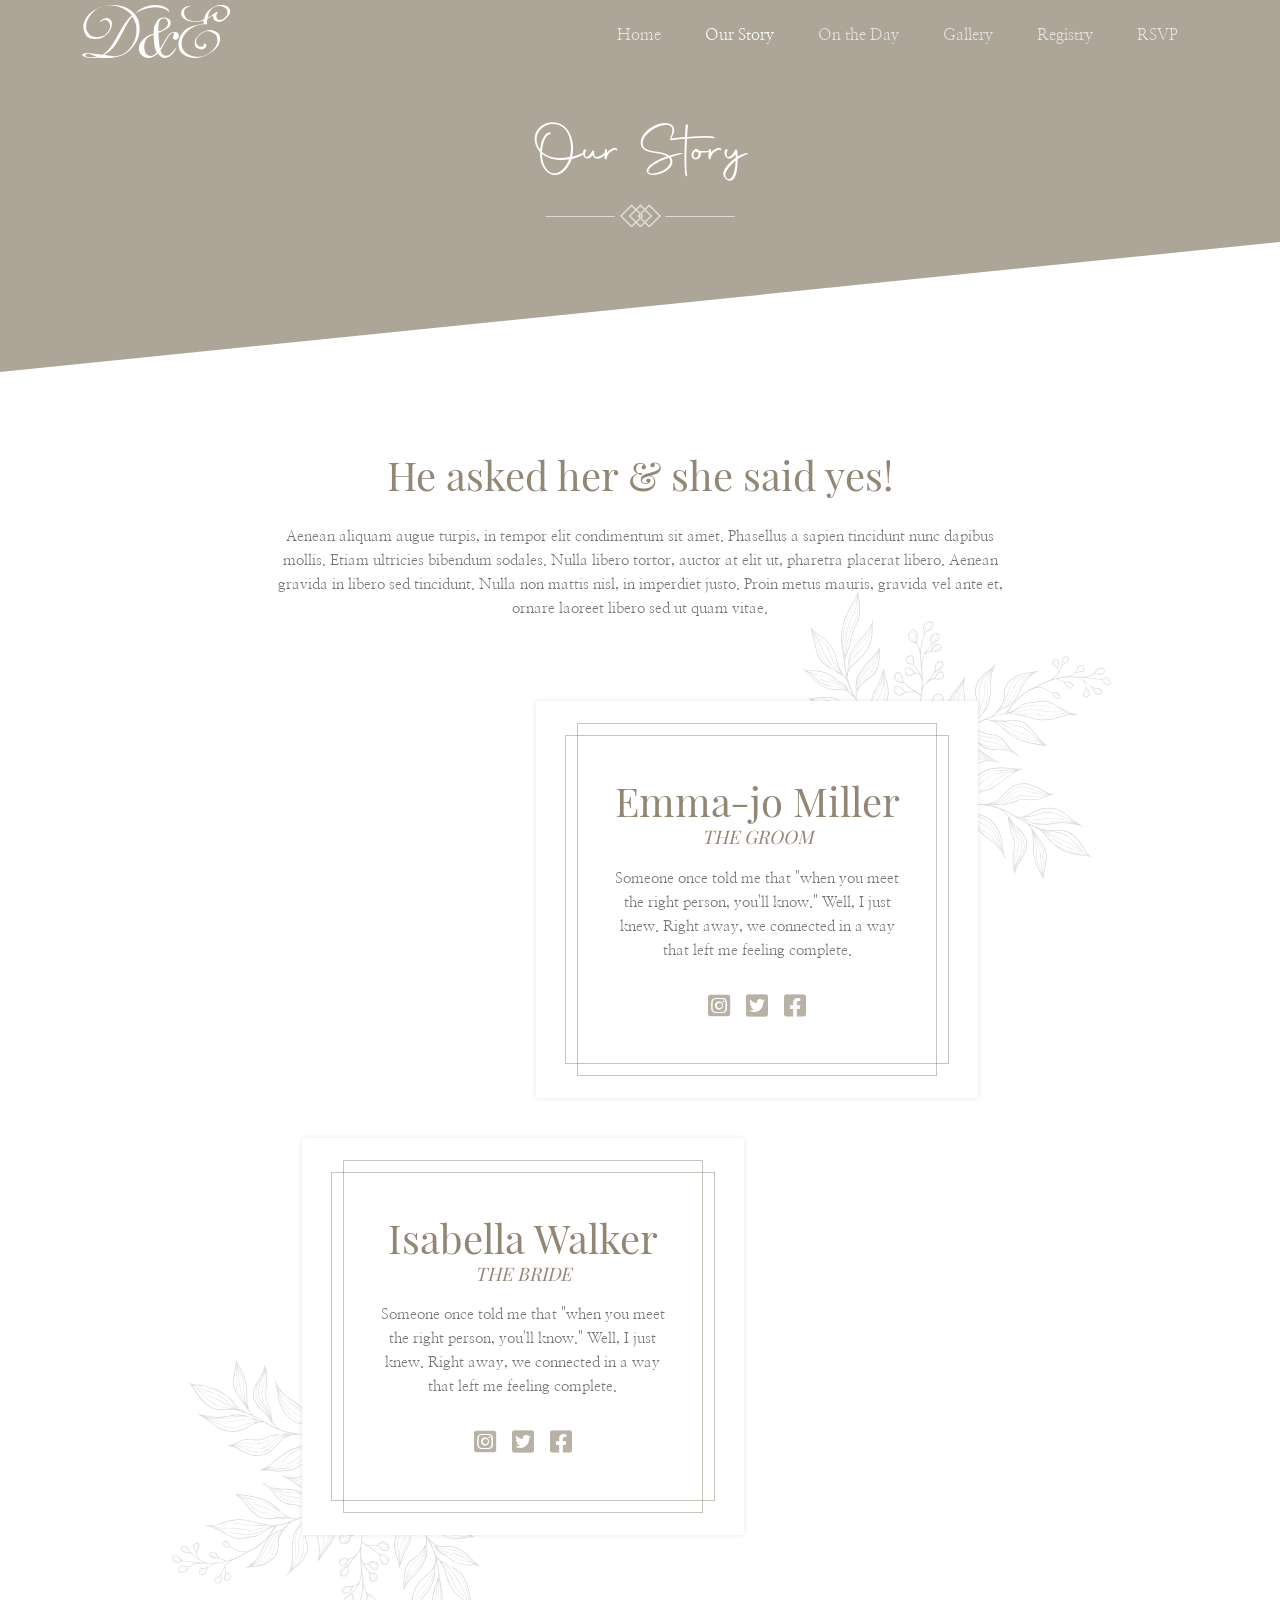
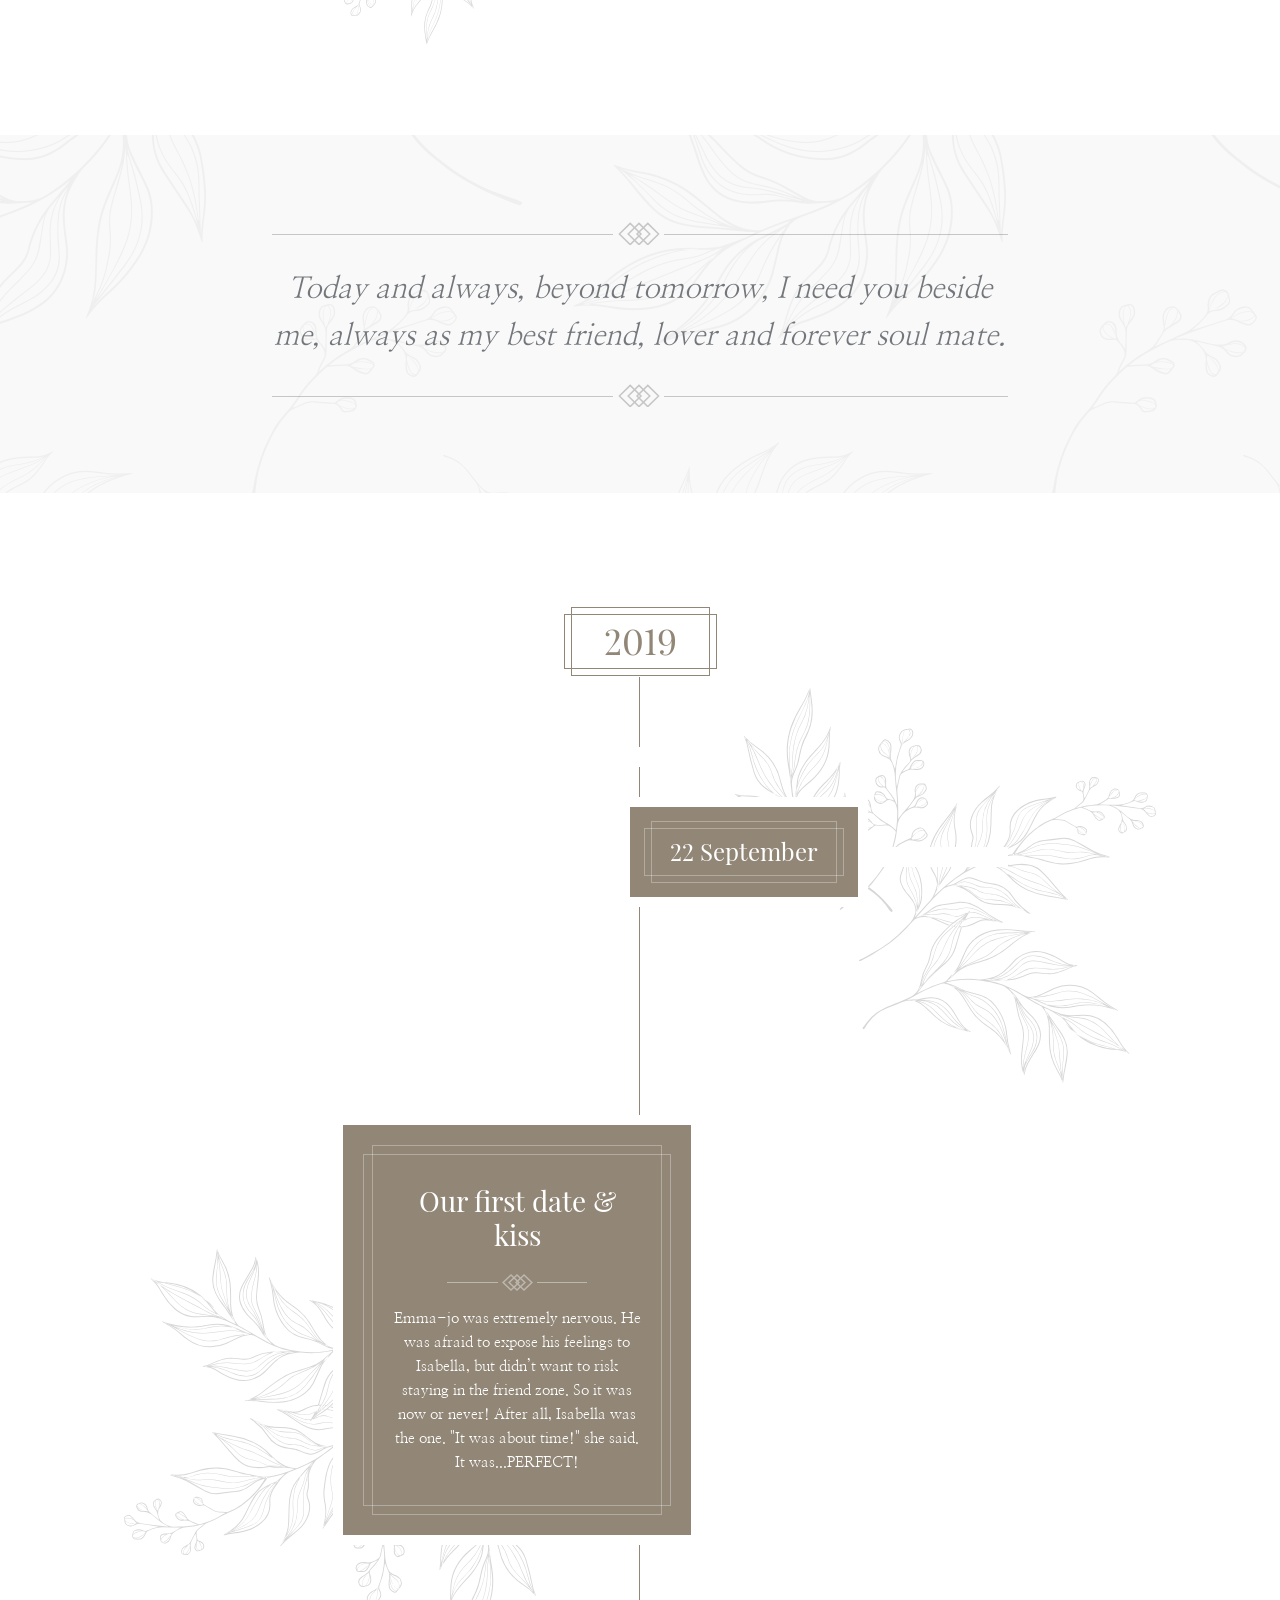
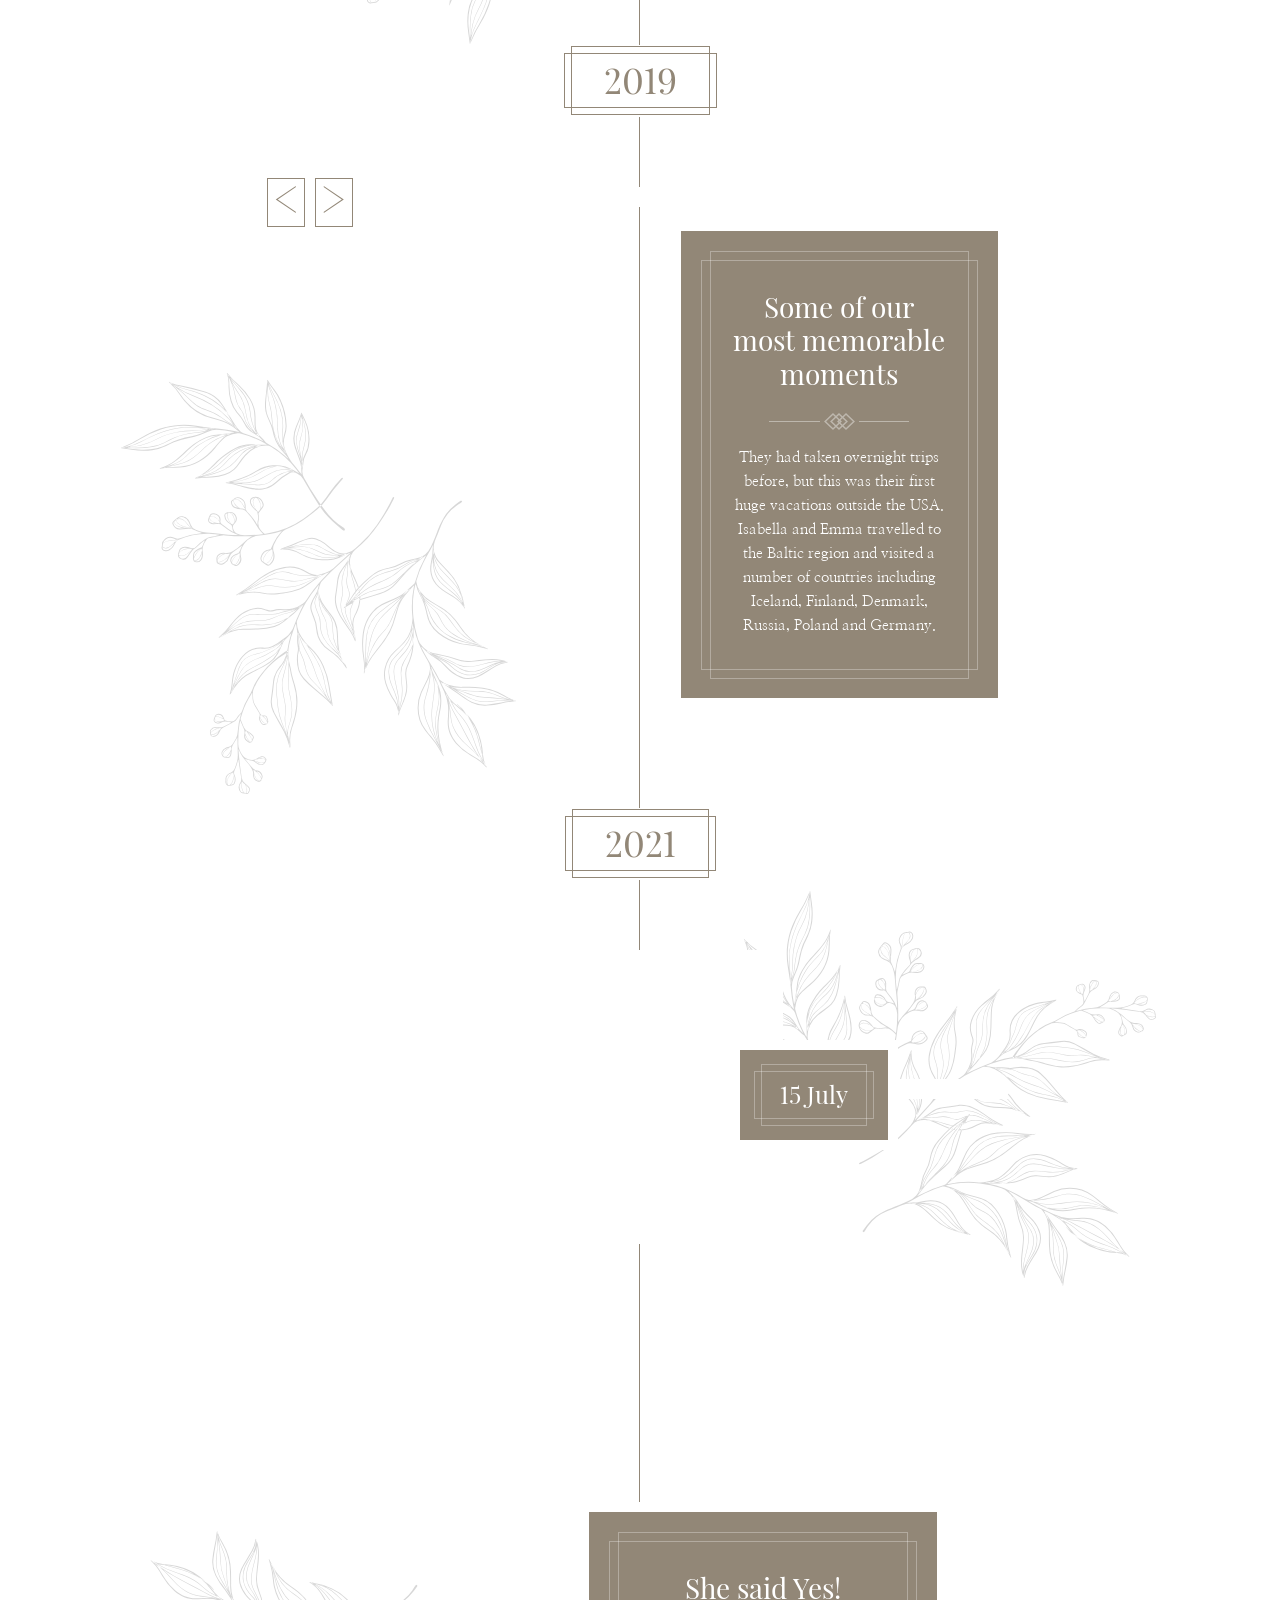
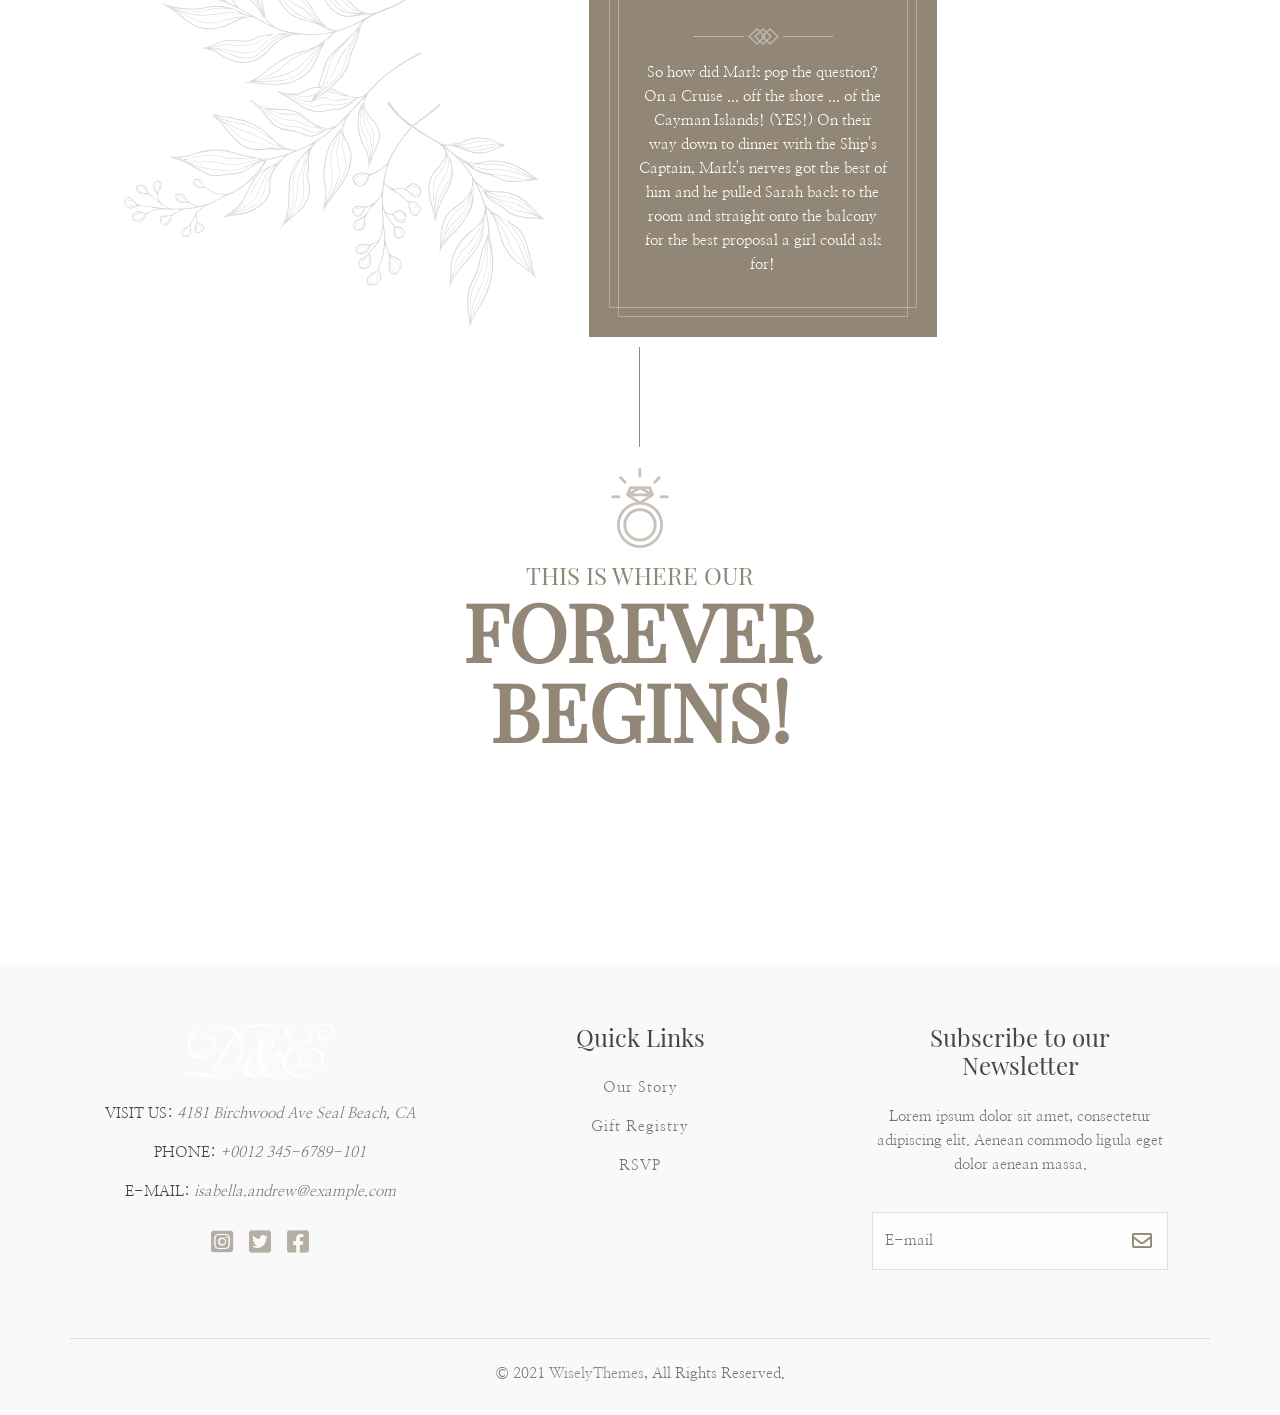
==== about-us.html @ 444b232c "First build" ====
<!DOCTYPE html>
<!--[if lt IE 7 ]><html class="ie ie6" lang="en"> <![endif]-->
<!--[if IE 7 ]><html class="ie ie7" lang="en"> <![endif]-->
<!--[if IE 8 ]><html class="ie ie8" lang="en"> <![endif]-->
<!--[if (gte IE 9)|!(IE)]><!--><html lang="en"> <!--<![endif]-->
<head>
	<meta charset="utf-8">
	<meta http-equiv="X-UA-Compatible" content="IE=edge">
	
	<!-- Page Title -->
	<title>Our Story - David & Emma-jo Wedding</title>
	
	<meta name="keywords" content="one-page, single page, multi-page, wedding template, retina ready, responsive, modern html5 template, bootstrap, css3, wedding, venue">
	<meta name="description" content="Learn about David & Emma-jo's love story and their journey to April 10, 2026">
	<meta name="author" content="David & Emma-jo">
	
	<!-- Mobile Meta Tag -->
	<meta name="viewport" content="width=device-width, initial-scale=1, maximum-scale=1" />
	
	<!-- Fav and touch icons -->
	<link rel="icon" href="images/fav_touch_icons/favicon.ico" sizes="any">
	<link rel="icon" href="images/fav_touch_icons/favicon.svg" type="image/svg+xml">
	<link rel="apple-touch-icon" href="images/fav_touch_icons/apple-touch-icon-180x180.png">
	<link rel="manifest" href="images/fav_touch_icons/manifest.json">
	
	<!-- IE6-8 support of HTML5 elements -->
	<!--[if lt IE 9]>
	  <script src="http://html5shim.googlecode.com/svn/trunk/html5.js"></script> 
	<![endif]-->
	
	<!-- Google Web Fonts -->
	<link href="https://fonts.googleapis.com/css2?family=Poppins:wght@300&display=swap" rel="stylesheet">
	<link href="https://fonts.googleapis.com/css2?family=Nanum+Myeongjo:wght@400;700;800&display=swap" rel="stylesheet">
	
	<!-- Bootstrap CSS -->
	<link href="css/bootstrap.min.css" rel="stylesheet" />
	
	<!-- FontAwesome CSS -->
	<link href="css/fontawesome-all.min.css" rel="stylesheet" />
	
	<!-- Neela Icon Set CSS -->
	<link href="css/neela-icon-set.css" rel="stylesheet" />
	
	<!-- Wedding Icons CSS -->
	<link href="css/wedding-icons.css" rel="stylesheet" />
	
	<!-- Owl Carousel CSS -->
	<link href="css/owl.carousel.min.css" rel="stylesheet" />
	
	<!-- Template CSS -->
	<link href="css/style.css" rel="stylesheet" />
	
	<!-- Modernizr JS -->
	<script src="js/modernizr-3.6.0.min.js"></script>
    
</head>
<body>

	<!-- BEGIN PRELOADER -->
	<div id="preloader">
		<div class="loading-heart">
			<svg viewBox="0 0 512 512" width="100">
				<path d="M462.3 62.6C407.5 15.9 326 24.3 275.7 76.2L256 96.5l-19.7-20.3C186.1 24.3 104.5 15.9 49.7 62.6c-62.8 53.6-66.1 149.8-9.9 207.9l193.5 199.8c12.5 12.9 32.8 12.9 45.3 0l193.5-199.8c56.3-58.1 53-154.3-9.8-207.9z" />
			</svg>
			<div class="preloader-title">
				David<br>
				<small>&</small><br>
				Emma
			</div>
		</div>
	</div>
	<!-- END PRELOADER -->
    
	
	<!-- BEGIN WRAPPER -->
	<div id="wrapper">
	
		<!-- BEGIN HEADER -->
		<header id="header">
			<div class="nav-section light">
				<div class="container">
					<div class="row">
						<div class="col-sm-12">
							<a href="index.html" class="nav-logo"><img src="images/logo.png" alt="Neela" /></a>
							
							<!-- BEGIN MAIN MENU -->
							<nav class="navbar">
								
								<ul class="nav navbar-nav">
									<li><a href="index.html">Home</a></li>
									
									<li><a class="active" href="about-us.html">Our Story</a></li>
									
									<li>
										<a href="wedding-details.html">On the Day</a>
									</li>
									
									<li>
										<a href="gallery.html">Gallery</a>
									</li>
									
									<li><a href="gift-registry.html">Registry</a></li>
									
									<li><a href="rsvp.html">RSVP</a></li>
								</ul>
								
								<button id="nav-mobile-btn"><i class="fas fa-bars"></i></button><!-- Mobile menu button -->
							</nav>
							<!-- END MAIN MENU -->
							
						</div>
					</div>
				</div>
			</div>
		</header>
		<!-- END HEADER -->
			
			
		<!-- BEGIN PAGE HEADER -->
		<div class="page-header section-divider-bottom-1">
			<div class="container">
				<div class="row">
					<div class="col center">
						<h1 class="page-title">Our Story</h1>
					</div>
				</div>
			</div>
		</div>
		<!-- END PAGE HEADER -->
		
			
		<!-- BEGIN PAGE CONTENT -->
		<div class="page-content">
				
			<!-- BEGIN MAIN CONTENT -->
			<main class="main">
				
				<!-- BEGIN ABOUT US SECTION -->
				<section class="no-padding-top">
					<div class="container">
						<div class="row">
							<div class="col-xl-8 offset-xl-2">
								<h2 class="title-fancy color">He asked her & she said yes!</h2>
								<p class="center">Aenean aliquam augue turpis, in tempor elit condimentum sit amet. Phasellus a sapien tincidunt nunc dapibus mollis. Etiam ultricies bibendum sodales. Nulla libero tortor, auctor at elit ut, pharetra placerat libero. Aenean gravida in libero sed tincidunt. Nulla non mattis nisl, in imperdiet justo. Proin metus mauris, gravida vel ante et, ornare laoreet libero sed ut quam vitae.</p>
								
								<div class="element-v2 photo-left">
									<div class="image">
										<img src="https://via.placeholder.com/600x715.png" alt="Groom Picture">
									</div>
									
									<div class="info neela-style">
										<div class="content">
											<h3>Emma-jo Miller<small>The Groom</small></h3>
											<p>Someone once told me that "when you meet the right person, you'll know." Well, I just knew. Right away, we connected  in a way that left me feeling complete.</p>
											
											<ul class="sn-icons">
												<li><a href="#"><i class="fab fa-instagram-square"></i></a></li>
												<li><a href="#"><i class="fab fa-twitter-square"></i></a></li>
												<li><a href="#"><i class="fab fa-facebook-square"></i></a></li>
											</ul>
										</div>
									</div>
								</div>
								
								<div class="element-v2 photo-right">
									<div class="info neela-style">
										<div class="content">
											<h3>Isabella Walker<small>The Bride</small></h3>
											<p>Someone once told me that "when you meet the right person, you'll know." Well, I just knew. Right away, we connected  in a way that left me feeling complete.</p>
											
											<ul class="sn-icons">
												<li><a href="#"><i class="fab fa-instagram-square"></i></a></li>
												<li><a href="#"><i class="fab fa-twitter-square"></i></a></li>
												<li><a href="#"><i class="fab fa-facebook-square"></i></a></li>
											</ul>
										</div>
									</div>
									
									<div class="image">
										<img src="https://via.placeholder.com/600x715.png" alt="Bride Picture">
									</div>
								</div>
							</div>
						</div>
					</div>
				</section>
				<!-- END ABOUT US SECTION -->
				
				
				<!-- BEGIN QUOTE SECTION -->
				<section id="about-us-quote-section" class="pattern extra-margin-section">
					<div class="container">
						<div class="row">
							<div class="col-lg-8 offset-lg-2">
								<h2 class="section-title screen-reader-text">Quote</h2>
								
								<blockquote class="neela-quote">
									Today and always, beyond tomorrow, I need you beside me, always as my best friend, lover and forever soul mate.
								</blockquote>
							</div>
						</div>
					</div>
				</section>
				<!-- END QUOTE SECTION -->
				
				
				<!-- BEGIN TIMELINE SECTION -->
				<section id="loveline">
					<div class="container">
						<div class="row">
							<div class="col-md-12 col-lg-10 offset-lg-1 col-xl-8 offset-xl-2">
								<div class="timeline">
									<div class="year" data-animation-direction="from-top" data-animation-delay="250">
										<span class="neela-style">2019</span>
									</div>
										
									<div class="template-1">
										<div class="date" data-parallax="3" data-animation-direction="fade" data-animation-delay="350">
											<span class="neela-style">22 September</span>
										</div>
										
										<div class="image-1" data-parallax="-4" data-animation-direction="from-left" data-animation-delay="250">
											<img src="https://via.placeholder.com/600x600.png" alt="">
										</div>
										
										<div class="image-2" data-parallax="6" data-animation-direction="from-right" data-animation-delay="250">
											<img src="https://via.placeholder.com/600x820.png" alt="">
										</div>
										
										<div class="description-wrapper" data-parallax="-6" data-animation-direction="from-bottom" data-animation-delay="250">
											<div class="description" data-parallax="-6" data-animation-direction="from-bottom" data-animation-delay="250">
												<div class="neela-style">
													<h4>Our first date & kiss</h4>
													<p>Emma-jo was extremely nervous. He was afraid to expose his feelings to Isabella, but didn’t want to risk staying in the friend zone. So it was now or never! After all, Isabella was the one. "It was about time!" she said. It was...PERFECT!</p>
												</div>
											</div>
										</div>
									</div>
									
									<div class="year" data-animation-direction="from-top" data-animation-delay="250">
										<span class="neela-style">2019</span>
									</div>
									
									<div class="gallery-container">
										<div class="timeline-gallery-wrapper" data-animation-direction="from-left" data-animation-delay="250">
											<div class="timeline-gallery owl-carousel">
												<div class="item">
													<a class="hover-img" href="https://via.placeholder.com/1920x1080.png?text=Timeline+Gallery+Fullsize+Image" data-lightbox="gallery-timeline" title="Our Vacations"><span class="btn btn-light btn-sm">+</span></a>
													<img src="https://via.placeholder.com/620x430.png" alt="" />
												</div>
								
												<div class="item">
													<a class="hover-img" href="https://via.placeholder.com/1920x1080.png?text=Timeline+Gallery+Fullsize+Image" data-lightbox="gallery-timeline" title="Our Vacations"><span class="btn btn-light btn-sm">+</span></a>
													<img src="https://via.placeholder.com/620x430.png" alt="" />
												</div>
												
												<div class="item">
													<a class="hover-img" href="https://via.placeholder.com/1920x1080.png?text=Timeline+Gallery+Fullsize+Image" data-lightbox="gallery-timeline" title="Our Vacations"><span class="btn btn-light btn-sm">+</span></a>
													<img src="https://via.placeholder.com/620x430.png" alt="" />
												</div>
												<div class="item">
													<a class="hover-img" href="https://via.placeholder.com/1920x1080.png?text=Timeline+Gallery+Fullsize+Image" data-lightbox="gallery-timeline" title="Our Vacations"><span class="btn btn-light btn-sm">+</span></a>
													<img src="https://via.placeholder.com/620x430.png" alt="" />
												</div>
												<div class="item">
													<a class="hover-img" href="https://via.placeholder.com/1920x1080.png?text=Timeline+Gallery+Fullsize+Image" data-lightbox="gallery-timeline" title="Our Vacations"><span class="btn btn-light btn-sm">+</span></a>
													<img src="https://via.placeholder.com/620x430.png" alt="" />
												</div>
												<div class="item">
													<a class="hover-img" href="https://via.placeholder.com/1920x1080.png?text=Timeline+Gallery+Fullsize+Image" data-lightbox="gallery-timeline" title="Our Vacations"><span class="btn btn-light btn-sm">+</span></a>
													<img src="https://via.placeholder.com/620x430.png" alt="" />
												</div>
												<div class="item">
													<a class="hover-img" href="https://via.placeholder.com/1920x1080.png?text=Timeline+Gallery+Fullsize+Image" data-lightbox="gallery-timeline" title="Our Vacations"><span class="btn btn-light btn-sm">+</span></a>
													<img src="https://via.placeholder.com/620x430.png" alt="" />
												</div>
												<div class="item">
													<a class="hover-img" href="https://via.placeholder.com/1920x1080.png?text=Timeline+Gallery+Fullsize+Image" data-lightbox="gallery-timeline" title="Our Vacations"><span class="btn btn-light btn-sm">+</span></a>
													<img src="https://via.placeholder.com/620x430.png" alt="" />
												</div>
											</div>
										</div>
										
										<div class="description-wrapper" data-animation-direction="from-bottom" data-animation-delay="250">
											<div class="description">
												<div class="neela-style">
													<h4>Some of our most memorable moments</h4>
													<p>They had taken overnight trips before, but this was their first huge vacations outside the USA. Isabella and Emma travelled to the Baltic region and visited a number of countries including Iceland, Finland, Denmark, Russia, Poland and Germany.</p>
												</div>
											</div>
										</div>
									</div>
									
									<div class="year" data-animation-direction="from-top" data-animation-delay="250">
										<span class="neela-style">2021</span>
									</div>
									
									<div class="template-2">
										<div class="date" data-parallax="3" data-animation-direction="fade" data-animation-delay="250">
											<span class="neela-style">15 July</span>
										</div>
										
										<div class="videoEmbed" data-parallax="6" data-animation-direction="from-top" data-animation-delay="250">
											<iframe src="https://player.vimeo.com/video/136240001" width="590" height="330" allow="autoplay; fullscreen; picture-in-picture" allowfullscreen></iframe>
										</div>
										
										<div class="image-1" data-parallax="-2" data-animation-direction="from-left" data-animation-delay="250">
											<img src="https://via.placeholder.com/600x800.png" alt="">
										</div>
										
										<div class="image-2" data-parallax="4" data-animation-direction="from-right" data-animation-delay="250">
											<img src="https://via.placeholder.com/600x800.png" alt="">
										</div>
										
										<div class="description-wrapper" data-parallax="-5" data-animation-direction="from-bottom" data-animation-delay="250">
											<div class="description" data-parallax="-6" data-animation-direction="from-bottom" data-animation-delay="250">
												<div class="neela-style">
													<h4>She said Yes!</h4>
													<p>So how did Mark pop the question? On a Cruise ... off the shore ... of the Cayman Islands! (YES!) On their way down to dinner with the Ship's Captain, Mark's nerves got the best of him and he pulled Sarah back to the room and straight onto the balcony for the best proposal a girl could ask for!</p>
												</div>
											</div>
										</div>
									</div>
								</div>
								
								<div class="timeline_footer">
									<i class="icon-diamond-ring" data-animation-direction="from-top" data-animation-delay="250"></i>
									<div class="punchline" data-animation-direction="from-bottom" data-animation-delay="250"><small>This is where our</small>forever<br>begins!</div>
								</div>
								
							</div>
						</div>
					</div>
				</section>
				<!-- END TIMELINE SECTION -->
					
			</main>
			<!-- END MAIN CONTENT -->
			
		</div>
		<!-- END PAGE CONTENT -->
			
			
		<!-- BEGIN FOOTER -->
		<footer id="footer">
			<div class="footer-widget-area">
				<div class="container">
					<div class="row">
						<div class="col-md-4">
							<div class="widget widget-contact-info">
								<a href="index.html"><img src="images/logo.png" alt="Neela Logo"></a>
								
								<ul class="contact-info">
									<li><span>Visit Us:</span> 4181 Birchwood Ave Seal Beach, CA</li>
									<li><span>Phone:</span> +0012 345-6789-101</li>
									<li><span>E-mail:</span> <a href="mailto:isabella.andrew@example.com">isabella.andrew@example.com</a></li>
								</ul>
								
								<ul class="sn-icons">
									<li><a href="#"><i class="fab fa-instagram-square"></i></a></li>
									<li><a href="#"><i class="fab fa-twitter-square"></i></a></li>
									<li><a href="#"><i class="fab fa-facebook-square"></i></a></li>
								</ul>
							</div>
						</div>
						
						<div class="col-md-4">
							<div class="widget widget-quick-links">
								<h2 class="widget-title">Quick Links</h2>
								
								<ul>
									<li><a href="about-us.html">Our Story</a></li>
									<li><a href="gift-registry.html">Gift Registry</a></li>
									<li><a href="rsvp.html">RSVP</a></li>
								</ul>
							</div>
						</div>
						
						<div class="col-md-4">
							<div class="widget widget-newsletter light">	
								<h2 class="widget-title">Subscribe to our Newsletter</h2>
								
								<p>Lorem ipsum dolor sit amet, consectetur adipiscing elit. Aenean commodo ligula eget dolor aenean massa.</p>

								<form class="searchform" role="search" method="get" action="#">
									<div class="form-floating">
										<button type="submit" id="submit_btn" class="search-submit"><i class="far fa-envelope"></i></button>
										<input type="text" id="nl_email" class="form-control" name="nl_email" placeholder="E-mail" value="">
										<label for="nl_email">E-mail</label>
									</div>
								</form>
							</div>
						</div>
					</div>
				</div>
			</div>
		
			<div class="copyright">
				<div class="container">
					<div class="row">
						<div class="col-sm-12">
							&copy; 2021 <a href="https://www.wiselythemes.com">WiselyThemes</a>, All Rights Reserved.
						</div>
					</div>
				</div>
			</div>
		</footer>
		<!-- END FOOTER -->
	
	</div>
	<!-- END WRAPPER -->
	
	
	<!-- Google Maps API and Map Richmarker Library -->
	<script src="https://maps.googleapis.com/maps/api/js?key=INSERTKEYHERE"></script>
	<script src="js/richmarker.js"></script>

	<!-- Libs -->
	<script src="js/jquery-3.6.0.min.js"></script>
	<script src="js/jquery-ui.min.js"></script>
	<script src="js/jquery-migrate-3.3.2.min.js"></script>
	<script src="js/bootstrap.bundle.min.js"></script>
	<script src="js/jquery.placeholder.min.js"></script>
	<script src="js/ismobile.js"></script>
	<script src="js/retina.min.js"></script>
	<script src="js/waypoints.min.js"></script>
	<script src="js/waypoints-sticky.min.js"></script>
	<script src="js/owl.carousel.min.js"></script>
	<script src="js/lightbox.min.js"></script>
	
	<!-- Template Scripts -->
	<script src="js/variables.js"></script>
	<script src="js/scripts.js"></script>
	
</body>
</html>
---- css/neela-icon-set.css ----
@charset "UTF-8";

@font-face {
  font-family: "Neela-icon-set";
  src:url("../webfonts/neela-icon-set.eot");
  src:url("../webfonts/neela-icon-set.eot?#iefix") format("embedded-opentype"),
    url("../webfonts/neela-icon-set.woff") format("woff"),
    url("../webfonts/neela-icon-set.ttf") format("truetype"),
    url("../webfonts/neela-icon-set.svg#neela-icon-set") format("svg");
  font-weight: normal;
  font-style: normal;
}

[data-icon]:before {
  font-family: "Neela-icon-set" !important;
  content: attr(data-icon);
  font-style: normal !important;
  font-weight: normal !important;
  font-variant: normal !important;
  text-transform: none !important;
  speak: none;
  line-height: 1;
  -webkit-font-smoothing: antialiased;
  -moz-osx-font-smoothing: grayscale;
}

[class^="icon-"]:before,
[class*=" icon-"]:before {
  font-family: "Neela-icon-set" !important;
  font-style: normal !important;
  font-weight: normal !important;
  font-variant: normal !important;
  text-transform: none !important;
  speak: none;
  line-height: 1;
  -webkit-font-smoothing: antialiased;
  -moz-osx-font-smoothing: grayscale;
}

.icon-big-church:before {
  content: "\61";
}
.icon-champagne-glasses:before {
  content: "\62";
}
.icon-diamond-ring:before {
  content: "\63";
}
.icon-honeymoon:before {
  content: "\64";
}
.icon-two-hearts:before {
  content: "\65";
}
.icon-wedding:before {
  content: "\66";
}
.icon-wedding-day:before {
  content: "\67";
}
.icon-photo-camera:before {
  content: "\68";
}
---- css/wedding-icons.css ----
@charset "UTF-8";

/**
 * Wedding Icons CSS
 * Custom wedding icon set for David & Emma-jo's wedding website
 * Uses CSS masks with SVG images to inherit colors like font icons
 */

/* Base wedding icon classes */
[class^="wedding-icon-"]:before,
[class*=" wedding-icon-"]:before {
  display: inline-block;
  width: 1em;
  height: 1em;
  content: "";
  vertical-align: middle;
  line-height: 1;
  background-size: contain;
  background-repeat: no-repeat;
  background-position: center;
}

/* Color inheritance for wedding icons in wedding-details context */
.wedding-details [class^="wedding-icon-"]:before,
.wedding-details [class*=" wedding-icon-"]:before {
  filter: invert(57%) sepia(7%) saturate(745%) hue-rotate(15deg) brightness(94%) contrast(86%);
}

/* Wedding Icon 1 - Wedding Couple */
.wedding-icon-couple:before {
  background-image: url("../images/NewWeddingIconsSetFiles/Wedding Icon1.svg");
}

/* Wedding Icon 2 */
.wedding-icon-2:before {
  background-image: url("../images/NewWeddingIconsSetFiles/Wedding Icon2.svg");
}

/* Wedding Icon 3 */
.wedding-icon-3:before {
  background-image: url("../images/NewWeddingIconsSetFiles/Wedding Icon3.svg");
}

/* Wedding Icon 4 */
.wedding-icon-4:before {
  background-image: url("../images/NewWeddingIconsSetFiles/Wedding Icon4.svg");
}

/* Wedding Icon 5 */
.wedding-icon-5:before {
  background-image: url("../images/NewWeddingIconsSetFiles/Wedding Icon5.svg");
}

/* Wedding Icon 6 */
.wedding-icon-6:before {
  background-image: url("../images/NewWeddingIconsSetFiles/Wedding Icon6.svg");
}

/* Wedding Icon 7 */
.wedding-icon-7:before {
  background-image: url("../images/NewWeddingIconsSetFiles/Wedding Icon7.svg");
}

/* Wedding Icon 8 */
.wedding-icon-8:before {
  background-image: url("../images/NewWeddingIconsSetFiles/Wedding Icon8.svg");
}

/* Wedding Icon 9 */
.wedding-icon-9:before {
  background-image: url("../images/NewWeddingIconsSetFiles/Wedding Icon9.svg");
}

/* Wedding Icon 10 */
.wedding-icon-10:before {
  background-image: url("../images/NewWeddingIconsSetFiles/Wedding Icon10.svg");
}

/* Wedding Icon 11 */
.wedding-icon-11:before {
  background-image: url("../images/NewWeddingIconsSetFiles/Wedding Icon11.svg");
}

/* Wedding Icon 12 */
.wedding-icon-12:before {
  background-image: url("../images/NewWeddingIconsSetFiles/Wedding Icon12.svg");
}

/* Wedding Icon 13 */
.wedding-icon-13:before {
  background-image: url("../images/NewWeddingIconsSetFiles/Wedding Icon13.svg");
}

/* Wedding Icon 14 */
.wedding-icon-14:before {
  background-image: url("../images/NewWeddingIconsSetFiles/Wedding Icon14.svg");
}

/* Wedding Icon 15 */
.wedding-icon-15:before {
  background-image: url("../images/NewWeddingIconsSetFiles/Wedding Icon15.svg");
}

/* Wedding Icon 16 */
.wedding-icon-16:before {
  background-image: url("../images/NewWeddingIconsSetFiles/Wedding Icon16.svg");
}

/* Wedding Icon 17 */
.wedding-icon-17:before {
  background-image: url("../images/NewWeddingIconsSetFiles/Wedding Icon17.svg");
}

/* Wedding Icon 18 */
.wedding-icon-18:before {
  background-image: url("../images/NewWeddingIconsSetFiles/Wedding Icon18.svg");
}

/* Wedding Icon 19 */
.wedding-icon-19:before {
  background-image: url("../images/NewWeddingIconsSetFiles/Wedding Icon19.svg");
}

/* Wedding Icon 20 */
.wedding-icon-20:before {
  background-image: url("../images/NewWeddingIconsSetFiles/Wedding Icon20.svg");
}

/* Wedding Icon 21 */
.wedding-icon-21:before {
  background-image: url("../images/NewWeddingIconsSetFiles/Wedding Icon21.svg");
}

/* Wedding Icon 22 */
.wedding-icon-22:before {
  background-image: url("../images/NewWeddingIconsSetFiles/Wedding Icon22.svg");
}

/* Wedding Icon 23 */
.wedding-icon-23:before {
  background-image: url("../images/NewWeddingIconsSetFiles/Wedding Icon23.svg");
}

/* Wedding Icon 24 */
.wedding-icon-24:before {
  background-image: url("../images/NewWeddingIconsSetFiles/Wedding Icon24.svg");
}

/* Wedding Icon 25 */
.wedding-icon-25:before {
  background-image: url("../images/NewWeddingIconsSetFiles/Wedding Icon25.svg");
}

/* Wedding Icon 26 */
.wedding-icon-26:before {
  background-image: url("../images/NewWeddingIconsSetFiles/Wedding Icon26.svg");
}

/* Wedding Icon 27 */
.wedding-icon-27:before {
  background-image: url("../images/NewWeddingIconsSetFiles/Wedding Icon27.svg");
}

/* Wedding Icon 28 */
.wedding-icon-28:before {
  background-image: url("../images/NewWeddingIconsSetFiles/Wedding Icon28.svg");
}

/* Wedding Icon 29 */
.wedding-icon-29:before {
  background-image: url("../images/NewWeddingIconsSetFiles/Wedding Icon29.svg");
}

/* Wedding Icon 30 */
.wedding-icon-30:before {
  background-image: url("../images/NewWeddingIconsSetFiles/Wedding Icon30.svg");
}

/* Wedding Icon 31 */
.wedding-icon-31:before {
  background-image: url("../images/NewWeddingIconsSetFiles/Wedding Icon31.svg");
}

/* Wedding Icon 32 */
.wedding-icon-32:before {
  background-image: url("../images/NewWeddingIconsSetFiles/Wedding Icon32.svg");
}

/* Wedding Icon 33 */
.wedding-icon-33:before {
  background-image: url("../images/NewWeddingIconsSetFiles/Wedding Icon33.svg");
}

/* Wedding Icon 34 */
.wedding-icon-34:before {
  background-image: url("../images/NewWeddingIconsSetFiles/Wedding Icon34.svg");
}

/* Wedding Icon 35 */
.wedding-icon-35:before {
  background-image: url("../images/NewWeddingIconsSetFiles/Wedding Icon35.svg");
}

/* Wedding Icon 36 */
.wedding-icon-36:before {
  background-image: url("../images/NewWeddingIconsSetFiles/Wedding Icon36.svg");
}

/* Wedding Icon 37 */
.wedding-icon-37:before {
  background-image: url("../images/NewWeddingIconsSetFiles/Wedding Icon37.svg");
}

/* Wedding Icon 38 */
.wedding-icon-38:before {
  background-image: url("../images/NewWeddingIconsSetFiles/Wedding Icon38.svg");
}

/* Wedding Icon 39 */
.wedding-icon-39:before {
  background-image: url("../images/NewWeddingIconsSetFiles/Wedding Icon39.svg");
}

/* Wedding Icon 40 */
.wedding-icon-40:before {
  background-image: url("../images/NewWeddingIconsSetFiles/Wedding Icon40.svg");
}

/* Wedding Icon 41 */
.wedding-icon-41:before {
  background-image: url("../images/NewWeddingIconsSetFiles/Wedding Icon41.svg");
}

/* Wedding Icon 42 */
.wedding-icon-42:before {
  background-image: url("../images/NewWeddingIconsSetFiles/Wedding Icon42.svg");
}

/* Wedding Icon 43 */
.wedding-icon-43:before {
  background-image: url("../images/NewWeddingIconsSetFiles/Wedding Icon43.svg");
}

/* Wedding Icon 44 */
.wedding-icon-44:before {
  background-image: url("../images/NewWeddingIconsSetFiles/Wedding Icon44.svg");
}

/* Wedding Icon 45 */
.wedding-icon-45:before {
  background-image: url("../images/NewWeddingIconsSetFiles/Wedding Icon45.svg");
}

/* Wedding Icon 46 */
.wedding-icon-46:before {
  background-image: url("../images/NewWeddingIconsSetFiles/Wedding Icon46.svg");
}

/* Wedding Icon 47 */
.wedding-icon-47:before {
  background-image: url("../images/NewWeddingIconsSetFiles/Wedding Icon47.svg");
}

/* Wedding Icon 48 */
.wedding-icon-48:before {
  background-image: url("../images/NewWeddingIconsSetFiles/Wedding Icon48.svg");
}

/* Wedding Icon 49 */
.wedding-icon-49:before {
  background-image: url("../images/NewWeddingIconsSetFiles/Wedding Icon49.svg");
}

/* Utility classes for different sizes */
.wedding-icon-sm {
  font-size: 0.875em;
}

.wedding-icon-lg {
  font-size: 1.333em;
  line-height: 0.75em;
  vertical-align: -15%;
}

.wedding-icon-2x {
  font-size: 2em;
}

.wedding-icon-3x {
  font-size: 3em;
}

.wedding-icon-4x {
  font-size: 4em;
}

.wedding-icon-5x {
  font-size: 5em;
}

/* Color override utility classes (if needed) */
.wedding-icon-primary {
  color: #928777;
}

.wedding-icon-light {
  color: #fff;
}

.wedding-icon-dark {
  color: #333;
}
---- css/style.css ----
@charset "UTF-8";
/*
* Author: Wisely Themes
* Author URI: http://www.wiselythemes.com
* Template Name: Neela
* Version: 1.0.1
*/
/* Table of Content
==================================================
	#Playfair Display Font
	#Variables
	#Mixins
	#Sections with background image
	#Typography
	#General
	#Header
	#Navigation
	#Hero
	#About Us
	#Our Story
	#Invite
	#Wedding Location
	#Bridesmaids & Groomsmen
	#Testimonials
	#Gift Registry
	#Gallery
	#Blog
	#Widgets
	#RSVP
	#Footer
	#Lightbox
	#Media Queries */
/* #Playfair Display Font
================================================== */
@font-face {
  font-family: "Playfair Display";
  src: url("../webfonts/playfairdisplay-regular.woff2") format("woff2"), url("../webfonts/playfairdisplay-regular.woff") format("woff");
  font-weight: normal;
  font-style: normal;
}
/* #Autography Font
================================================== */
@font-face {
  font-family: "Autography";
  src: url("../webfonts/Autography.otf") format("opentype");
}
/* #Variables
================================================== */
/* #Mixins
================================================== */
#footer .copyright a, .widget-quick-links > ul li a, .contact-info li a, .widget-tags .tags a, .widget-latest-posts > ul h3 a, .widget-categories > ul li a, .comments .comment-list > li .comment .reply-btn,
.comments .comment-list > li .comment-info .reply-btn, .blog-listing .item .blog-meta li a,
.blog-listing .post-content .blog-meta li a,
.blog-main .item .blog-meta li a,
.blog-main .post-content .blog-meta li a {
  background: linear-gradient(#928777, #928777) no-repeat 0 100%;
  background-size: 0 1px;
  transition: background-size 0.3s ease-out, color 0.3s ease-out;
}
#footer .copyright a:hover, .widget-quick-links > ul li a:hover, .contact-info li a:hover, .widget-tags .tags a:hover, .widget-latest-posts > ul h3 a:hover, .widget-categories > ul li a:hover, .comments .comment-list > li .comment .reply-btn:hover,
.comments .comment-list > li .comment-info .reply-btn:hover, .blog-listing .item .blog-meta li a:hover,
.blog-listing .post-content .blog-meta li a:hover,
.blog-main .item .blog-meta li a:hover,
.blog-main .post-content .blog-meta li a:hover {
  color: #928777;
  background-size: 100% 1px;
}

/* #Sections with background image
================================================== */
#our-story-title {
  background-image: url("https://via.placeholder.com/1920x1080.png");
}
@media (min-device-pixel-ratio: 1.3), (min-resolution: 1.3dppx) {
  #our-story-title {
    background-image: url("https://via.placeholder.com/1920x1080@2x.png");
  }
}

#the-wedding {
  background-image: url("../images/ceremony.jpg");
  background-position: center -100px;
  background-attachment: fixed;
}
@media (min-device-pixel-ratio: 1.3), (min-resolution: 1.3dppx) {
  #the-wedding {
    background-image: url("../images/ceremony@2x.jpg");
  }
}

#bridesmaids,
#bmiadsgmen {
  background-image: url("https://via.placeholder.com/1920x1080.png");
}
@media (min-device-pixel-ratio: 1.3), (min-resolution: 1.3dppx) {
  #bridesmaids,
  #bmiadsgmen {
    background-image: url("https://via.placeholder.com/1920x1080@2x.png");
  }
}

#groomsmen {
  background-image: url("https://via.placeholder.com/1920x1080.png");
}
@media (min-device-pixel-ratio: 1.3), (min-resolution: 1.3dppx) {
  #groomsmen {
    background-image: url("https://via.placeholder.com/1920x1080@2x.png");
  }
}

#giftregistry {
  background-image: url("../images/venue.jpg");
}
@media (min-device-pixel-ratio: 1.3), (min-resolution: 1.3dppx) {
  #giftregistry {
    background-image: url("../images/venue@2x.jpg");
  }
}

.page-header {
  background-image: url("https://via.placeholder.com/1920x1080.png");
}
@media (min-device-pixel-ratio: 1.3), (min-resolution: 1.3dppx) {
  .page-header {
    background-image: url("https://via.placeholder.com/1920x1080@2x.png");
  }
}

#menu-image {
  background-image: url("../images/venue_meal.jpg");
}
@media (min-device-pixel-ratio: 1.3), (min-resolution: 1.3dppx) {
  #menu-image {
    background-image: url("../images/venue_meal@2x.jpg");
  }
}

#our-partners {
  background-image: url("https://via.placeholder.com/1920x1080.png");
}
@media (min-device-pixel-ratio: 1.3), (min-resolution: 1.3dppx) {
  #our-partners {
    background-image: url("https://via.placeholder.com/1920x1080@2x.png");
  }
}

/* #Typography
================================================== */
a:focus {
  outline: none;
}

h1,
h2,
h3,
h4,
h5,
h6 {
  margin: 0;
  color: #928777;
  text-rendering: optimizelegibility;
}

h1 {
  font-size: 42pt;
  font-family: "Autography", sans-serif;
}

h2 {
  font-size: 36pt;
  font-family: "Playfair Display", serif;
}

h3 {
  font-size: 30pt;
  font-family: "Nanum Myeongjo", serif;
}

h4 {
  font-size: 21pt;
  font-family: "Nanum Myeongjo", serif;
}

h5 {
  font-size: 16pt;
  font-family: "Nanum Myeongjo", serif;
}

/* #General
================================================== */
html {
  overflow: auto;
}

body {
  padding: 0;
  height: 100%;
  color: #73777b;
  overflow: hidden;
  line-height: 1.6;
  background-color: #ffffff;
  font-family: "Nanum Myeongjo", serif;
  font-size: 15px;
}

::-moz-selection {
  background: #928777;
  color: #fff;
}

::selection {
  background: #928777;
  color: #fff;
}

::-moz-selection {
  background: #928777;
  color: #fff;
}

.color {
  color: #928777;
}

a {
  color: #928777;
  text-decoration: none;
}

a:hover,
a:focus {
  color: #928777;
}

iframe[src="about:blank"] {
  display: none;
}

p {
  margin: 0 0 20px;
}

img {
  max-width: 100%;
  border: 0 none;
  vertical-align: middle;
}

input,
button,
select,
textarea {
  font-family: "Playfair Display", serif;
}

#preloader {
  position: fixed;
  background: #fff;
  top: 0;
  left: 0;
  width: 100%;
  height: 100%;
  z-index: 1002;
  text-align: center;
}
#preloader .preloader-title {
  font-size: 20pt;
  color: currentColor;
  line-height: 0.9;
  position: absolute;
  top: 41px;
  left: 50%;
  transform: translateX(-50%);
  font-family: "Playfair Display", serif;
}
#preloader .preloader-title small {
  color: currentColor;
  line-height: 0.9;
  font-size: 12pt;
}

.loading-heart {
  fill: transparent;
  stroke: #928777;
  stroke-width: 11;
  position: absolute;
  top: 50%;
  left: 50%;
  transform: translate(-50%, -50%);
  text-align: center;
  display: inline-block;
}
.loading-heart svg {
  overflow: visible;
  width: 11rem;
}
.loading-heart path {
  stroke-dashoffset: 0;
  stroke-dasharray: 1550;
  transform-origin: center;
  animation: stroke-animation 3s ease-in-out infinite forwards;
}

@keyframes stroke-animation {
  0% {
    stroke-dashoffset: 0;
  }
  30% {
    stroke-dashoffset: 1550;
  }
  60% {
    stroke-dashoffset: 3100;
    fill: transparent;
    transform: scale(1);
  }
  100% {
    stroke-dashoffset: 3100;
  }
}
#wrapper {
  position: relative;
  overflow: hidden;
  top: 0;
  left: 0;
  z-index: 99;
  height: 100%;
  min-height: 100vh;
  background-color: #fff;
  transition: transform 0.5s;
  -webkit-backface-visibility: hidden;
}
#wrapper::after {
  position: absolute;
  top: 0;
  right: 0;
  width: 0;
  height: 0;
  background: transparent;
  content: "";
  z-index: 1002;
  -khtml-opacity: 0;
  -moz-opacity: 0;
  opacity: 0;
  transition: opacity 0.5s, width 0.1s 0.5s, height 0.1s 0.5s;
}
#wrapper.open {
  transform: translate3d(-300px, 0, 0);
}
#wrapper.open::after {
  width: 100%;
  height: 100%;
  -khtml-opacity: 1;
  -moz-opacity: 1;
  opacity: 1;
  transition: opacity 0.5s;
}

section {
  position: relative;
  padding: 70px 0;
  background-color: #ffffff;
  z-index: 0;
}

.section-bg-color {
  background-color: #f9f9f9;
}

.section-title {
  float: none;
  text-align: center;
  margin: 0 auto 70px;
  position: relative;
  padding-bottom: 35px;
  font-family: "Playfair Display", serif;
}
.section-title::after {
  content: "";
  position: absolute;
  bottom: 0;
  left: 50%;
  width: 189px;
  max-width: 189px;
  height: 24px;
  background-repeat: no-repeat;
  background-position-x: center;
  background-image: url("data:image/svg+xml,%3Csvg xmlns='http://www.w3.org/2000/svg' width='189' height='26' viewBox='0 0 189 26'%3E%3Cpath fill='none' fill-rule='evenodd' stroke='%23928777' stroke-width='1.5px' d='M86.19%2C2.362L96.98%2C13%2C86.19%2C23.634%2C75.4%2C13Z'/%3E%3Cpath fill='none' fill-rule='evenodd' stroke='%23928777' stroke-width='1.5px' d='M94.985%2C2.362L105.775%2C13%2C94.985%2C23.634%2C84.2%2C13Z'/%3E%3Cpath fill='none' fill-rule='evenodd' stroke='%23928777' stroke-width='1.5px' d='M103.78%2C2.362L114.57%2C13%2C103.78%2C23.634%2C92.991%2C13Z'/%3E%3Cpath fill-rule='evenodd' fill='%23928777' d='M120%2C14V13H523v1H120Z'/%3E%3Cpath fill-rule='evenodd' fill='%23928777' d='M-331%2C14V13H69v1H-331Z'/%3E%3C/svg%3E");
  transform: translateX(-50%);
}
.section-title.light {
  color: #fff;
}
.section-title.light::after {
  background-image: url("data:image/svg+xml,%3Csvg xmlns='http://www.w3.org/2000/svg' width='189' height='26' viewBox='0 0 189 26'%3E%3Cpath fill='none' fill-rule='evenodd' stroke='%23fff' stroke-width='1.5px' d='M86.19%2C2.362L96.98%2C13%2C86.19%2C23.634%2C75.4%2C13Z'/%3E%3Cpath fill='none' fill-rule='evenodd' stroke='%23fff' stroke-width='1.5px' d='M94.985%2C2.362L105.775%2C13%2C94.985%2C23.634%2C84.2%2C13Z'/%3E%3Cpath fill='none' fill-rule='evenodd' stroke='%23fff' stroke-width='1.5px' d='M103.78%2C2.362L114.57%2C13%2C103.78%2C23.634%2C92.991%2C13Z'/%3E%3Cpath fill-rule='evenodd' fill='%23fff' d='M120%2C14V13H523v1H120Z'/%3E%3Cpath fill-rule='evenodd' fill='%23fff' d='M-331%2C14V13H69v1H-331Z'/%3E%3C/svg%3E");
  -khtml-opacity: 0.5;
  -moz-opacity: 0.5;
  opacity: 0.5;
}
.section-title.desc {
  margin-bottom: 35px;
}

.section-title-lg {
  float: none;
  text-align: center;
  margin: 0 auto 70px;
  position: relative;
  font-size: 62pt;
  font-family: "Playfair Display", serif;
  line-height: 0.7;
}
.section-title-lg.light {
  color: #fff;
}
.section-title-lg small {
  font-size: 38pt;
  margin-top: 40px;
  position: relative;
  top: -20px;
  -khtml-opacity: 0.7;
  -moz-opacity: 0.7;
  opacity: 0.7;
  font-weight: 400;
  display: block;
}
.section-title-lg.desc {
  margin-bottom: 50px;
}

.section-desc {
  clear: both;
  margin-bottom: 40px;
}
.section-desc.light {
  color: #fff;
}

.cta {
  color: #928777;
  font-size: 16pt;
}

.bg-color {
  background-color: #928777;
  color: #fff;
}
.bg-color a:not(.btn) {
  color: #fff;
  background: linear-gradient(#fff, #fff) no-repeat 0 100%;
  background-size: 100% 1px;
  transition: background-size 0.3s ease-out, color 0.3s ease-out;
}
.bg-color a:not(.btn):hover {
  color: #fff;
  background-size: 0 1px;
}
.bg-color i,
.bg-color h1,
.bg-color h2,
.bg-color h3,
.bg-color h4,
.bg-color h5,
.bg-color .sn-icons a {
  color: #fff;
}

.bg-color-overlay::before {
  content: "";
  width: 100%;
  height: 100%;
  position: absolute;
  left: 0;
  top: 0;
  background-color: rgb(191.3795918367, 184.9591836735, 175.6204081633);
  z-index: -1;
  -khtml-opacity: 0.6;
  -moz-opacity: 0.6;
  opacity: 0.6;
}

.center {
  float: none;
  text-align: center;
  margin-left: auto;
  margin-right: auto;
  align-items: center;
  justify-content: center;
}

p.center {
  margin-bottom: 20px;
}

.h-lines,
.v-lines {
  position: absolute;
  top: var(--horizontal-offset, 0);
  right: var(--vertical-offset, 0);
  bottom: var(--horizontal-offset, 0);
  left: var(--vertical-offset, 0);
  transition: transform 0.8s ease;
  will-change: transform;
  z-index: -1;
}

.h-lines::before,
.v-lines::before {
  content: "";
  position: absolute;
  border: inherit;
}

.h-lines {
  --vertical-offset: calc(var(--offset) * -1);
  border-top: var(--border-size) solid currentcolor;
  border-bottom: var(--border-size) solid currentcolor;
  top: calc(var(--border-size) * -1);
  bottom: calc(var(--border-size) * -1);
}

.h-lines::before {
  top: calc(var(--vertical-offset) - var(--border-size));
  bottom: calc(var(--vertical-offset) - var(--border-size));
  left: calc(var(--offset) - var(--border-size));
  right: calc(var(--offset) - var(--border-size));
}

.v-lines {
  --horizontal-offset: calc(var(--offset) * -1);
  border-left: var(--border-size) solid currentcolor;
  border-right: var(--border-size) solid currentcolor;
  right: calc(var(--border-size) * -1);
  left: calc(var(--border-size) * -1);
}

.v-lines::before {
  top: calc(var(--offset) - var(--border-size));
  bottom: calc(var(--offset) - var(--border-size));
  left: calc(var(--horizontal-offset) - var(--border-size));
  right: calc(var(--horizontal-offset) - var(--border-size));
}

.btn {
  --offset: 7px;
  --border-size: 1px;
  display: inline-block;
  color: #928777;
  background: transparent;
  position: relative;
  margin: 15px;
  padding: 15px 35px;
  border: 1px solid currentcolor;
  font-weight: 400;
  font-size: 1rem;
  font-family: "Playfair Display", serif;
  text-transform: uppercase;
  letter-spacing: 0.1em;
  line-height: 1;
  outline: none;
  cursor: pointer;
  border-radius: 0;
  transition: all 0.5s ease;
  -webkit-appearance: none;
  -moz-appearance: none;
  appearance: none;
}
.btn:hover, .btn:focus, .btn:active {
  background: transparent;
  border-color: #928777;
  color: #928777;
  box-shadow: none;
}
.btn:hover .h-lines, .btn:focus .h-lines, .btn:active .h-lines {
  transform: scaleX(0);
}
.btn:hover .v-lines, .btn:focus .v-lines, .btn:active .v-lines {
  transform: scaleY(0);
}
.btn > i {
  margin-right: 10px;
}
.btn > i.after {
  margin-right: 0;
  margin-left: 10px;
}
.btn.reverse .h-lines {
  transform: scaleX(0);
}
.btn.reverse .v-lines {
  transform: scaleY(0);
}
.btn.reverse:hover .h-lines, .btn.reverse:focus .h-lines, .btn.reverse:active .h-lines {
  transform: scaleX(1);
}
.btn.reverse:hover .v-lines, .btn.reverse:focus .v-lines, .btn.reverse:active .v-lines {
  transform: scaleY(1);
}
.btn.only-icon > i {
  margin-right: 0;
}

.btn-primary {
  color: #928777;
}
.btn-primary:hover, .btn-primary:focus, .btn-primary:active {
  background: rgba(146, 135, 119, 0.05);
  border-color: #928777;
  color: #928777;
}
.btn-primary:active:focus {
  box-shadow: 0 0 0 0.25rem rgba(146, 135, 119, 0.2);
}
.btn-primary.disabled, .btn-primary:disabled {
  color: #928777;
  background-color: rgba(146, 135, 119, 0.05);
  border-color: #928777;
}
.btn-primary.disabled .h-lines, .btn-primary:disabled .h-lines {
  transform: scaleX(0);
}
.btn-primary.disabled .v-lines, .btn-primary:disabled .v-lines {
  transform: scaleY(0);
}

.btn-light {
  color: #fff;
}
.btn-light:hover, .btn-light:focus, .btn-light:active {
  background: rgba(255, 255, 255, 0.2);
  border-color: #fff;
  color: #fff;
}
.btn-light:active:focus {
  box-shadow: 0 0 0 0.25rem rgba(255, 255, 255, 0.2);
}
.btn-light.disabled, .btn-light:disabled {
  color: #fff;
  background: rgba(255, 255, 255, 0.2);
  border-color: #fff;
}
.btn-light.disabled .h-lines, .btn-light:disabled .h-lines {
  transform: scaleX(0);
}
.btn-light.disabled .v-lines, .btn-light:disabled .v-lines {
  transform: scaleY(0);
}

.btn-dark {
  color: #fff;
  background: rgba(115, 119, 123, 0.8);
  border: 2px solid #73777b;
}
.btn-dark .h-lines {
  border-top-color: #73777b;
  border-bottom-color: #73777b;
}
.btn-dark .v-lines {
  border-left-color: #73777b;
  border-right-color: #73777b;
}
.btn-dark:hover, .btn-dark:focus, .btn-dark:active {
  background: rgba(115, 119, 123, 0.1);
  border-color: #73777b;
  color: #73777b;
}
.btn-dark:active:focus {
  box-shadow: 0 0 0 0.25rem rgba(115, 119, 123, 0.2);
}
.btn-dark.disabled, .btn-dark:disabled {
  background: rgba(115, 119, 123, 0.1);
  border-color: #73777b;
  color: #73777b;
}
.btn-dark.disabled .h-lines, .btn-dark:disabled .h-lines {
  transform: scaleX(0);
}
.btn-dark.disabled .v-lines, .btn-dark:disabled .v-lines {
  transform: scaleY(0);
}

.btn-sm {
  padding: 0 20px;
  font-size: 0.9rem;
  font-size: 0.9rem;
  height: 30px;
  line-height: 27px;
}

[data-animation-delay] {
  -khtml-opacity: 0;
  -moz-opacity: 0;
  opacity: 0;
}

.visible[data-animation-delay] {
  -khtml-opacity: 1;
  -moz-opacity: 1;
  opacity: 1;
}

.animate-fade {
  -khtml-opacity: 0;
  -moz-opacity: 0;
  opacity: 0;
}

.animate-from-top {
  transform: translateY(-40px);
  -khtml-opacity: 0;
  -moz-opacity: 0;
  opacity: 0;
}

.animate-from-bottom {
  transform: translateY(40px);
  -khtml-opacity: 0;
  -moz-opacity: 0;
  opacity: 0;
}

.animate-from-left {
  transform: translateX(-40px);
  -khtml-opacity: 0;
  -moz-opacity: 0;
  opacity: 0;
}

.animate-from-right {
  transform: translateX(40px);
  -khtml-opacity: 0;
  -moz-opacity: 0;
  opacity: 0;
}

.animation-fade {
  -khtml-opacity: 1;
  -moz-opacity: 1;
  opacity: 1;
  transition-duration: 1.5s;
}

.animation-from-bottom,
.animation-from-top {
  transition-timing-function: cubic-bezier(0.2, 0.75, 0.25, 0.9);
  transform: translateY(0px);
  -khtml-opacity: 1;
  -moz-opacity: 1;
  opacity: 1;
  transition-duration: 1.5s;
}

.animation-from-left,
.animation-from-right {
  transition-timing-function: cubic-bezier(0.2, 0.75, 0.25, 0.9);
  transform: translateX(0px);
  -khtml-opacity: 1;
  -moz-opacity: 1;
  opacity: 1;
  transition-duration: 1.5s;
}

.parallax {
  position: relative;
  overflow: hidden;
  background-position: center center;
}

.parallax-background {
  width: 100%;
  background-attachment: fixed;
  background-repeat: repeat-y;
  background-size: cover;
}

.owl-carousel {
  display: none;
  width: 100%;
  z-index: 1;
  -webkit-tap-highlight-color: transparent;
  position: relative;
  margin-bottom: 70px;
}
.owl-carousel .owl-stage {
  position: relative;
  touch-action: manipulation;
  -moz-backface-visibility: hidden;
}
.owl-carousel .owl-stage:after {
  content: ".";
  display: block;
  clear: both;
  visibility: hidden;
  line-height: 0;
  height: 0;
}
.owl-carousel .owl-item {
  position: relative;
  min-height: 1px;
  float: left;
  -webkit-backface-visibility: hidden;
  -moz-backface-visibility: hidden;
  -ms-backface-visibility: hidden;
  -webkit-tap-highlight-color: transparent;
  -webkit-touch-callout: none;
}
.owl-carousel .owl-item img {
  display: block;
  width: 100%;
}
.owl-carousel .owl-item img.owl-lazy {
  transform-style: preserve-3d;
}
.owl-carousel .owl-item .owl-lazy {
  opacity: 0;
  transition: opacity 0.4s ease;
}
.owl-carousel .owl-item .owl-lazy:not([src]),
.owl-carousel .owl-item .owl-lazy[src^=""] {
  max-height: 0;
}
.owl-carousel .owl-item .item {
  margin: 0 2px;
  position: relative;
  border: 10px solid #fff;
  overflow: hidden;
}
.owl-carousel .owl-item .item img {
  width: 100%;
  height: auto;
}
.owl-carousel .owl-item .item:hover img {
  transform: scale(1.2);
}
.owl-carousel .owl-item .item .hover-img {
  position: absolute;
  top: 0;
  left: 0;
  height: 100%;
  width: 100%;
  display: block;
  background-color: rgba(90.4816326531, 83.1632653061, 72.5183673469, 0.7);
  border: 10px solid transparent;
  z-index: 9;
  text-align: center;
  visibility: hidden;
  text-decoration: none;
  -khtml-opacity: 0;
  -moz-opacity: 0;
  opacity: 0;
  transition: all 0.3s ease-out;
}
.owl-carousel .owl-item .item .hover-img .btn {
  position: absolute;
  z-index: 2;
  top: -32px;
  left: 50%;
  margin: 0;
  font-size: 16pt;
  transform: translate(-50%, -50%);
}
.owl-carousel .owl-item .item:hover > .hover-img {
  visibility: visible;
  -khtml-opacity: 1;
  -moz-opacity: 1;
  opacity: 1;
}
.owl-carousel .owl-item .item:hover > .hover-img .btn {
  top: 50%;
}
.owl-carousel .owl-item .item img,
.owl-carousel .owl-item .hover-img {
  transition: all 0.3s ease-out;
}
.owl-carousel .owl-stage-outer {
  position: relative;
  overflow: hidden;
  -webkit-transform: translate3d(0, 0, 0);
}
.owl-carousel .owl-wrapper {
  -webkit-backface-visibility: hidden;
  -moz-backface-visibility: hidden;
  -ms-backface-visibility: hidden;
  -webkit-transform: translate3d(0, 0, 0);
  -moz-transform: translate3d(0, 0, 0);
  -ms-transform: translate3d(0, 0, 0);
}
.owl-carousel .owl-dots.disabled,
.owl-carousel .owl-nav.disabled {
  display: none;
}
.owl-carousel .owl-dot,
.owl-carousel .owl-nav .owl-next,
.owl-carousel .owl-nav .owl-prev {
  cursor: pointer;
  -webkit-user-select: none;
  -moz-user-select: none;
  user-select: none;
}
.owl-carousel .owl-nav {
  border: 10px solid #fff;
  display: inline-block;
  position: absolute;
  left: -15px;
  bottom: -30px;
  background-color: #fff;
  z-index: 99;
}
.owl-carousel .owl-nav button.owl-next,
.owl-carousel .owl-nav button.owl-prev {
  background: 0 0;
  font: inherit;
  width: 38px;
  border: 1px solid #928777;
  background-color: #fff;
  color: #928777;
  font-size: 22pt;
  padding-bottom: 6px;
  transition: all 0.3s ease;
}
.owl-carousel .owl-nav button.owl-next:hover,
.owl-carousel .owl-nav button.owl-prev:hover {
  background-color: #928777;
  color: #fff;
}
.owl-carousel .owl-nav button.owl-prev {
  margin-right: 10px;
}
.owl-carousel .owl-dots {
  text-align: center;
  -webkit-tap-highlight-color: transparent;
  position: absolute;
  bottom: -45px;
  left: 0;
  width: 100%;
}
.owl-carousel .owl-dots .owl-dot {
  color: inherit;
  display: inline-block;
  border: 0;
  background: transparent;
  padding: 0;
  transform: scale(1);
  *display: inline;
}
.owl-carousel .owl-dots .owl-dot:focus {
  outline: none;
}
.owl-carousel .owl-dots .owl-dot span, .owl-carousel .owl-dots .owl-dot:focus span {
  width: 20px;
  height: 3px;
  margin: 5px;
  background: #73777b;
  display: block;
  -webkit-backface-visibility: visible;
  transition: all 0.2s ease;
  -khtml-opacity: 0.5;
  -moz-opacity: 0.5;
  opacity: 0.5;
}
.owl-carousel .owl-dots .owl-dot.active span, .owl-carousel .owl-dots .owl-dot:hover span {
  height: 6px;
  -khtml-opacity: 1;
  -moz-opacity: 1;
  opacity: 1;
}
.owl-carousel.light .owl-dots .owl-dot span, .owl-carousel.light .owl-dots .owl-dot:focus span {
  background: #fff;
}
.owl-carousel.owl-loading {
  opacity: 0;
  display: block;
}
.owl-carousel.owl-hidden {
  opacity: 0;
}
.owl-carousel.owl-refresh .owl-item {
  visibility: hidden;
}
.owl-carousel.owl-drag .owl-item {
  touch-action: pan-y;
  -webkit-user-select: none;
  -moz-user-select: none;
  user-select: none;
}
.owl-carousel.owl-grab {
  cursor: move;
  cursor: grab;
}
.owl-carousel.owl-rtl {
  direction: rtl;
}
.owl-carousel.owl-rtl .owl-item {
  float: right;
}
.owl-carousel .animated {
  animation-duration: 1s;
  animation-fill-mode: both;
}
.owl-carousel .owl-animated-in {
  z-index: 0;
}
.owl-carousel .owl-animated-out {
  z-index: 1;
}
.owl-carousel .fadeOut {
  animation-name: fadeOut;
}
.owl-carousel .owl-video-wrapper {
  position: relative;
  height: 100%;
  background: #000;
}
.owl-carousel .owl-video-play-icon {
  position: absolute;
  height: 80px;
  width: 80px;
  left: 50%;
  top: 50%;
  margin-left: -40px;
  margin-top: -40px;
  background: url(owl.video.play.png) no-repeat;
  cursor: pointer;
  z-index: 1;
  -webkit-backface-visibility: hidden;
  transition: transform 0.1s ease;
}
.owl-carousel .owl-video-play-icon:hover {
  transform: scale(1.3, 1.3);
}
.owl-carousel .owl-video-playing .owl-video-play-icon,
.owl-carousel .owl-video-playing .owl-video-tn {
  display: none;
}
.owl-carousel .owl-video-tn {
  opacity: 0;
  height: 100%;
  background-position: center center;
  background-repeat: no-repeat;
  background-size: contain;
  transition: opacity 0.4s ease;
}
.owl-carousel .owl-video-frame {
  position: relative;
  z-index: 1;
  height: 100%;
  width: 100%;
}

.owl-height {
  transition: height 0.5s ease-in-out;
}

.no-js .owl-carousel,
.owl-carousel.owl-loaded {
  display: block;
}

@keyframes fadeOut {
  0% {
    opacity: 1;
  }
  100% {
    opacity: 0;
  }
}
.uppercase {
  text-transform: uppercase;
}

.no-padding {
  padding: 0 !important;
}

.no-padding-top {
  padding-top: 0;
}

.no-padding-bottom {
  padding-bottom: 0;
}

.extra-padding-section {
  padding: 250px 0;
}

.extra-padding-top {
  padding-top: 70px;
}

.extra-margin-section {
  margin: 50px 0;
}

.extra-margin {
  margin: 50px 0 !important;
}

.mt-40 {
  margin-top: 40px;
}

.mt-70 {
  margin-top: 70px;
}

.mb-40 {
  margin-bottom: 40px;
}

.pattern {
  background-image: url("../images/neela-pattern.png");
  background-repeat: repeat;
}

.padding-divider-top {
  padding-top: 170px;
}

.padding-divider-bottom {
  padding-top: 170px;
}

.section-divider-top-1 {
  padding-top: 170px !important;
}
.section-divider-top-1.off-section {
  position: absolute;
  left: 0;
  top: 0;
  width: 100%;
  height: 130px;
}
.section-divider-top-1::before {
  content: "";
  position: absolute;
  left: 0;
  top: 0;
  z-index: 0;
  width: 0;
  height: 0;
  border-style: solid;
  border-width: 130px 100vw 0 0;
  border-color: #fff transparent transparent transparent;
}
.section-divider-top-1.section-divider-bg-color::before {
  border-color: #f9f9f9 transparent transparent transparent;
}

.section-divider-top-2 {
  padding-top: 170px !important;
}
.section-divider-top-2.off-section {
  position: absolute;
  left: 0;
  top: 0;
  width: 100%;
  height: 130px;
}
.section-divider-top-2::before {
  content: "";
  position: absolute;
  left: 0;
  top: 0;
  z-index: 0;
  width: 0;
  height: 0;
  border-style: solid;
  border-width: 0 0 130px 100vw;
  border-color: transparent transparent #fff transparent;
}
.section-divider-top-2.section-divider-bg-color::before {
  border-color: transparent transparent #f9f9f9 transparent;
}

.section-divider-bottom-1 {
  padding-bottom: 145px !important;
}
.section-divider-bottom-1.off-section {
  position: absolute;
  left: 0;
  bottom: 0;
  width: 100%;
  height: 130px;
}
.section-divider-bottom-1::after {
  content: "";
  position: absolute;
  left: 0;
  bottom: 0;
  z-index: 0;
  width: 0;
  height: 0;
  border-style: solid;
  border-width: 0 0 130px 100vw;
  border-color: transparent transparent #fff transparent;
}
.section-divider-bottom-1.section-divider-bg-color::after {
  border-color: transparent transparent #f9f9f9 transparent;
}

.section-divider-bottom-2 {
  padding-bottom: 170px !important;
}
.section-divider-bottom-2.off-section {
  position: absolute;
  left: 0;
  bottom: 0;
  width: 100%;
  height: 130px;
}
.section-divider-bottom-2::after {
  content: "";
  position: absolute;
  left: 0;
  bottom: 0;
  z-index: 0;
  width: 0;
  height: 0;
  border-style: solid;
  border-width: 150px 0 0 100vw;
  border-color: transparent transparent transparent #fff;
}
.section-divider-bottom-2.section-divider-bg-color::after {
  border-color: transparent transparent transparent #f9f9f9;
}

.screen-reader-text {
  border: 0;
  clip: rect(1px, 1px, 1px, 1px);
  clip-path: inset(50%);
  height: 1px;
  margin: -1px;
  overflow: hidden;
  padding: 0;
  position: absolute;
  width: 1px;
  word-wrap: normal !important;
}

/* #Header
================================================== */
#header {
  position: absolute;
  left: 0;
  top: 0;
  width: 100%;
  z-index: 1000;
}

.nav-section {
  padding: 0;
  min-height: 70px;
  background: none repeat scroll 0 0 #ffffff;
  text-align: center;
}
.nav-section .nav-logo {
  float: left;
  padding: 5px 0;
  height: 65px;
  position: relative;
}
.nav-section .nav-logo img {
  max-height: 100%;
  width: auto;
  -o-object-fit: contain;
     object-fit: contain;
}
.nav-section.light {
  background: transparent;
  border-bottom: 0;
  transition: background 0.3s;
}
.nav-section.light.sticky {
  background: #928777;
}

/* #Navigation
================================================== */
.navbar {
  float: right;
  min-height: 0;
  border: none;
  padding-top: 0;
  padding-bottom: 0;
  font-family: "Nanum Myeongjo", serif;
}

.nav .open > a, .nav .open > a:hover, .nav .open > a:focus,
.nav > li > a:hover, .nav > li > a:focus,
.navbar-nav > li > a.active {
  background-color: transparent;
  color: #928777;
}

.navbar-nav {
  display: block;
}
.navbar-nav > li {
  display: inline-block;
}
.navbar-nav > li.dropdown > a .caret {
  border-right: 3px solid rgba(0, 0, 0, 0);
  border-top: 3px solid;
  margin-left: 10px;
  display: inline-block;
  width: 0;
  height: 0;
  vertical-align: middle;
  border-left: 4px solid transparent;
}
.navbar-nav > li > a {
  padding: 0 20px;
  display: block;
  color: #73777b;
  line-height: 70px;
  font-size: 12pt;
  text-align: center;
  transition: all 0.3s;
}
.navbar-nav .dropdown-menu {
  position: absolute;
  top: 70px;
  background-color: rgba(255, 255, 255, 0.94);
  text-align: center;
  padding: 0;
  border: none;
  display: none;
  font-size: 13pt;
  box-shadow: 0 3px 6px rgba(0, 0, 0, 0.176);
  left: 50%;
  margin-left: -80px;
  border-radius: 0px;
  transform: translateZ(0);
}
.navbar-nav .open > .dropdown-menu,
.navbar-nav .dropdown-menu:hover {
  display: block;
}
.navbar-nav .dropdown-menu > li > a {
  display: block;
  color: #73777b;
  line-height: 1;
  padding: 12px;
  position: relative;
  transition: all 0.2s;
}
.navbar-nav .dropdown-menu > li > a::before {
  position: absolute;
  content: "";
  height: 1px;
  width: 86%;
  left: 7%;
  bottom: 0;
  background-color: #e2e7ec;
}
.navbar-nav .dropdown-menu > li:last-child a::before {
  height: 0;
}
.navbar-nav .dropdown-menu > li > a:hover,
.navbar-nav .dropdown-menu > li > a:focus,
.navbar-nav .dropdown-menu > li > a.active {
  background-color: #fff;
  color: #928777;
}
.navbar-nav .dropdown-submenu {
  position: relative;
}
.navbar-nav .dropdown-submenu > .dropdown-menu {
  top: 0;
  left: 100%;
  margin-top: 0px;
  margin-left: -1px;
  max-height: 0;
  overflow: hidden;
}
.navbar-nav .dropdown-submenu > .dropdown-menu > li > a::before {
  position: absolute;
  content: "";
  height: 1px;
  width: 86%;
  left: 7%;
  bottom: 0;
  background-color: #e2e7ec;
}
.navbar-nav .dropdown-submenu > .dropdown-menu > li:last-child a::before {
  height: 0;
}
.navbar-nav .dropdown-submenu:hover > .dropdown-menu {
  max-height: 500px;
  overflow: visible;
}
.navbar-nav .dropdown-submenu > a:after {
  display: block;
  content: " ";
  float: right;
  width: 0;
  height: 0;
  border-color: transparent;
  border-style: solid;
  border-width: 4px 0 4px 4px;
  border-left-color: #73777b;
  position: absolute;
  top: 50%;
  margin-top: -3px;
  right: 8px;
}
.navbar-nav .dropdown-submenu:hover > a:after {
  border-left-color: #928777;
}
.navbar-nav .dropdown-submenu:hover .dropdown-menu {
  display: block;
}
.navbar-nav .dropdown-submenu .pull-left {
  float: none;
}
.navbar-nav .dropdown-submenu.pull-left > .dropdown-menu {
  left: -100%;
  margin-left: 10px;
}

.navbar-nav > li.dropdown:hover > .dropdown-menu {
  display: block;
}

.light .nav .open > a, .light .nav .open > a:hover, .light .nav .open > a:focus,
.light .nav > li > a:hover, .light .nav > li > a:focus,
.light .navbar-nav > li > a.active {
  color: #fff;
}
.light .navbar-nav > li > a {
  color: rgba(255, 255, 255, 0.7);
}

#nav-mobile-btn {
  background-color: #928777;
  border: 0;
  color: #fff;
  font-size: 28px;
  width: 40px;
  padding: 5px 0;
  margin-top: 14px;
  line-height: 1;
  text-align: center;
  float: right;
  display: none;
  border-radius: 4px;
  transition: all 0.3s;
}
#nav-mobile-btn:active, #nav-mobile-btn:hover {
  background-color: rgb(104.6367346939, 96.1734693878, 83.8632653061);
}

.light #nav-mobile-btn {
  background-color: transparent;
  color: #fff;
}
.light #nav-mobile-btn:active, .light #nav-mobile-btn:hover {
  background-color: #928777;
}
.light.sticky #nav-mobile-btn:active, .light.sticky #nav-mobile-btn:hover {
  background-color: #fff;
  color: #928777;
}

.nav-mobile {
  position: fixed;
  top: 0;
  right: 0;
  z-index: 100;
  visibility: hidden;
  width: 300px;
  height: 100%;
  background: #F7F8FA;
  padding: 15px;
  overflow: auto;
  transform: translate3d(50%, 0, 0);
  border-left: 5px solid rgba(146, 135, 119, 0.3);
  transition: all 0.5s;
}
.nav-mobile > i {
  position: absolute;
  top: 6px;
  right: 15px;
  font-size: 28px;
  cursor: pointer;
  width: 40px;
  height: 40px;
  line-height: 40px;
  text-align: center;
  background-color: transparent;
  transition: all 0.5s;
  border-radius: 4px;
}
.nav-mobile > i:hover, .nav-mobile > i:active {
  color: rgb(78.0357142857, 80.75, 83.4642857143);
  background-color: #f1f3f6;
}
.nav-mobile h2 {
  text-align: center;
  margin: 10px 0 25px;
  font-size: 26pt;
}
.nav-mobile h2 i {
  margin-right: 10px;
}
.nav-mobile a {
  color: #73777b;
}
.nav-mobile a:hover {
  color: #928777;
  text-decoration: none;
}
.nav-mobile a:focus {
  text-decoration: none;
}
.nav-mobile ul {
  list-style: none;
}
.nav-mobile > ul {
  padding: 0;
}
.nav-mobile > ul li {
  margin-bottom: 10px;
}
.nav-mobile > ul li > a {
  margin-bottom: 10px;
  display: block;
}
.nav-mobile > ul > li {
  margin-bottom: 20px;
  padding-left: 10px;
}
.nav-mobile > ul ul {
  padding-left: 15px;
  border-left: 1px solid rgba(0, 0, 0, 0.08);
}

.nav-mobile::after {
  position: absolute;
  top: 0;
  right: 0;
  width: 100%;
  height: 100%;
  background: rgba(0, 0, 0, 0.2);
  content: "";
  display: none;
  opacity: 1;
  transition: opacity 0.5s;
}

.nav-mobile.open {
  visibility: visible;
  transition: transform 0.5s;
  transform: translate3d(0, 0, 0);
}

.nav-mobile.open::after {
  width: 0;
  height: 0;
  opacity: 0;
  transition: opacity 0.5s, width 0.1s 0.5s, height 0.1s 0.5s;
}

.stuck {
  position: fixed;
  top: 0;
  left: 0;
  z-index: 1000;
  width: 100%;
  -webkit-backface-visibility: hidden;
  transform: translateZ(0);
}

.stuck #mobile-nav {
  margin-right: 10%;
}

/* #Hero
================================================== */
#hero {
  position: relative;
  min-height: 200px;
  background-color: transparent;
  text-align: center;
  overflow: hidden;
  padding: 75px 0;
  z-index: 0;
}
#hero::before {
  content: "";
  width: 100%;
  height: 100%;
  position: absolute;
  left: 0;
  top: 0;
  background-color: rgb(191.3795918367, 184.9591836735, 175.6204081633);
  z-index: 0;
  -khtml-opacity: 0.6;
  -moz-opacity: 0.6;
  opacity: 0.6;
}
#hero > .container {
  position: relative;
}

.hero-wrapper {
  position: relative;
  padding: 90px 0;
}
.hero-wrapper::before, .hero-wrapper::after {
  content: "";
  width: 278px;
  height: 503px;
  position: absolute;
  top: 50%;
  left: 0;
  z-index: -1;
  background-position: center center;
  background-repeat: no-repeat;
  background-image: url("data:image/svg+xml,%3Csvg xmlns='http://www.w3.org/2000/svg' width='278' height='503' viewBox='0 0 278 503'%3E%3Cpath fill='%23928777' fill-rule='evenodd' d='M241%2C443.8c-8.1-0.4-15.8%2C6.3-22.4%2C6.2c-8.9-0.2-14.9-4.8-21.3-1.1c7.8-4.9%2C19.7-10.8%2C27.5-19.2%09c-14-3.4-23.6%2C10.6-34.4%2C17.1c7.2-8.9%2C15.3-21.4%2C17.9-35.8c-8.3%2C10.7-18%2C18.9-22.8%2C36.6c-14.7%2C1.5-36-6.2-46-16.2%20c21.3%2C10.2%2C36.9%2C4.6%2C52.4-10.8c4.9-4.9%2C5.3-3.3%2C7.8-4.1c-7.9-8.8-31.5-7.7-42.8-1.9c-0.5%2C0.3-1%2C0.6-1.5%2C0.9c-2.9-2.5-4.2%2C0-5.7-0.8%20c-4.9-2.6-10.7-8.9-12.4-13.1c4.5%2C2.2%2C9.4%2C3.6%2C14.4%2C4.1c2.9%2C0.4%2C4.1%2C3.4%2C6.1%2C1.7c1.7-1.5%2C1.1-4.3-0.7-4.5c-1.8-0.2-4.1%2C1.7-5.6%2C1.6%20c-3.6-0.1-8.6-0.9-11.8-3.6c-1-0.8-1.8-1.7-2.4-2.8c3.3-3.5%2C7.3-6.3%2C11.8-7.9c1.6%2C1.2%2C3%2C3.4%2C5.1%2C1.2c1.1-1.2%2C0.6-4.5-1.4-4.7%20c-2.1-0.2-2.9%2C1.9-3.9%2C2.2c-5%2C1.2-8.2%2C5.5-12.5%2C7.5c-1.4-0.6-2.8-1.9-5.1-1.4c-4.7-2.1-9.3-4.5-13.8-7.2c13.4-1.1%2C26.6-4.2%2C39.2-9.1%20c1.6%2C2.1%2C3.8%2C0.5%2C5.9%2C0.9c2.7%2C8.4%2C17.1%2C17.4%2C24.9%2C13.6c2.2%2C0%2C3.3%2C1.5%2C5.1-1.1c1.1-1.7-1.1-5.8-3.6-3.2c-1.1%2C1.2-1.8%2C3.4-3.5%2C3.6%20c-8.2%2C1.1-20.1-5-20.9-13.8c2.5%2C2.3%2C6.8%2C4.2%2C10.2%2C5.5c1.4%2C0.5%2C2%2C2.4%2C4.1%2C1.9c1.4-0.3%2C1.9-2.3%2C0.4-3.7c-2.2-2.2-2%2C1.1-4.3%2C0.6%20c-3.4-0.8-7-2.5-9.2-5.8c6.2-1.4%2C14.9%2C0.8%2C21.4-0.2c2.6-0.4%2C3.6%2C1.6%2C5-0.4c1.5-2.1-0.3-4.6-1.6-4.5c-1.7%2C0.2-2.9%2C2.3-3%2C3.6%20c-7.2%2C1.5-14-1-22-0.2c1.2-2.3%2C4.3-4.3%2C7.5-4.8c1.7-0.3%2C1.9%2C1.5%2C3.6%2C0.4c0.4-0.3%2C0.7-0.6%2C0.9-1.1c0.4-1.1-0.2-2.3-1.3-2.6%20c-1.9-0.8-2.5%2C1.7-3.8%2C2.2c-2.4%2C1-5.1%2C2.5-7.2%2C2.4c4.1-5.8%2C8.5-10.3%2C13.9-12.5c1.8-0.7%2C2.8%2C1.6%2C5.1-0.2c0.8-0.6%2C0.8-3-0.9-4%20c-2.3-1.3-2.8%2C2.1-5.1%2C3.3c-6.5%2C3.2-11.9%2C8.4-15.4%2C14.8c-2.2%2C1.2-4.7-0.2-7%2C3.4c-11.3%2C4.7-24.5%2C7.4-36.4%2C8.7c4.8-2.4%2C8-5.8%2C11.3-9.3%20c0.7%2C0.2%2C2-0.5%2C3.9-3.4c7.2-0.4%2C15.1-1.1%2C19.3-9.3c1-2%2C5-4.4%2C3.6-6.9c-1.1-1.9-3.2-1.7-3.8-0.2c-1.4%2C3.4%2C0%2C5.3-0.7%2C6.6%20c-3.8%2C7.4-10.9%2C8.6-17.8%2C8.3c1.1-2%2C4.4-4.6%2C6.9-7.3c1.5-1.7%2C4.9-1%2C4.8-5.2c0-2.6-3.6-2.8-4.6-1.4c-1.4%2C1.9-0.4%2C4.3-1.4%2C5.4%20c-1.7%2C2.2-3.5%2C4.7-5.9%2C5.7c-0.8-6.4%2C1.2-12%2C4.1-17.2c1.3-2.5%2C6.8-1.7%2C5.6-6.3c-0.7-2.8-4.6-4.2-6-1.5c-1.1%2C2-0.3%2C5.6-1.1%2C7.5%20c-2.3%2C5.2-4.3%2C13.4-5.4%2C18c-2.3-3-3.7-6.7-4-10.5c-0.2-2.3%2C3-4.4%2C1.4-7.9c-1.1-2.5-6-2.1-6.1%2C3.6c0%2C3.2%2C2.5%2C3.3%2C3%2C5.2%20c0.9%2C4.1%2C4.2%2C8.2%2C5.1%2C11.2c-0.6%2C1.1-1.9%2C2.2-1.8%2C4.9c-7.1%2C10-18.5%2C11-31.9%2C7.6c-3.6-0.9-8.8-3.8-13.6-7.6%20c-2.7-5.1-5.5-9.3-10.5-11.5c12.2%2C4.7%2C29.2%2C13.5%2C44.7%2C14.8c-10.3-20.3-33-18.4-49.5-25.2c15.4%2C0.1%2C35.1-2.1%2C51.3-13%20c-18.3%2C0.3-35.4-3.6-56.8%2C7.8c-15.7-16.5-28.9-49.8-29.2-71.7C45.7%2C312.6%2C66.1%2C326%2C95.9%2C330c9.4%2C1.2%2C8.2%2C3.3%2C11.5%2C5.6%20c0.7-18.2-23.2-45.7-39.6-53.9c-3.6-1.8-7.7-2.5-11.7-3.4c-4.3-0.9-8.8-2-12.7-4.1c-4.4-2.3-7.7-6-9-10.9%20c-1.5-5.7-2.6-11.7-1.9-17.6c0.3-2.9%2C1.1-5.8%2C2.2-8.5c5.7-14.1%2C23.5-12.1%2C33-16.8c16.4-8.2%2C40.3-35.7%2C39.6-53.9%20c-3.2%2C2.3-2.1%2C4.3-11.5%2C5.6c-29.7%2C3.9-50.1%2C17.4-61.1%2C53.2c0.3-21.9%2C13.5-55.2%2C29.2-71.7c21.5%2C11.4%2C38.5%2C7.5%2C56.8%2C7.8%20c-16.2-10.8-35.9-13.1-51.3-13c16.5-6.8%2C39.2-5%2C49.5-25.2c-15.5%2C1.3-32.5%2C10-44.7%2C14.7c5-2.2%2C7.8-6.4%2C10.5-11.5%20c4.8-3.8%2C10-6.7%2C13.6-7.6c13.4-3.4%2C24.8-2.4%2C31.9%2C7.6c-0.1%2C2.7%2C1.2%2C3.8%2C1.8%2C4.9c-0.9%2C3-4.1%2C7.1-5.1%2C11.2c-0.5%2C1.9-3%2C2-3%2C5.2%20c0.1%2C5.7%2C5%2C6%2C6.1%2C3.6c1.6-3.5-1.6-5.6-1.4-7.9c0.3-3.8%2C1.7-7.4%2C4-10.5c1.1%2C4.6%2C3.1%2C12.8%2C5.4%2C18c0.8%2C1.9%2C0%2C5.5%2C1.1%2C7.5%20c1.5%2C2.7%2C5.3%2C1.3%2C6-1.5c1.2-4.5-4.2-3.8-5.6-6.3c-2.8-5.2-4.9-10.8-4.1-17.2c2.4%2C1.1%2C4.2%2C3.6%2C5.9%2C5.7c0.9%2C1.2%2C0%2C3.6%2C1.4%2C5.4%20c1%2C1.4%2C4.6%2C1.2%2C4.6-1.4c0.1-4.1-3.3-3.5-4.8-5.2c-2.5-2.7-5.8-5.3-6.9-7.3c6.8-0.3%2C14%2C0.9%2C17.8%2C8.3c0.6%2C1.3-0.7%2C3.1%2C0.7%2C6.6%20c0.6%2C1.5%2C2.7%2C1.7%2C3.8-0.2c1.5-2.5-2.6-4.9-3.6-6.9c-4.2-8.2-12.1-8.9-19.3-9.3c-1.8-3-3.1-3.6-3.9-3.4c-3.3-3.5-6.5-6.9-11.3-9.3%20c11.8%2C1.3%2C25.1%2C3.9%2C36.4%2C8.7c2.3%2C3.6%2C4.8%2C2.2%2C7%2C3.4c3.5%2C6.4%2C8.8%2C11.6%2C15.4%2C14.8c2.3%2C1.2%2C2.8%2C4.6%2C5.1%2C3.3c1.7-1%2C1.7-3.4%2C0.9-4%20c-2.3-1.8-3.3%2C0.6-5.1-0.2c-5.4-2.2-9.8-6.7-13.9-12.5c2.2-0.2%2C4.8%2C1.4%2C7.2%2C2.4c1.3%2C0.5%2C1.9%2C3.1%2C3.8%2C2.2c1.1-0.4%2C1.7-1.5%2C1.3-2.6%20c-0.2-0.5-0.5-0.8-0.9-1.1c-1.7-1.1-1.9%2C0.7-3.6%2C0.4c-3.2-0.5-6.3-2.5-7.5-4.8c7.9%2C0.7%2C14.7-1.7%2C22-0.2c0.1%2C1.3%2C1.3%2C3.4%2C3%2C3.6%20c1.3%2C0.1%2C3.1-2.4%2C1.6-4.5c-1.4-2-2.5%2C0-5-0.4c-6.4-1.1-15.2%2C1.2-21.4-0.2c2.2-3.2%2C5.8-4.9%2C9.2-5.8c2.3-0.6%2C2.1%2C2.7%2C4.3%2C0.6%20%20c1.5-1.5%2C0.9-3.4-0.4-3.7c-2.1-0.5-2.7%2C1.4-4.1%2C1.9c-3.5%2C1.3-7.7%2C3.2-10.2%2C5.5c0.8-8.9%2C12.6-15%2C20.9-13.8c1.7%2C0.2%2C2.4%2C2.4%2C3.5%2C3.6%20c2.4%2C2.6%2C4.7-1.6%2C3.6-3.2c-1.8-2.6-2.9-1-5.1-1.1c-7.8-3.8-22.1%2C5.2-24.9%2C13.6c-2.1%2C0.4-4.3-1.2-5.9%2C0.9%20c-12.6-4.9-25.8-7.9-39.2-9.1c4.4-2.7%2C9-5.1%2C13.8-7.2c2.3%2C0.5%2C3.8-0.8%2C5.1-1.4c4.3%2C2%2C7.5%2C6.3%2C12.5%2C7.5c1%2C0.2%2C1.8%2C2.4%2C3.9%2C2.2%20c2-0.2%2C2.5-3.5%2C1.4-4.7c-2.1-2.2-3.4%2C0-5.1%2C1.2c-4.5-1.7-8.6-4.4-11.8-7.9c0.6-1.1%2C1.4-2%2C2.4-2.8c3.3-2.6%2C8.2-3.4%2C11.8-3.6%20c1.5-0.1%2C3.8%2C1.8%2C5.6%2C1.6c1.8-0.2%2C2.4-3%2C0.7-4.5c-2-1.7-3.2%2C1.2-6.1%2C1.7c-5%2C0.5-9.9%2C1.9-14.4%2C4.1c1.7-4.2%2C7.5-10.5%2C12.4-13.1%20c1.5-0.8%2C2.8%2C1.7%2C5.7-0.8c0.5%2C0.3%2C1%2C0.6%2C1.5%2C0.9c11.3%2C5.7%2C34.9%2C6.9%2C42.8-1.9c-2.5-0.8-2.9%2C0.8-7.8-4.1%20c-15.6-15.5-31.1-21.1-52.4-10.8c10.1-10%2C31.3-17.7%2C46-16.2c4.8%2C17.7%2C14.5%2C25.8%2C22.8%2C36.6c-2.6-14.4-10.7-26.9-17.9-35.8%20c10.7%2C6.4%2C20.4%2C20.4%2C34.4%2C17.1c-7.8-8.4-19.7-14.3-27.5-19.2c6.4%2C3.7%2C12.4-1%2C21.3-1.1c6.6-0.1%2C14.3%2C6.6%2C22.4%2C6.2%20c16.4-0.9%2C27.7-12.3%2C35-25.8c-18.6%2C3.4-31.7-6.1-47.2%2C2.8c-7.8%2C4.5-11.5%2C19.7-24.7%2C15.1c10.1-4.4%2C15.2-11.2%2C21.5-17.2%20c3.8-3.6%2C8.4-6.1%2C10.9-10.9c-8.4%2C0.2-15.4%2C6.3-20.4%2C10.7c3.1-6.4%2C8.9-11%2C8.1-20c-7.6%2C6.8-16.7%2C17.3-20.6%2C26.8%20c-1.5%2C3.6-1.6%2C8.9-4.9%2C10.6c-6.7%2C3.4-12.4-2.3-22.6%2C1.5c6.8-11%2C20.9-11.8%2C27-22.7c4.8-8.5%2C5.8-17.6%2C7.5-28.2%20c-16.1%2C10.2-39.9%2C20.5-39.8%2C42.6c0%2C3.5%2C2.3%2C6.1%2C0.6%2C8.2c-4.6%2C0.5-9.1%2C1.4-13.5%2C2.6c8-12.8%2C12.4-28%2C11.9-46.3%20c-5.3%2C6.4-9%2C14.8-12.1%2C22.7c-0.2-4.5%2C0.9-9.9-0.8-13.5c-6.7%2C9.6-11.4%2C21.8-11%2C34.6c0.1%2C2.7%2C1.2%2C5.2%2C1.9%2C7.8%20c-6.5%2C4.1-12.5%2C8.9-17.9%2C14.3c6.3-16.9%2C5.3-35.2%2C0.9-51.8c-14.8%2C25.9-36.5%2C32.6-43%2C60.1c-3.3%2C13.9%2C7.6%2C33.1-9.6%2C44.7%20c5.6-16.5%2C4.1-29.3%2C4.5-42.9c0.3-8%2C2.3-16.1%2C0.2-23.8c-7.9%2C10.4-9%2C24.9-9.5%2C35.2c-3.1-10-1.8-21.5-11.2-29.2%20c-1%2C15.8%2C0.3%2C37.1%2C5.5%2C51.1c2%2C5.3%2C6.9%2C10.6%2C5.4%2C16.3c-3.2%2C11.4-14.3%2C12.8-20.4%2C28.9c-3.9-18.9%2C9-36.9%2C4.6-54.8%20C53.7%2C93.7%2C46%2C83.6%2C37.6%2C71.3c-5.9%2C29.5-19.2%2C68.4%2C1.9%2C89.7c3.4%2C3.4%2C8%2C3%2C8.4%2C7.2c-4%2C6.1-7.5%2C12.4-10.7%2C19%20c-4.3-22.7-15.7-43.5-32.4-59.5c0.9%2C12.6%2C5.3%2C25.3%2C9.8%2C36.8C10.2%2C160.4%2C6%2C153.8%2C1%2C152.4c2.6%2C17.5%2C9.6%2C35%2C22.2%2C47%20c2.6%2C2.5%2C6.2%2C3.6%2C9.2%2C5.3c-3.7%2C18.3-4.7%2C37.1-2.9%2C55.8c0.2%2C1.9%2C0.3%2C3.8%2C0.5%2C5.7c0.5%2C5.9%2C0.2%2C11.9%2C0.7%2C17.8c0.4%2C4.4%2C0.9%2C8.9%2C1.8%2C13.2%20c-3.1%2C1.8-6.6%2C2.8-9.2%2C5.3c-12.6%2C12-19.6%2C29.4-22.2%2C47c5-1.4%2C9.2-8%2C13.6-12.1c-4.6%2C11.6-8.9%2C24.2-9.8%2C36.8%20c16.8-16%2C28.1-36.8%2C32.4-59.5c3.1%2C6.5%2C6.7%2C12.9%2C10.7%2C19c-0.4%2C4.2-5%2C3.8-8.4%2C7.2c-21.1%2C21.2-7.8%2C60.2-1.9%2C89.7%20c8.4-12.3%2C16.1-22.4%2C19.5-36.5c4.4-17.9-8.5-35.9-4.6-54.8c6.2%2C16%2C17.3%2C17.4%2C20.4%2C28.9c1.6%2C5.7-3.4%2C10.9-5.4%2C16.3%20c-5.2%2C14-6.5%2C35.3-5.5%2C51.1c9.3-7.7%2C8.1-19.2%2C11.2-29.2c0.6%2C10.3%2C1.6%2C24.8%2C9.5%2C35.2c2.1-7.7%2C0.1-15.8-0.2-23.8%20c-0.4-13.5%2C1.1-26.4-4.5-42.9c17.2%2C11.6%2C6.3%2C30.9%2C9.6%2C44.7c6.6%2C27.5%2C28.2%2C34.2%2C43%2C60.1c4.4-16.6%2C5.4-34.9-0.9-51.8%20c5.4%2C5.4%2C11.4%2C10.2%2C17.9%2C14.3c-0.6%2C2.6-1.8%2C5.1-1.9%2C7.8c-0.4%2C12.9%2C4.3%2C25%2C11%2C34.6c1.7-3.6%2C0.6-9%2C0.8-13.5c3.1%2C8%2C6.8%2C16.4%2C12.1%2C22.7%20c0.4-18.3-3.9-33.5-11.9-46.3c4.4%2C1.2%2C9%2C2.1%2C13.5%2C2.6c1.7%2C2.2-0.6%2C4.7-0.6%2C8.2c-0.1%2C22.1%2C23.7%2C32.4%2C39.8%2C42.6%20c-1.7-10.6-2.7-19.7-7.5-28.2c-6.1-10.8-20.2-11.6-27-22.7c10.1%2C3.8%2C15.9-2%2C22.6%2C1.5c3.3%2C1.7%2C3.4%2C7%2C4.9%2C10.6%20c3.9%2C9.5%2C13%2C20.1%2C20.6%2C26.8c0.8-9-5-13.6-8.1-20c4.9%2C4.4%2C12%2C10.5%2C20.4%2C10.7c-2.5-4.8-7.1-7.4-10.9-10.9c-6.3-6-11.5-12.8-21.5-17.2%20c13.3-4.6%2C16.9%2C10.6%2C24.7%2C15.1c15.5%2C8.9%2C28.6-0.6%2C47.2%2C2.8C268.7%2C456.1%2C257.4%2C444.7%2C241%2C443.8z%20M112.2%2C375.6%20c-11.5-5.4-28.3-5.5-35.9-16.3C88.9%2C360.6%2C104.9%2C363.5%2C112.2%2C375.6z%20M92.8%2C313.8c-14.4-12.4-35-16.2-45.8-33.4%20C63.8%2C283.1%2C84.7%2C297.1%2C92.8%2C313.8z%20M100%2C327.5c-21-5.3-46-8.2-56.8-41.4C61.6%2C300.4%2C85.5%2C308.2%2C100%2C327.5z%20M47%2C221.6%20c10.7-17.2%2C31.3-21%2C45.8-33.4C84.7%2C204.9%2C63.8%2C218.9%2C47%2C221.6z%20M100%2C174.5c-14.5%2C19.4-38.4%2C27.1-56.8%2C41.4%20C54.1%2C182.7%2C79%2C179.8%2C100%2C174.5z%20M112.2%2C126.4c-7.3%2C12.1-23.3%2C14.9-35.9%2C16.3C83.9%2C132%2C100.7%2C131.9%2C112.2%2C126.4z%20M265.6%2C37%20c-14%2C7.9-29.6%2C4.5-40.8%2C7C230.8%2C34.5%2C255.6%2C32.4%2C265.6%2C37z%20M264.8%2C41.8L264.8%2C41.8c-7.3%2C13.1-32.2%2C15.8-40.3%2C6.1%20C238.8%2C44.1%2C249.3%2C47.9%2C264.8%2C41.8z%20M230.6%2C25.5L230.6%2C25.5c-7.7%2C7.4-13.5%2C16.1-24.6%2C21.2C212.8%2C38.8%2C219.2%2C30.5%2C230.6%2C25.5z%20M222.5%2C17.2L222.5%2C17.2c-3.3%2C10.8-12.1%2C18.1-17.7%2C27.5C206%2C34.9%2C214%2C24.3%2C222.5%2C17.2z%20M220.2%2C69.8c-8.9%2C1.4-17.6-6.6-24-13.3%20C204.5%2C56%2C212.4%2C65.7%2C220.2%2C69.8z%20M205.6%2C84.9c-6-6.9-14.4-15.7-18.4-29.5C195.3%2C61.2%2C201%2C71.9%2C205.6%2C84.9z%20M178.4%2C44.3%20c1.9-13.6%2C20.5-21.5%2C28.6-33.1C204%2C26.6%2C194.4%2C37.6%2C178.4%2C44.3z%20M204.2%2C8.3c-2%2C6.6-11.2%2C11.6-17.4%2C17.5c-6.3%2C5.9-9.7%2C13.8-12.5%2C21.3%20C169.8%2C27.1%2C189.6%2C17.7%2C204.2%2C8.3z%20M167.8%2C13.9L167.8%2C13.9c1.3%2C15.5-5.1%2C31.1-13.6%2C42.3C154.1%2C41.5%2C161.5%2C26.4%2C167.8%2C13.9z%20M155.8%2C22.9L155.8%2C22.9c1.9%2C12.1-2.5%2C25.2-5.6%2C36C143.4%2C46%2C153.1%2C33.6%2C155.8%2C22.9z%20M192.8%2C85L192.8%2C85%20c-15.5%2C0.5-30.1-9.8-45.1-13.8C167.7%2C62.1%2C180.6%2C75.2%2C192.8%2C85z%20M183.2%2C87.1c-11.3%2C3-27.3-2.7-36.3-11.1h0%20C159.6%2C74.3%2C170.8%2C84.5%2C183.2%2C87.1z%20M95.5%2C100c10.3-21.2%2C24-30.3%2C33.3-55C134.2%2C66.7%2C112.6%2C99.6%2C95.5%2C100z%20M125.1%2C39.3%20c-6%2C24.6-24.4%2C40.4-32.9%2C56.4C89%2C79.2%2C111%2C47%2C125.1%2C39.3z%20M93.8%2C111L93.8%2C111c6.3-8.1%2C20.1-10.9%2C27.5-21.2c1.7-2.3%2C3.2-4.7%2C4.5-7.2%20c2-3%2C4.8-5.3%2C8.2-6.6c6.7-2.4%2C12.4%2C3.2%2C17.6%2C7.5c-0.8%2C0.7-1.2%2C1.9-2.7%2C2.8c-5.7%2C3.6-10.9%2C8.9-13.4%2C14.2c-1.3-3.4-1.5-6.6-0.5-8.8%20c1-2.1%2C3.1-2.2%2C1.9-4.9c-0.6-1.3-2.7-0.9-3.2%2C0c-0.9%2C1.5-0.1%2C3%2C0%2C5c0.1%2C3.6-0.5%2C5.8%2C0.7%2C10.3c-1.5%2C0.8-3%2C1.4-3.9%2C3.1%20c-7%2C4.2-9.6%2C6.1-15.1%2C8.1c-4.6%2C1.7-12.9%2C1.9-19.8%2C4.5c-3.3%2C1.4-6.5%2C3.2-9.4%2C5.4C88.4%2C119%2C90.9%2C114.9%2C93.8%2C111z%20M80.2%2C70.8%20c-0.5%2C16.6%2C2.2%2C32-3.8%2C50.5C75.6%2C105.2%2C73.9%2C89.5%2C80.2%2C70.8z%20M64.6%2C72.5c7.1%2C14.6%2C5.5%2C32.3%2C8.9%2C48.3C65.3%2C109.7%2C63%2C89.7%2C64.6%2C72.5z%20M112.4%2C158.9L112.4%2C158.9c-12.3%2C0.5-28.8%2C2.2-45.9-6.2C80%2C148.3%2C95.6%2C151.8%2C112.4%2C158.9z%20M38.3%2C86.1L38.3%2C86.1%20c4.3%2C8.9%2C0.2%2C24.8-0.3%2C38.1c-0.5%2C13.4%2C3.7%2C25.2%2C8.2%2C35.9C22.8%2C146.1%2C33.2%2C113%2C38.3%2C86.1z%20M47.5%2C152.4L47.5%2C152.4%20c-11.1-15.5-0.5-45.8-3.7-66.8C55.6%2C104.1%2C56.7%2C126.4%2C47.5%2C152.4z%20M8.5%2C135.8c16%2C13.5%2C24.6%2C36.5%2C27%2C57.5%20C21.3%2C179.2%2C14.2%2C155.7%2C8.5%2C135.8z%20M5.4%2C159.1c13.3%2C9.4%2C21.5%2C27.5%2C28.8%2C41.8C15.3%2C196.7%2C12.9%2C172.8%2C5.4%2C159.1z%20M5.4%2C342.9%20c7.6-13.6%2C9.9-37.6%2C28.8-41.8C26.9%2C315.3%2C18.6%2C333.4%2C5.4%2C342.9z%20M8.5%2C366.2c5.7-19.9%2C12.8-43.4%2C27-57.5%20C33.1%2C329.7%2C24.5%2C352.8%2C8.5%2C366.2z%20M38.3%2C415.9c-5.2-27-15.5-60.1%2C7.9-74c-4.5%2C10.6-8.7%2C22.5-8.2%2C35.9%20C38.6%2C391.1%2C42.6%2C407.1%2C38.3%2C415.9z%20M43.8%2C416.4c3.2-21-7.4-51.3%2C3.7-66.8l0%2C0C56.7%2C375.6%2C55.6%2C397.9%2C43.8%2C416.4z%20M66.5%2C349.3%20c17.1-8.4%2C33.5-6.8%2C45.9-6.2l0%2C0C95.6%2C350.2%2C80%2C353.7%2C66.5%2C349.3z%20M64.6%2C429.5c-1.6-17.2%2C0.8-37.2%2C8.9-48.3%20C70%2C397.1%2C71.6%2C414.9%2C64.6%2C429.5z%20M80.2%2C431.2c-6.3-18.7-4.6-34.4-3.8-50.5C82.4%2C399.3%2C79.7%2C414.7%2C80.2%2C431.2z%20M192.8%2C417L192.8%2C417%20c-12.1%2C9.8-25%2C22.9-45.1%2C13.8C162.7%2C426.8%2C177.2%2C416.5%2C192.8%2C417z%20M183.2%2C414.9c-12.3%2C2.6-23.6%2C12.9-36.3%2C11.1l0%2C0%20C155.8%2C417.5%2C171.8%2C411.8%2C183.2%2C414.9z%20M92.2%2C406.3c8.5%2C16%2C26.8%2C31.8%2C32.9%2C56.4C111%2C455%2C89%2C422.8%2C92.2%2C406.3z%20M128.8%2C456.9%20c-9.3-24.7-23-33.7-33.3-55C112.6%2C402.4%2C134.2%2C435.3%2C128.8%2C456.9z%20M134%2C425.9c-3.4-1.3-6.2-3.6-8.2-6.6c-1.3-2.5-2.9-4.9-4.5-7.2%20c-7.4-10.3-21.3-13-27.5-21.2h0c-2.9-3.9-5.4-8-7.5-12.4c2.9%2C2.2%2C6%2C4%2C9.4%2C5.4c6.8%2C2.6%2C15.2%2C2.9%2C19.8%2C4.5c5.5%2C2%2C8.1%2C4%2C15.1%2C8.1%20c0.9%2C1.7%2C2.4%2C2.3%2C3.9%2C3.1c-1.2%2C4.6-0.6%2C6.8-0.7%2C10.3c-0.1%2C2-0.8%2C3.4%2C0%2C5c0.5%2C0.9%2C2.6%2C1.3%2C3.2%2C0c1.2-2.8-0.9-2.8-1.9-4.9%20c-1-2.1-0.8-5.4%2C0.5-8.8c2.4%2C5.3%2C7.7%2C10.6%2C13.4%2C14.2c1.5%2C0.9%2C1.9%2C2.1%2C2.7%2C2.8C146.5%2C422.8%2C140.7%2C428.3%2C134%2C425.9z%20M155.8%2C479.1%20c-2.7-10.7-12.4-23.1-5.6-36C153.3%2C453.9%2C157.7%2C467%2C155.8%2C479.1z%20M167.8%2C488.1c-6.4-12.5-13.7-27.5-13.6-42.3%20C162.7%2C456.9%2C169.2%2C472.6%2C167.8%2C488.1z%20M207%2C490.7c-8-11.6-26.7-19.4-28.6-33.1C194.4%2C464.4%2C204%2C475.4%2C207%2C490.7z%20M186.8%2C476.3%20c6.3%2C5.9%2C15.4%2C10.9%2C17.4%2C17.5c-14.6-9.5-34.4-18.8-29.9-38.8C177.1%2C462.5%2C180.5%2C470.4%2C186.8%2C476.3z%20M205.6%2C417.1%20c-4.5%2C13-10.2%2C23.7-18.4%2C29.5C191.2%2C432.8%2C199.6%2C424%2C205.6%2C417.1z%20M196.1%2C445.5c6.5-6.7%2C15.2-14.7%2C24-13.3l0%2C0%20C212.4%2C436.3%2C204.5%2C446%2C196.1%2C445.5z%20M230.6%2C476.5L230.6%2C476.5c-11.4-5-17.7-13.3-24.6-21.2C217.1%2C460.5%2C222.8%2C469.1%2C230.6%2C476.5z%20M222.5%2C484.8L222.5%2C484.8c-8.5-7.1-16.5-17.7-17.7-27.5C210.4%2C466.6%2C219.2%2C473.9%2C222.5%2C484.8z%20M264.8%2C460.1L264.8%2C460.1%20c-15.5-6-26-2.2-40.3-6.1C232.6%2C444.3%2C257.4%2C447%2C264.8%2C460.1z%20M224.8%2C458c11.2%2C2.5%2C26.8-0.9%2C40.8%2C7%20C255.6%2C469.6%2C230.8%2C467.5%2C224.8%2C458z'/%3E%3C/svg%3E");
  background-size: contain;
  -khtml-opacity: 0.6;
  -moz-opacity: 0.6;
  opacity: 0.6;
  transform: translateY(-50%);
}
.hero-wrapper::after {
  left: auto;
  right: 0;
  transform: translateY(-50%) rotate(180deg);
}
.hero-wrapper.x-pad {
  padding: 150px 0;
}
.hero-wrapper h2 {
  color: #fff;
  font-size: 18pt;
  text-transform: uppercase;
  margin-bottom: 15px;
}
.hero-wrapper h1.hero-title {
  padding-bottom: 3px;
  margin-bottom: 40px;
}
.hero-wrapper h1.hero-title:after {
  content: "";
  height: 1px;
  width: 100px;
  position: absolute;
  bottom: -34px;
  left: 50%;
  margin-left: -50px;
  background-color: #fff;
}
.hero-wrapper .hero-subtitle {
  font-style: normal;
  font-size: 18pt;
}
.hero-wrapper .hero-subtitle span {
  font-family: "Playfair Display", serif;
  font-size: 50pt;
  position: relative;
  top: 10px;
  margin: 0 14px;
}
.hero-wrapper .btn {
  margin-top: 40px;
}

.hero-divider-top,
.hero-divider-bottom {
  position: relative;
  width: 100%;
  height: 34px;
  margin: 40px auto;
}
.hero-divider-top::before,
.hero-divider-bottom::before {
  content: "";
  position: absolute;
  top: 0;
  left: 0;
  width: 100%;
  height: 34px;
  background-position-x: center;
  background-repeat: no-repeat;
  background-image: url("data:image/svg+xml,%3Csvg xmlns='http://www.w3.org/2000/svg' viewBox='0 0 126.17 16.56'%3E%3Cpath fill='%23928777' d='M3.62,14.25l0,.17a.7.7,0,0,1-.24.48.85.85,0,0,1-.55.24H2.74a1,1,0,0,1-.61-.46,1.59,1.59,0,0,1-.25-.86l0-.21a3.18,3.18,0,0,1,1.26-1.86c1.8-1.47,4.29-2,6.74-2.11q1.11-.07,2.22-.07C18,9.55,23.85,11,29.75,12.38s11.8,2.86,17.79,2.86a33.3,33.3,0,0,0,4.8-.34,14,14,0,0,0,5.63-2A6.33,6.33,0,0,0,61,8.15c0-.11,0-.21,0-.32A3.85,3.85,0,0,0,60.6,6a2.42,2.42,0,0,0-1.49-1.22,2.25,2.25,0,0,0-.58-.07,2.89,2.89,0,0,0-1.63.56,5.33,5.33,0,0,0-1.2,1.19h0a8.46,8.46,0,0,0-1.65,4.94,6.14,6.14,0,0,0,1.53,4.2,7.76,7.76,0,0,0,5.26,2.25l.72,0a12.33,12.33,0,0,0,8.35-3.48,12.07,12.07,0,0,0,3.9-8.16V6a5.77,5.77,0,0,0-.72-2.81,3.34,3.34,0,0,0-.94-1.06,2.36,2.36,0,0,0-1.37-.44h-.25a2.8,2.8,0,0,0-2,1.29,6.84,6.84,0,0,0-.94,2.16A16.39,16.39,0,0,0,67,9.28a9.88,9.88,0,0,0,.38,2.79,7.59,7.59,0,0,0,1.8,3.12,5.86,5.86,0,0,0,3.14,1.74,5.54,5.54,0,0,0,1,.09,7.06,7.06,0,0,0,4.19-1.56,14.78,14.78,0,0,0,3.15-3.36A6.18,6.18,0,0,0,82,8.85V8.76a3.11,3.11,0,0,0-.59-1.81,2.29,2.29,0,0,0-1.66-1h-.17a2.45,2.45,0,0,0-1.43.5,3.47,3.47,0,0,0-1,1.11,4.32,4.32,0,0,0-.55,2.13A5.84,5.84,0,0,0,77.72,13a6.81,6.81,0,0,0,2.68,2.29,10.63,10.63,0,0,0,4.54.89,29.17,29.17,0,0,0,4.16-.37C99.25,14.31,109.32,12,119.44,12q1.12,0,2.24,0a10,10,0,0,1,2.14.25,3.3,3.3,0,0,1,1.65.91,2.2,2.2,0,0,1,.57,1.52,2.81,2.81,0,0,1-.61,1.74,1.9,1.9,0,0,1-1.48.75h-.22l-.06.5.1-.49a2.07,2.07,0,0,1-1-.49.76.76,0,0,1-.25-.54.71.71,0,0,1,.11-.37.5.5,0,0,0-.85-.53,1.71,1.71,0,0,0-.26.9,1.75,1.75,0,0,0,.55,1.25,3.05,3.05,0,0,0,1.54.76h0l.34,0a2.9,2.9,0,0,0,2.25-1.12,3.79,3.79,0,0,0,.83-2.37,3.2,3.2,0,0,0-.83-2.2,4.28,4.28,0,0,0-2.13-1.2,10.93,10.93,0,0,0-2.36-.29q-1.14,0-2.28,0c-10.28,0-20.39,2.28-30.49,3.74a28.43,28.43,0,0,1-4,.36,9.66,9.66,0,0,1-4.12-.8,5.82,5.82,0,0,1-2.28-2,4.84,4.84,0,0,1-.92-2.7A3.31,3.31,0,0,1,78,8.06a2.5,2.5,0,0,1,.69-.79A1.45,1.45,0,0,1,79.58,7h.09a1.3,1.3,0,0,1,.93.57A2.12,2.12,0,0,1,81,8.76v.06a5.27,5.27,0,0,1-1.17,2.71,13.79,13.79,0,0,1-2.93,3.13A6.07,6.07,0,0,1,73.31,16a4.54,4.54,0,0,1-.82-.07,4.86,4.86,0,0,1-2.6-1.45,6.61,6.61,0,0,1-1.56-2.71A8.9,8.9,0,0,1,68,9.28a15.4,15.4,0,0,1,.57-3.88,5.88,5.88,0,0,1,.79-1.84,1.8,1.8,0,0,1,1.29-.87h.15a1.35,1.35,0,0,1,.8.26,2.77,2.77,0,0,1,.9,1.27A5,5,0,0,1,72.82,6v.18a11.08,11.08,0,0,1-3.58,7.47,11.34,11.34,0,0,1-7.66,3.21l-.65,0a6.78,6.78,0,0,1-4.59-1.92,5.14,5.14,0,0,1-1.27-3.53A7.47,7.47,0,0,1,56.51,7a4.28,4.28,0,0,1,1-1,1.9,1.9,0,0,1,1.06-.39,1.23,1.23,0,0,1,.32,0,1.42,1.42,0,0,1,.87.73,2.85,2.85,0,0,1,.33,1.35v.24a5.33,5.33,0,0,1-2.64,4,13.12,13.12,0,0,1-5.22,1.87,32.34,32.34,0,0,1-4.65.32c-5.83,0-11.67-1.41-17.56-2.83S18.15,8.55,12.11,8.55q-1.14,0-2.28.07A12.7,12.7,0,0,0,2.52,11,4.13,4.13,0,0,0,.9,13.44a2.35,2.35,0,0,0,0,.36,2.59,2.59,0,0,0,.42,1.41,2,2,0,0,0,1.22.88,1.58,1.58,0,0,0,.35,0,1.83,1.83,0,0,0,1.24-.51,1.68,1.68,0,0,0,.56-1.21,1.36,1.36,0,0,0-.14-.61.5.5,0,1,0-.9.44Z' transform='translate(-0.88 -1.69)'/%3E%3C/svg%3E");
}
.hero-divider-top.light::before,
.hero-divider-bottom.light::before {
  background-image: url("data:image/svg+xml,%3Csvg xmlns='http://www.w3.org/2000/svg' viewBox='0 0 126.17 16.56'%3E%3Cpath fill='%23fff' d='M3.62,14.25l0,.17a.7.7,0,0,1-.24.48.85.85,0,0,1-.55.24H2.74a1,1,0,0,1-.61-.46,1.59,1.59,0,0,1-.25-.86l0-.21a3.18,3.18,0,0,1,1.26-1.86c1.8-1.47,4.29-2,6.74-2.11q1.11-.07,2.22-.07C18,9.55,23.85,11,29.75,12.38s11.8,2.86,17.79,2.86a33.3,33.3,0,0,0,4.8-.34,14,14,0,0,0,5.63-2A6.33,6.33,0,0,0,61,8.15c0-.11,0-.21,0-.32A3.85,3.85,0,0,0,60.6,6a2.42,2.42,0,0,0-1.49-1.22,2.25,2.25,0,0,0-.58-.07,2.89,2.89,0,0,0-1.63.56,5.33,5.33,0,0,0-1.2,1.19h0a8.46,8.46,0,0,0-1.65,4.94,6.14,6.14,0,0,0,1.53,4.2,7.76,7.76,0,0,0,5.26,2.25l.72,0a12.33,12.33,0,0,0,8.35-3.48,12.07,12.07,0,0,0,3.9-8.16V6a5.77,5.77,0,0,0-.72-2.81,3.34,3.34,0,0,0-.94-1.06,2.36,2.36,0,0,0-1.37-.44h-.25a2.8,2.8,0,0,0-2,1.29,6.84,6.84,0,0,0-.94,2.16A16.39,16.39,0,0,0,67,9.28a9.88,9.88,0,0,0,.38,2.79,7.59,7.59,0,0,0,1.8,3.12,5.86,5.86,0,0,0,3.14,1.74,5.54,5.54,0,0,0,1,.09,7.06,7.06,0,0,0,4.19-1.56,14.78,14.78,0,0,0,3.15-3.36A6.18,6.18,0,0,0,82,8.85V8.76a3.11,3.11,0,0,0-.59-1.81,2.29,2.29,0,0,0-1.66-1h-.17a2.45,2.45,0,0,0-1.43.5,3.47,3.47,0,0,0-1,1.11,4.32,4.32,0,0,0-.55,2.13A5.84,5.84,0,0,0,77.72,13a6.81,6.81,0,0,0,2.68,2.29,10.63,10.63,0,0,0,4.54.89,29.17,29.17,0,0,0,4.16-.37C99.25,14.31,109.32,12,119.44,12q1.12,0,2.24,0a10,10,0,0,1,2.14.25,3.3,3.3,0,0,1,1.65.91,2.2,2.2,0,0,1,.57,1.52,2.81,2.81,0,0,1-.61,1.74,1.9,1.9,0,0,1-1.48.75h-.22l-.06.5.1-.49a2.07,2.07,0,0,1-1-.49.76.76,0,0,1-.25-.54.71.71,0,0,1,.11-.37.5.5,0,0,0-.85-.53,1.71,1.71,0,0,0-.26.9,1.75,1.75,0,0,0,.55,1.25,3.05,3.05,0,0,0,1.54.76h0l.34,0a2.9,2.9,0,0,0,2.25-1.12,3.79,3.79,0,0,0,.83-2.37,3.2,3.2,0,0,0-.83-2.2,4.28,4.28,0,0,0-2.13-1.2,10.93,10.93,0,0,0-2.36-.29q-1.14,0-2.28,0c-10.28,0-20.39,2.28-30.49,3.74a28.43,28.43,0,0,1-4,.36,9.66,9.66,0,0,1-4.12-.8,5.82,5.82,0,0,1-2.28-2,4.84,4.84,0,0,1-.92-2.7A3.31,3.31,0,0,1,78,8.06a2.5,2.5,0,0,1,.69-.79A1.45,1.45,0,0,1,79.58,7h.09a1.3,1.3,0,0,1,.93.57A2.12,2.12,0,0,1,81,8.76v.06a5.27,5.27,0,0,1-1.17,2.71,13.79,13.79,0,0,1-2.93,3.13A6.07,6.07,0,0,1,73.31,16a4.54,4.54,0,0,1-.82-.07,4.86,4.86,0,0,1-2.6-1.45,6.61,6.61,0,0,1-1.56-2.71A8.9,8.9,0,0,1,68,9.28a15.4,15.4,0,0,1,.57-3.88,5.88,5.88,0,0,1,.79-1.84,1.8,1.8,0,0,1,1.29-.87h.15a1.35,1.35,0,0,1,.8.26,2.77,2.77,0,0,1,.9,1.27A5,5,0,0,1,72.82,6v.18a11.08,11.08,0,0,1-3.58,7.47,11.34,11.34,0,0,1-7.66,3.21l-.65,0a6.78,6.78,0,0,1-4.59-1.92,5.14,5.14,0,0,1-1.27-3.53A7.47,7.47,0,0,1,56.51,7a4.28,4.28,0,0,1,1-1,1.9,1.9,0,0,1,1.06-.39,1.23,1.23,0,0,1,.32,0,1.42,1.42,0,0,1,.87.73,2.85,2.85,0,0,1,.33,1.35v.24a5.33,5.33,0,0,1-2.64,4,13.12,13.12,0,0,1-5.22,1.87,32.34,32.34,0,0,1-4.65.32c-5.83,0-11.67-1.41-17.56-2.83S18.15,8.55,12.11,8.55q-1.14,0-2.28.07A12.7,12.7,0,0,0,2.52,11,4.13,4.13,0,0,0,.9,13.44a2.35,2.35,0,0,0,0,.36,2.59,2.59,0,0,0,.42,1.41,2,2,0,0,0,1.22.88,1.58,1.58,0,0,0,.35,0,1.83,1.83,0,0,0,1.24-.51,1.68,1.68,0,0,0,.56-1.21,1.36,1.36,0,0,0-.14-.61.5.5,0,1,0-.9.44Z' transform='translate(-0.88 -1.69)'/%3E%3C/svg%3E");
}

.hero-divider-bottom::before {
  transform: scaleY(-1);
}

.hero-title {
  color: #928777;
  font-family: "Autography", sans-serif;
  font-size: 90pt;
  margin-bottom: 5px;
  position: relative;
  min-height: 55px;
  line-height: 1;
}
.hero-title small {
  font-size: 36pt;
  display: inline-block;
}
.hero-title span {
  display: inline-block;
}
.hero-title.light {
  color: #fff;
}

.hero-subtitle {
  color: #928777;
  font-size: 16pt;
  font-family: "Playfair Display", serif;
  font-style: italic;
  font-weight: 300;
}
.hero-subtitle.light {
  color: #fff;
}

/* Hero Slider ---- */
.zs-enabled {
  position: relative;
}

.zs-enabled .zs-slideshow,
.zs-enabled .zs-slides,
.zs-enabled .zs-slide {
  position: absolute;
  z-index: -2;
  top: 0;
  left: 0;
  width: 100%;
  height: 100%;
  overflow: hidden;
  display: block;
  padding: 0;
}

.zs-enabled .zs-slideshow,
.zs-enabled .zs-slides {
  position: fixed;
  max-height: 100vh;
}

.zs-enabled .zs-slideshow .zs-slides .zs-slide {
  background: transparent none no-repeat 50% 50%;
  background-size: cover;
  position: absolute;
  visibility: hidden;
  opacity: 0;
  transform: scale(1.2, 1.2);
  filter: grayscale(1%); /*Fix flickering on Firefox*/
}

.zs-enabled .zs-slideshow .zs-slides .zs-slide.active {
  visibility: visible;
  opacity: 1;
}

.zs-enabled .zs-slideshow .zs-bullets {
  position: absolute;
  z-index: 4;
  bottom: 20px;
  left: 0;
  width: 100%;
  text-align: center;
}

.zs-enabled .zs-slideshow .zs-bullets .zs-bullet {
  display: inline-block;
  cursor: pointer;
  border: 2px solid #ccc;
  width: 14px;
  height: 14px;
  border-radius: 8px;
  margin: 10px;
  background-color: #4a4a4a;
}

.zs-enabled .zs-slideshow .zs-bullets .zs-bullet.active {
  background-color: #ccc;
}

.zs-enabled .zs-slideshow:after {
  content: " ";
  position: absolute;
  top: 0;
  left: 0;
  width: 100%;
  height: 100%;
  z-index: 3;
  background: transparent none repeat 0 0;
}

.countdown {
  margin: 30px auto 50px;
  min-height: 59px;
}
.countdown > div {
  display: inline-block;
  color: #fff;
  text-align: center;
  line-height: 1;
  padding: 0 22px;
  border-right: 1px solid rgba(255, 255, 255, 0.5);
  font-family: "Nanum Myeongjo", serif;
}
.countdown > div:last-child {
  border-right: none;
}
.countdown > div > span {
  font-size: 12pt;
  -khtml-opacity: 0.65;
  -moz-opacity: 0.65;
  opacity: 0.65;
}
.countdown > div > div {
  font-size: 55pt;
}
.countdown .end {
  font-size: 24pt;
}

.free-wall {
  display: block;
  position: fixed;
  left: 0;
  top: 56px;
  overflow: hidden;
  z-index: -999;
  height: 100%;
  width: 100%;
  padding: 0;
  max-width: none;
  -webkit-backface-visibility: hidden;
}
.free-wall .item {
  background-color: #FFFFFF;
  background-position: center center;
  background-repeat: no-repeat;
  background-size: cover;
  cursor: default;
  float: left;
  overflow: hidden;
  height: 33.3333%;
}
.free-wall .item img {
  height: 100%;
  width: 100%;
  visibility: hidden;
}
.free-wall .item[data-state=init] {
  display: none;
}
.free-wall .item[data-state=start] {
  display: block;
  animation: start 0.5s;
  -webkit-animation: start 0.5s;
}
.free-wall .item[data-state=move] {
  transition: top 0.5s, left 0.5s, width 0.5s, height 0.5s;
  -webkit-transition: top 0.5s, left 0.5s, width 0.5s, height 0.5s;
}

.background-video {
  position: fixed;
  top: 50%;
  left: 50%;
  min-width: 100%;
  min-height: 100%;
  width: auto;
  height: auto;
  z-index: -100;
  transform: translateX(-50%) translateY(-50%);
  background-size: cover;
  transition: 1s opacity;
}

/* #ABOUT US
================================================== */
#about-us {
  margin-top: -210px;
  background: linear-gradient(to bottom, #fff, #fff) no-repeat 0px 210px;
  position: relative;
}

.about-elems-wrapper {
  position: relative;
}

.element {
  position: relative;
  margin-bottom: 40px;
}
.element .highlight {
  display: block;
  width: 100%;
  text-align: center;
  color: #fff;
  margin-bottom: 30px;
  font-family: "Playfair Display", serif;
}
.element .highlight i {
  -khtml-opacity: 0.6;
  -moz-opacity: 0.6;
  opacity: 0.6;
}
.element .image {
  position: relative;
  width: 100%;
  overflow: hidden;
  box-shadow: inset 0px 0px 0px 15px #fff;
  transition: all 0.3s;
}
.element .image::after {
  content: "";
  position: absolute;
  top: 0;
  bottom: 0;
  left: 0;
  right: 0;
}
.element .image img {
  width: 100%;
  height: auto;
  z-index: -1;
  position: relative;
  transition: all 0.3s;
}
.element .image .hover-info {
  --offset: 10px;
  --border-size: 1px;
  position: absolute;
  width: 100%;
  height: 100%;
  top: 0;
  left: 0;
  border: 36px solid transparent;
  background-color: rgba(255, 255, 255, 0.85);
  text-align: left;
  z-index: 1;
  transition: all 0.3s;
  -khtml-opacity: 0;
  -moz-opacity: 0;
  opacity: 0;
}
.element .image .hover-info .h-lines {
  transform: scaleX(0);
  border-top-color: #928777;
  border-bottom-color: #928777;
  -khtml-opacity: 0.5;
  -moz-opacity: 0.5;
  opacity: 0.5;
}
.element .image .hover-info .v-lines {
  transform: scaleY(0);
  border-left-color: #928777;
  border-right-color: #928777;
  -khtml-opacity: 0.5;
  -moz-opacity: 0.5;
  opacity: 0.5;
}
.element .image .hover-info .content {
  width: 100%;
  height: auto;
  padding: 15px;
  overflow: auto;
  position: relative;
  z-index: 1;
  text-align: center;
  top: 50%;
  transform: translateY(-50%);
}
.element .image .hover-info .content p {
  width: 100%;
  margin-bottom: 20px;
}
.element .image .hover-info .sn-icons {
  float: none;
  position: relative;
  margin: 0;
  padding: 0;
  text-align: center;
  width: 100%;
}
.element .image .hover-info .sn-icons a {
  color: #928777;
}
.element .image .hover-info h3 {
  margin-bottom: 33px;
  position: relative;
  font-family: "Playfair Display", serif;
  font-size: 30pt;
}
.element .image .hover-info h3 small {
  display: block;
  font-size: 12pt;
  font-family: "Playfair Display", serif;
  font-weight: 300;
  text-transform: uppercase;
  margin-top: 6px;
}
.element .image:hover {
  box-shadow: none;
}
.element .image:hover .hover-info {
  -khtml-opacity: 1;
  -moz-opacity: 1;
  opacity: 1;
}
.element .image:hover .hover-info .h-lines {
  transform: scaleX(1);
}
.element .image:hover .hover-info .v-lines {
  transform: scaleY(1);
}
.element .image:hover img {
  webkit-filter: blur(4px) grayscale(80%) brightness(1.4);
  filter: blur(4px) grayscale(80%) brightness(1.4);
}

.divider-about-us {
  position: absolute;
  bottom: 0;
  left: 50%;
  margin-left: -52.5px;
  color: #928777;
  background-color: #fff;
  width: 105px;
  height: 105px;
  line-height: 105px;
  text-align: center;
  z-index: 2;
  border-radius: 100%;
}
.divider-about-us i {
  display: inline-block;
  color: #928777;
  font-size: 44pt;
  transform: rotate(360deg);
  transition: transform 0.3s ease;
  -khtml-opacity: 0.5;
  -moz-opacity: 0.5;
  opacity: 0.5;
}
.divider-about-us i::before {
  line-height: 105px;
}
.divider-about-us.flip i {
  transform: rotateY(180deg);
}

.about-us-desc {
  text-align: center;
}
.about-us-desc h3 {
  font-family: "Playfair Display", serif;
  margin-bottom: 40px;
  font-weight: 700;
}
.about-us-desc h3 small {
  display: block;
  font-weight: 400;
  font-size: 18pt;
}

.neela-quote {
  position: relative;
  padding: 46px 0;
  font-style: italic;
  font-size: 22pt;
  font-weight: 300;
  text-align: center;
  margin-top: 1rem;
}
.neela-quote::before, .neela-quote::after {
  content: "";
  position: absolute;
  top: 0;
  left: 0;
  width: 100%;
  height: 24px;
  background-position-x: center;
  background-image: url("data:image/svg+xml,%3Csvg xmlns='http://www.w3.org/2000/svg' width='854' height='26' viewBox='0 0 854 26'%3E%3Cpath fill='none' fill-rule='evenodd' stroke='%23000' stroke-width='1.5px' d='M417.19,2.362L427.98,13,417.19,23.634,406.4,13Z'/%3E%3Cpath fill='none' fill-rule='evenodd' stroke='%23000' stroke-width='1.5px' d='M425.985,2.362L436.775,13l-10.79,10.636L415.2,13Z'/%3E%3Cpath fill='none' fill-rule='evenodd' stroke='%23000' stroke-width='1.5px' d='M434.78,2.362L445.57,13,434.78,23.634,423.991,13Z'/%3E%3Cpath fill-rule='evenodd' fill='%23000' d='M451,14V13H854v1H451Z'/%3E%3Cpath fill-rule='evenodd' fill='%23000' d='M0,14V13H400v1H0Z'/%3E%3C/svg%3E");
  background-repeat: no-repeat;
  -khtml-opacity: 0.2;
  -moz-opacity: 0.2;
  opacity: 0.2;
}
.neela-quote::after {
  top: auto;
  bottom: 0;
}
.neela-quote.light {
  color: #fff;
}
.neela-quote.light::before, .neela-quote.light::after {
  background-image: url("data:image/svg+xml,%3Csvg xmlns='http://www.w3.org/2000/svg' width='854' height='26' viewBox='0 0 854 26'%3E%3Cpath fill='none' fill-rule='evenodd' stroke='%23fff' stroke-width='1.5px' d='M417.19,2.362L427.98,13,417.19,23.634,406.4,13Z'/%3E%3Cpath fill='none' fill-rule='evenodd' stroke='%23fff' stroke-width='1.5px' d='M425.985,2.362L436.775,13l-10.79,10.636L415.2,13Z'/%3E%3Cpath fill='none' fill-rule='evenodd' stroke='%23fff' stroke-width='1.5px' d='M434.78,2.362L445.57,13,434.78,23.634,423.991,13Z'/%3E%3Cpath fill-rule='evenodd' fill='%23fff' d='M451,14V13H854v1H451Z'/%3E%3Cpath fill-rule='evenodd' fill='%23fff' d='M0,14V13H400v1H0Z'/%3E%3C/svg%3E");
  -khtml-opacity: 0.5;
  -moz-opacity: 0.5;
  opacity: 0.5;
}
.neela-quote.small {
  font-size: 16pt;
}

#about-us-quote-section {
  background-color: #f9f9f9;
}

.element-v2 {
  position: relative;
  margin-top: 50px;
  margin-bottom: 100px;
  width: 100%;
  display: table;
  table-layout: fixed;
}
.element-v2 .image {
  width: 40%;
  height: 100%;
  display: table-cell;
  float: none;
  vertical-align: top;
  padding: 0;
  margin: 0;
  min-height: 0;
  background-clip: border-box;
  background-origin: padding-box;
  background-position: 50% 50%;
  background-repeat: no-repeat;
  background-size: cover;
}
.element-v2 .info {
  --offset: 12px;
  --border-size: 1px;
  position: relative;
  width: 60%;
  height: 100%;
  border: 35px solid transparent;
  border-left-width: 42px;
  border-right-width: 42px;
  text-align: center;
  z-index: 1;
  display: table-cell;
  float: none;
  vertical-align: top;
  background-color: #fff;
  box-shadow: 0px 0px 5px 0 rgba(0, 0, 0, 0.1);
  transform: translate(-30px, 30px);
}
.element-v2 .info .h-lines {
  border-top-color: #928777;
  border-bottom-color: #928777;
  -khtml-opacity: 0.5;
  -moz-opacity: 0.5;
  opacity: 0.5;
}
.element-v2 .info .v-lines {
  border-left-color: #928777;
  border-right-color: #928777;
  -khtml-opacity: 0.5;
  -moz-opacity: 0.5;
  opacity: 0.5;
}
.element-v2 .info .content {
  width: 100%;
  height: 100%;
  padding: 30px;
  position: relative;
  z-index: 1;
}
.element-v2 .info .content p {
  margin-bottom: 0;
}
.element-v2 .info .sn-icons {
  float: none;
  position: relative;
  margin: 30px 0 10px;
  padding: 0;
  text-align: center;
  width: 100%;
}
.element-v2 .info .sn-icons a {
  color: #928777;
}
.element-v2 .info h3 {
  margin-top: 12px;
  margin-bottom: 18px;
  position: relative;
  font-family: "Playfair Display", serif;
}
.element-v2 .info h3 small {
  display: block;
  font-size: 14pt;
  font-family: "Playfair Display", serif;
  font-weight: 300;
  text-transform: uppercase;
  font-style: italic;
}
.element-v2 .info p {
  width: 100%;
}
.element-v2::before {
  content: "";
  width: 337px;
  height: 230px;
  position: absolute;
  top: -48px;
  right: -112px;
  z-index: -1;
  background-position: center center;
  background-image: url(../images/flower-large.svg);
  background-repeat: no-repeat;
  background-size: contain;
  transform: scaleX(-1) rotate(-16deg);
}
.element-v2.photo-right {
  margin-bottom: 50px;
}
.element-v2.photo-right::before {
  top: auto;
  right: auto;
  left: -110px;
  bottom: -50px;
  transform: scaleX(-1) rotate(165deg);
}
.element-v2.photo-right .info {
  transform: translate(30px, -30px);
}

/* #Our Story
================================================== */
#our-story-title {
  font-size: 38pt;
  line-height: 38pt;
  text-align: center;
  color: #fff;
  font-family: "Playfair Display", serif;
}
#our-story-title .section-title {
  margin-bottom: 0;
}

.timeline {
  position: relative;
}
.timeline::before {
  content: "";
  width: 1px;
  height: 100%;
  position: absolute;
  top: 0;
  left: 50%;
  margin-left: -1px;
  background: #928777;
  clear: both;
  transition: height 0.3s linear;
}
.timeline::after {
  content: "";
  display: table;
  clear: both;
}
.timeline .year {
  clear: both;
  padding: 7px 0;
  position: relative;
  z-index: 1;
  text-align: center;
  width: 100%;
  background-color: #fff;
  margin-bottom: 70px;
}
.timeline .year:first-child {
  padding-top: 0;
}
.timeline .year .neela-style {
  --offset: 7px;
  --border-size: 1px;
  font-family: "Playfair Display", serif;
  color: #928777;
  font-size: 27pt;
  position: relative;
  padding: 4px 32px;
}
.timeline .year .neela-style .h-lines {
  border-top-color: #928777;
  border-bottom-color: #928777;
}
.timeline .year .neela-style .v-lines {
  border-left-color: #928777;
  border-right-color: #928777;
}
.timeline .date {
  background-color: #928777;
  border: 10px solid #fff;
  padding: 26px 22px;
  display: inline-block;
  position: absolute;
  top: 50px;
  z-index: 10;
  right: 19%;
}
.timeline .date .neela-style {
  --offset: 7px;
  --border-size: 1px;
  font-family: "Playfair Display", serif;
  color: #fff;
  font-size: 18pt;
  position: relative;
  padding: 8px 18px;
}
.timeline .date .neela-style .h-lines {
  border-top-color: rgba(255, 255, 255, 0.3);
  border-bottom-color: rgba(255, 255, 255, 0.3);
}
.timeline .date .neela-style .v-lines {
  border-left-color: rgba(255, 255, 255, 0.3);
  border-right-color: rgba(255, 255, 255, 0.3);
}
.timeline .description-wrapper {
  position: relative;
  z-index: 10;
}
.timeline .description {
  background-color: #928777;
  border: 10px solid #fff;
  padding: 30px;
  display: inline-block;
  position: relative;
  z-index: 10;
  text-align: center;
}
.timeline .description .neela-style {
  --offset: 9px;
  --border-size: 1px;
  color: #fff;
  position: relative;
  padding: 30px 20px;
}
.timeline .description .neela-style .h-lines {
  border-top-color: rgba(255, 255, 255, 0.3);
  border-bottom-color: rgba(255, 255, 255, 0.3);
}
.timeline .description .neela-style .v-lines {
  border-left-color: rgba(255, 255, 255, 0.3);
  border-right-color: rgba(255, 255, 255, 0.3);
}
.timeline .description h4 {
  float: none;
  text-align: center;
  margin: 0 auto 15px;
  position: relative;
  padding-bottom: 40px;
  color: #fff;
  display: inline-block;
  font-family: "Playfair Display", serif;
}
.timeline .description h4::after {
  content: "";
  position: absolute;
  bottom: 0;
  left: 0;
  width: 100%;
  height: 19px;
  background-position: center center;
  background-image: url("data:image/svg+xml,%3Csvg xmlns='http://www.w3.org/2000/svg' width='140' height='19' viewBox='0 0 140 19'%3E%3Cpath fill='none' fill-rule='evenodd' stroke='%23fff' stroke-width='1.5px' d='M64,2.022L71.87,9.5,64,16.976,56.132,9.5Z'/%3E%3Cpath fill='none' fill-rule='evenodd' stroke='%23fff' stroke-width='1.5px' d='M70,2.022L77.882,9.5,70,16.976,62.119,9.5Z'/%3E%3Cpath fill='none' fill-rule='evenodd' stroke='%23fff' stroke-width='1.5px' d='M77,2.022L84.869,9.5,77,16.976,69.13,9.5Z'/%3E%3Cpath fill='%23fff' fill-rule='evenodd' d='M90.014,10.017V9H389v1.017H90.014Z'/%3E%3Cpath fill='%23fff' fill-rule='evenodd' d='M-245,10.017V9H50.986v1.017H-245Z'/%3E%3C/svg%3E");
  background-repeat: no-repeat;
  -khtml-opacity: 0.4;
  -moz-opacity: 0.4;
  opacity: 0.4;
}
.timeline .description h4.has-icon {
  padding-left: 45px;
}
.timeline .description h4.has-icon i {
  position: absolute;
  left: -8px;
  top: -8px;
  font-size: 36pt;
  -khtml-opacity: 0.5;
  -moz-opacity: 0.5;
  opacity: 0.5;
}
.timeline .description p {
  margin: 0;
}
.timeline .template-1,
.timeline .template-2 {
  display: grid;
  grid-template-columns: repeat(24, 1fr);
  position: relative;
  margin-bottom: 100px;
}
.timeline .template-1::before, .timeline .template-1::after,
.timeline .template-2::before,
.timeline .template-2::after {
  content: "";
  width: 424px;
  height: 398px;
  position: absolute;
  top: -60px;
  right: -150px;
  z-index: -1;
  background-position: center center;
  background-image: url(../images/flower-medium.svg);
  background-repeat: no-repeat;
}
.timeline .template-1::after,
.timeline .template-2::after {
  top: auto;
  right: auto;
  bottom: -100px;
  left: -150px;
  transform: rotate(180deg);
}
.timeline .template-1 .image-1,
.timeline .template-2 .image-1 {
  grid-column: 1/span 14;
  grid-row: 1;
  z-index: 1;
  max-width: 100%;
}
.timeline .template-1 .image-1 img,
.timeline .template-2 .image-1 img {
  border: 10px solid #fff;
  width: 100%;
  height: auto;
  display: block;
}
.timeline .template-1 .image-2,
.timeline .template-2 .image-2 {
  grid-column: 12/-1;
  grid-row: 1;
  padding-top: 25%;
  z-index: 1;
  max-width: 100%;
}
.timeline .template-1 .image-2 img,
.timeline .template-2 .image-2 img {
  border: 10px solid #fff;
  width: 100%;
  height: auto;
  display: block;
}
.timeline .template-1 .description-wrapper,
.timeline .template-2 .description-wrapper {
  grid-column: 3/span 12;
  grid-row: 1;
  margin-top: 100%;
}
.timeline .template-2::after {
  bottom: 20px;
}
.timeline .template-2 .date {
  top: 90px;
  right: 15%;
}
.timeline .template-2 .videoEmbed {
  grid-column: 1/span 16;
  grid-row: 1;
  z-index: 3;
  max-width: 100%;
}
.timeline .template-2 .videoEmbed img,
.timeline .template-2 .videoEmbed iframe,
.timeline .template-2 .videoEmbed embed,
.timeline .template-2 .videoEmbed object {
  border: 10px solid #fff;
  background: #fff;
  width: 100%;
  display: block;
}
.timeline .template-2 .image-1 {
  grid-column: 13/-1;
  padding-top: 35%;
  z-index: 1;
}
.timeline .template-2 .image-2 {
  grid-column: 2/span 12;
  padding-top: 65%;
  z-index: 2;
}
.timeline .template-2 .description-wrapper {
  grid-column: 11/span 12;
  grid-row: 1;
  margin-top: 150%;
}

.gallery-container {
  display: grid;
  grid-template-columns: repeat(24, 1fr);
  position: relative;
  margin-bottom: 100px;
}
.gallery-container::after {
  content: "";
  width: 424px;
  height: 398px;
  position: absolute;
  bottom: -75px;
  left: -165px;
  z-index: -1;
  background-position: center center;
  background-image: url(../images/flower-medium.svg);
  background-repeat: no-repeat;
  transform: scaleY(-1) rotate(-90deg);
}
.gallery-container .description-wrapper {
  grid-column: 14/-1;
  grid-row: 1;
  margin-top: 10%;
  z-index: 1;
}
.gallery-container .description-wrapper .description {
  transition: transform 0.5s ease-in-out;
}
.gallery-container .timeline-gallery-wrapper {
  grid-column: 1/span 18;
  grid-row: 1;
  position: relative;
  display: inline-block;
  max-width: 100%;
}
.gallery-container:hover .description {
  transform: translateX(35%);
}

.timeline_footer {
  clear: both;
  position: relative;
  z-index: 2;
  text-align: center;
  width: 100%;
  display: inline-block;
  line-height: 1;
}
.timeline_footer i {
  display: inline-block;
  font-size: 60pt;
  color: #928777;
  margin-top: 21px;
  -khtml-opacity: 0.5;
  -moz-opacity: 0.5;
  opacity: 0.5;
}
.timeline_footer .punchline {
  font-size: 60pt;
  font-weight: 700;
  font-family: "Playfair Display", serif;
  color: #928777;
  padding-bottom: 60px;
  text-transform: uppercase;
}
.timeline_footer .punchline small {
  display: block;
  font-size: 18pt;
  margin-bottom: 6px;
  font-weight: 400;
}

/* #Invite
================================================== */
.invite {
  color: #fff;
  position: relative;
  padding: 0;
  display: flex;
  margin-top: 25px;
  margin-bottom: 60px;
  text-align: center;
  --offset: 14px;
  --border-size: 2px;
}
.invite.neela-style .h-lines {
  border-top-color: #fff;
  border-bottom-color: #fff;
  z-index: 0;
}
.invite.neela-style .v-lines {
  border-left-color: #fff;
  border-right-color: #fff;
  z-index: 0;
}
.invite .invite_title {
  font-family: "Playfair Display", serif;
  font-size: 90pt;
  width: 48%;
  display: flex;
  flex-direction: column;
  justify-content: center;
  align-items: center;
  padding: 30px 20px;
  overflow: hidden;
}
.invite .invite_title .text {
  display: flex;
  flex-direction: column;
  line-height: 62px;
  text-align: center;
  position: relative;
  padding: 130px 80px;
}
.invite .invite_title .text::before, .invite .invite_title .text::after {
  content: "";
  width: 173px;
  height: 154px;
  position: absolute;
  top: 30px;
  right: 30px;
  z-index: 0;
  background-position: center center;
  background-repeat: no-repeat;
  background-image: url("data:image/svg+xml,%3Csvg xmlns='http://www.w3.org/2000/svg' width='173' height='154' viewBox='0 0 173 154'%3E%3Cpath fill='%23928777' fill-rule='evenodd' d='M150.654,150.631c0.3-7.107,3.6-12.254.517-18.973-3.548-7.745-14.639-6.658-20.528-9.25-10.21-4.5-25.1-19.636-24.659-29.66,2.011,1.253,1.29,2.383,7.129,3.061,18.512,2.154,31.2,9.55,38,29.289-0.178-12.055-8.414-30.386-18.166-39.452-13.348,6.263-23.983,4.124-35.357,4.277,10.07-5.947,22.351-7.191,31.926-7.13-10.27-3.733-24.368-2.73-30.793-13.875,9.626,0.714,20.238,5.526,27.821,8.116l0-.006c-3.108-1.229-4.836-3.539-6.512-6.318a27.034,27.034,0,0,0-8.449-4.167c-8.354-1.857-15.43-1.311-19.861,4.171A4.015,4.015,0,0,1,90.6,73.408c0.55,1.645,2.577,3.918,3.166,6.147,0.28,1.06,1.879,1.1,1.857,2.86-0.042,3.132-3.129,3.329-3.807,1.978-0.971-1.942,1.012-3.09.9-4.36a10.358,10.358,0,0,0-2.507-5.769,62.958,62.958,0,0,1-3.363,9.9c-0.511,1.026-.019,3.005-0.693,4.105-0.917,1.5-3.3.691-3.755-.823-0.751-2.5,2.629-2.1,3.458-3.452,1.758-2.851,3.02-5.94,2.53-9.466a10.389,10.389,0,0,0-3.684,3.157c-0.564.64,0.008,1.972-.842,3-0.648.78-2.84,0.678-2.867-.743-0.046-2.282,2.07-1.939,3-2.849,1.542-1.512,3.6-2.9,4.3-4.021-4.247-.185-8.687.484-11.058,4.542-0.4.687,0.452,1.733-.428,3.628a1.364,1.364,0,0,1-2.393-.085c-0.9-1.367,1.6-2.7,2.237-3.814,2.6-4.529,7.544-4.911,12-5.108,1.134-1.639,1.958-2,2.409-1.894a24.8,24.8,0,0,1,7.026-5.112A92.55,92.55,0,0,0,75.468,70c-1.425,1.992-2.984,1.192-4.369,1.872a20.928,20.928,0,0,1-9.562,8.165c-1.431.633-1.738,2.508-3.144,1.8a1.435,1.435,0,0,1-.542-2.2c1.459-.981,2.043.316,3.178-0.091,3.361-1.206,6.106-3.677,8.664-6.854-1.339-.1-2.977.765-4.5,1.3-0.825.284-1.192,1.694-2.389,1.233a1.087,1.087,0,0,1-.272-2.041c1.086-.59,1.2.381,2.246,0.232A6.7,6.7,0,0,0,69.45,70.77c-4.939.4-9.165-.944-13.672-0.13a2.314,2.314,0,0,1-1.842,1.989,1.5,1.5,0,0,1-.974-2.461c0.9-1.1,1.527.016,3.129-.216,4-.584,9.461.66,13.295-0.13a9.7,9.7,0,0,0-5.72-3.171c-1.406-.306-1.322,1.51-2.661.317-0.917-.812-0.572-1.888.279-2.061,1.282-.257,1.678.784,2.527,1.061A22.772,22.772,0,0,1,70.183,69c-0.505-4.879-7.863-8.246-12.986-7.616-1.034.128-1.482,1.336-2.17,1.98-1.514,1.415-2.933-.858-2.224-1.774,1.1-1.422,1.79-.567,3.178-0.59,4.871-2.07,13.78,2.852,15.485,7.478,1.329,0.21,2.7-.664,3.687.488a98.437,98.437,0,0,1,24.4-4.989,80.531,80.531,0,0,0-8.573-3.941c-1.446.267-2.337-.446-3.2-0.782-2.683,1.121-4.685,3.479-7.8,4.134-0.621.133-1.117,1.319-2.4,1.2a1.587,1.587,0,0,1-.844-2.572c1.3-1.215,2.139-.017,3.157.652A19.408,19.408,0,0,0,87.246,58.3a5.093,5.093,0,0,0-1.464-1.539c-2.031-1.441-5.108-1.886-7.359-1.961-0.919-.031-2.371,1-3.47.888a1.353,1.353,0,0,1-.42-2.483c1.259-.957,2.013.688,3.8,0.926A29.363,29.363,0,0,1,87.3,56.392c-1.065-2.289-4.654-5.751-7.723-7.192-0.936-.437-1.746.95-3.548-0.436l0,0a9.894,9.894,0,0,1-.926.488c-7.038,3.163-21.7,3.807-26.634-1.057,1.575-.452,1.819.44,4.874-2.244,9.687-8.509,19.361-11.6,32.631-5.968-6.261-5.485-19.474-9.734-28.642-8.92-2.98,9.75-9.006,14.222-14.2,20.133,1.621-7.921,6.678-14.8,11.149-19.69C47.6,35.049,41.574,42.752,32.883,40.9c4.837-4.62,12.241-7.846,17.084-10.545-4.012,2.012-7.691-.525-13.256-0.607C32.6,29.684,27.837,33.4,22.8,33.16c-10.2-.487-17.25-6.753-21.769-14.221,11.584,1.867,19.724-3.341,29.358,1.555,4.862,2.47,7.126,10.863,15.384,8.313-6.265-2.4-9.455-6.156-13.4-9.462-2.344-1.964-5.2-3.362-6.776-6.01,5.2,0.11,9.6,3.471,12.674,5.909-1.932-3.517-5.541-6.064-5.02-11C38,11.962,43.627,17.772,46.065,23.009c0.931,2,.978,4.909,3.043,5.853,4.144,1.893,7.732-1.292,14.04.816-4.216-6.068-13.008-6.52-16.787-12.468-2.972-4.679-3.6-9.687-4.647-15.519C51.735,7.3,66.555,12.97,66.469,25.108c-0.014,1.946-1.446,3.33-.372,4.518a60.644,60.644,0,0,1,8.426,1.414A40.859,40.859,0,0,1,67.1,5.543c3.3,3.5,5.605,8.117,7.547,12.516,0.125-2.447-.553-5.461.521-7.419,4.188,5.3,7.1,11.972,6.847,19.045A19.976,19.976,0,0,1,80.86,34,65.916,65.916,0,0,1,92,41.857c-3.914-9.3-3.311-19.347-.559-28.505,9.215,14.266,22.685,17.962,26.761,33.072,2.057,7.626-4.755,18.207,5.978,24.609-3.494-9.064-2.551-16.141-2.823-23.591-0.162-4.427-1.431-8.859-.112-13.12,4.921,5.7,5.572,13.691,5.933,19.362,1.9-5.492,1.141-11.844,6.942-16.075,0.612,8.717-.173,20.409-3.432,28.113-1.243,2.941-4.321,5.816-3.334,8.954,1.982,6.293,8.874,7.058,12.721,15.886,2.428-10.423-5.6-20.315-2.878-30.152,2.143-7.738,6.913-13.269,12.152-20.062C153.04,56.564,161.3,78.006,148.194,89.7c-2.1,1.875-4.975,1.679-5.21,3.987a87.634,87.634,0,0,1,6.642,10.432c2.736-12.2,9.074-23.236,20.174-32.734-0.556,6.945-3.282,13.907-6.122,20.264,2.747-2.24,5.324-5.9,8.465-6.641-1.632,9.648-5.971,19.255-13.806,25.851-1.646,1.385-3.829,1.961-5.745,2.942a93.846,93.846,0,0,1,1.835,30.687c-0.237,1.942-.347,4.347-0.691,6.3C153.2,152,150.5,151.981,150.654,150.631ZM102.827,88.56c7.678,0.3,17.93,1.206,28.549-3.425C123.005,82.734,113.238,84.656,102.827,88.56ZM35.757,39.565c5.507,0.751,10.921-3.631,14.964-7.333C45.476,31.938,40.61,37.268,35.757,39.565ZM8.013,24.167c4.562,7.216,20.036,8.694,25.1,3.355C24.168,25.4,17.649,27.486,8.013,24.167Zm24.843,1.187C29.125,20.117,13.7,18.954,7.47,21.5,16.151,25.842,25.886,23.983,32.856,25.353Zm1.433-14.731c2.076,5.971,7.548,9.977,11.04,15.129C44.569,20.341,39.591,14.505,34.289,10.622ZM29.3,15.165C34.1,19.228,37.678,24,44.624,26.821,40.327,22.466,36.389,17.9,29.3,15.165ZM44.851,47.876c3.714-3.8,8.931-8.649,11.482-16.243C51.222,34.821,47.677,40.725,44.851,47.876ZM61.746,25.524c-1.174-7.488-12.773-11.811-17.77-18.189C45.787,15.777,51.767,21.807,61.746,25.524ZM45.674,5.69c1.264,3.623,6.947,6.389,10.841,9.618C60.427,18.55,62.57,22.9,64.273,27.04,67.1,16.025,54.781,10.906,45.674,5.69ZM68.321,8.808c-0.82,8.531,3.188,17.136,8.446,23.254C76.862,23.95,72.278,15.679,68.321,8.808ZM75.8,13.749c-1.173,6.639,1.565,13.88,3.492,19.828C83.538,26.476,77.472,19.634,75.8,13.749Zm56.771,27.289c-4.4,8.028-3.4,17.8-5.543,26.558C132.1,61.526,133.542,50.509,132.574,41.038Zm-9.709-.958c0.291,9.11-1.363,17.588,2.334,27.8C125.713,59.028,126.8,50.363,122.865,40.08ZM81.394,42.956c-7.937-.947-14.951,4.679-22.608,6.128C65.828,50.762,75.8,47.614,81.394,42.956ZM52.81,47.906c9.654,0.288,18.735-5.387,28.04-7.616C68.4,35.314,60.372,42.53,52.81,47.906ZM94.927,22.768C98.677,36.313,110.1,44.975,115.379,53.8,117.385,44.7,103.7,26.994,94.927,22.768ZM113.3,56.18C106.914,44.5,98.365,39.52,92.594,25.938,89.269,37.846,102.667,55.918,113.3,56.18Zm1.1,6.025c-3.914-4.473-12.517-5.992-17.141-11.644A36.358,36.358,0,0,1,94.453,46.6a10.38,10.38,0,0,0-5.1-3.617c-4.145-1.3-7.727,1.736-10.952,4.15a8.956,8.956,0,0,0,1.667,1.55c3.546,1.98,6.8,4.905,8.31,7.828a5.919,5.919,0,0,0,.311-4.819c-0.606-1.162-1.931-1.185-1.187-2.724,0.348-.719,1.664-0.509,1.991.008,0.538,0.851.06,1.649,0.022,2.732-0.067,1.964.339,3.167-.431,5.693A5.061,5.061,0,0,1,91.5,59.086c4.366,2.29,5.956,3.357,9.41,4.472,2.854,0.921,8.05,1.064,12.3,2.491a29.45,29.45,0,0,1,5.833,2.985A41.484,41.484,0,0,0,114.4,62.205Zm-11.464,8.508c4.528,6.649,14.472,8.216,22.36,8.969C120.534,73.758,110.1,73.7,102.938,70.714Zm40.236,14.31c6.9-8.531.3-25.2,2.309-36.763C138.178,58.4,137.5,70.687,143.174,85.023Zm5.718-36.533c-2.663,4.877-.129,13.672.178,20.993,0.309,7.353-2.282,13.878-5.076,19.73C158.552,81.558,152.115,63.344,148.892,48.49Zm18.586,27.374c-9.949,7.4-15.3,20.064-16.773,31.656C159.5,99.748,163.936,86.789,167.478,75.864Zm1.944,12.842c-8.261,5.184-13.379,15.157-17.9,23C163.255,109.377,164.722,96.213,169.422,88.706Zm-58.92,8.44c9.039,10.66,23.923,14.912,35.326,22.753C139.108,101.678,123.594,100.057,110.5,97.146ZM143.5,123.071c-6.67-9.453-19.5-11.531-28.47-18.357C120.044,113.914,133.081,121.579,143.5,123.071Z'/%3E%3C/svg%3E");
  background-size: contain;
  -khtml-opacity: 0.6;
  -moz-opacity: 0.6;
  opacity: 0.6;
}
.invite .invite_title .text::after {
  top: auto;
  right: auto;
  bottom: 11px;
  left: 4px;
  transform: rotate(-180deg);
}
.invite .invite_title .text small {
  display: block;
  font-size: 16pt;
  top: 10px;
  left: 50%;
  position: relative;
  text-transform: uppercase;
  transform: translateX(-50%);
}
.invite .invite_title .text span:last-child {
  margin-left: 24px;
}
.invite .invite_info {
  width: 52%;
  font-size: 12pt;
  font-weight: 300;
  display: flex;
  flex-direction: column;
  padding: 40px 30px;
  background-color: rgba(146, 135, 119, 0.7);
  color: #fff;
}
.invite .invite_info h2 {
  margin-bottom: 8px;
  color: #fff;
  font-family: "Playfair Display", serif;
}
.invite .invite_info h2 small {
  font-size: 16pt;
}
.invite .invite_info .date {
  font-family: "Nanum Myeongjo", serif;
  font-size: 26pt;
  font-weight: 700;
  padding: 35px 0 41px;
  margin: 20px 0;
  position: relative;
}
.invite .invite_info .date::before, .invite .invite_info .date::after {
  content: "";
  width: 100%;
  height: 19px;
  position: absolute;
  top: 0;
  left: 0;
  z-index: 0;
  background-position: center center;
  background-repeat: no-repeat;
  background-image: url("data:image/svg+xml,%3Csvg xmlns='http://www.w3.org/2000/svg' width='128' height='19' viewBox='0 0 128 19'%3E%3Cpath fill='%23fff' d='M3.74,13.725l0.038,0.17a0.724,0.724,0,0,1-.244.489,0.834,0.834,0,0,1-.553.248L2.86,14.618a1.013,1.013,0,0,1-.609-0.467A1.659,1.659,0,0,1,2,13.272l0.016-.22a3.255,3.255,0,0,1,1.256-1.906c1.8-1.5,4.283-2,6.732-2.162q1.109-.072,2.215-0.071c5.872,0,11.731,1.442,17.614,2.9S41.617,14.743,47.6,14.744a32.472,32.472,0,0,0,4.79-.343,13.813,13.813,0,0,0,5.618-2.078,6.491,6.491,0,0,0,3.082-4.841C61.1,7.374,61.1,7.266,61.1,7.156a4.016,4.016,0,0,0-.454-1.882A2.426,2.426,0,0,0,59.16,4.029a2.2,2.2,0,0,0-.575-0.077,2.837,2.837,0,0,0-1.63.578,5.389,5.389,0,0,0-1.2,1.214h0a8.8,8.8,0,0,0-1.643,5.061,6.377,6.377,0,0,0,1.525,4.3,7.659,7.659,0,0,0,5.253,2.3q0.359,0.024.718,0.024a12.169,12.169,0,0,0,8.339-3.561,12.482,12.482,0,0,0,3.89-8.353l0-.229a6.02,6.02,0,0,0-.718-2.873,3.392,3.392,0,0,0-.935-1.088A2.317,2.317,0,0,0,70.82.871l-0.246.013a2.791,2.791,0,0,0-2,1.316,7.094,7.094,0,0,0-.936,2.208,17.158,17.158,0,0,0-.6,4.233,10.349,10.349,0,0,0,.378,2.852,7.818,7.818,0,0,0,1.8,3.194,5.814,5.814,0,0,0,3.131,1.785,5.4,5.4,0,0,0,.994.092,6.954,6.954,0,0,0,4.187-1.6,14.982,14.982,0,0,0,3.15-3.443A6.4,6.4,0,0,0,82.016,8.2l0-.093a3.235,3.235,0,0,0-.593-1.854,2.282,2.282,0,0,0-1.655-1L79.6,5.248a2.406,2.406,0,0,0-1.433.511,3.528,3.528,0,0,0-.97,1.134,4.507,4.507,0,0,0-.546,2.176,6.08,6.08,0,0,0,1.094,3.347,6.851,6.851,0,0,0,2.679,2.348,10.394,10.394,0,0,0,4.531.909,28.454,28.454,0,0,0,4.151-.382c10.132-1.5,20.19-3.819,30.3-3.817q1.119,0,2.24.039a9.778,9.778,0,0,1,2.139.259,3.273,3.273,0,0,1,1.647.928A2.282,2.282,0,0,1,126,14.254a2.915,2.915,0,0,1-.608,1.776,1.878,1.878,0,0,1-1.476.769l-0.223-.014-0.059.509,0.1-.5a2.048,2.048,0,0,1-1.045-.5,0.781,0.781,0,0,1-.251-0.553,0.741,0.741,0,0,1,.11-0.379,0.519,0.519,0,0,0-.163-0.7,0.493,0.493,0,0,0-.687.166,1.781,1.781,0,0,0-.258.917,1.814,1.814,0,0,0,.546,1.28,3.018,3.018,0,0,0,1.541.775l0.044,0.007a2.765,2.765,0,0,0,.341.021,2.867,2.867,0,0,0,2.25-1.146A3.939,3.939,0,0,0,127,14.254a3.321,3.321,0,0,0-.829-2.248,4.247,4.247,0,0,0-2.13-1.224,10.665,10.665,0,0,0-2.355-.292q-1.138-.041-2.275-0.04c-10.262,0-20.364,2.338-30.446,3.827a27.728,27.728,0,0,1-4.008.371,9.442,9.442,0,0,1-4.111-.814,5.853,5.853,0,0,1-2.278-2,5.039,5.039,0,0,1-.917-2.766,3.46,3.46,0,0,1,.418-1.675,2.541,2.541,0,0,1,.687-0.808A1.424,1.424,0,0,1,79.6,6.272l0.09,0a1.291,1.291,0,0,1,.929.586,2.206,2.206,0,0,1,.4,1.248V8.17a5.463,5.463,0,0,1-1.167,2.769,13.98,13.98,0,0,1-2.928,3.208,5.977,5.977,0,0,1-3.589,1.395,4.427,4.427,0,0,1-.814-0.076,4.827,4.827,0,0,1-2.593-1.489,6.807,6.807,0,0,1-1.556-2.769,9.317,9.317,0,0,1-.339-2.566A16.125,16.125,0,0,1,68.6,4.668a6.1,6.1,0,0,1,.788-1.879A1.8,1.8,0,0,1,70.672,1.9l0.148-.008a1.324,1.324,0,0,1,.8.267,2.833,2.833,0,0,1,.9,1.3,5.23,5.23,0,0,1,.335,1.827l0,0.187a11.452,11.452,0,0,1-3.578,7.651,11.185,11.185,0,0,1-7.653,3.281c-0.216,0-.433-0.007-0.65-0.023a6.69,6.69,0,0,1-4.583-1.967,5.342,5.342,0,0,1-1.264-3.609,7.776,7.776,0,0,1,1.446-4.452,4.33,4.33,0,0,1,.963-0.983,1.868,1.868,0,0,1,1.06-.4,1.2,1.2,0,0,1,.321.043,1.425,1.425,0,0,1,.868.752A2.975,2.975,0,0,1,60.1,7.156l-0.01.244a5.467,5.467,0,0,1-2.638,4.072,12.9,12.9,0,0,1-5.21,1.917,31.521,31.521,0,0,1-4.646.332c-5.818,0-11.65-1.442-17.533-2.9S18.249,7.892,12.217,7.891q-1.137,0-2.279.073a12.477,12.477,0,0,0-7.3,2.388A4.24,4.24,0,0,0,1.026,12.9,2.465,2.465,0,0,0,1,13.272a2.7,2.7,0,0,0,.418,1.443,2.016,2.016,0,0,0,1.219.9,1.54,1.54,0,0,0,.345.039,1.807,1.807,0,0,0,1.236-.525,1.738,1.738,0,0,0,.559-1.235,1.417,1.417,0,0,0-.14-0.62,0.494,0.494,0,0,0-.668-0.234A0.517,0.517,0,0,0,3.74,13.725Z'/%3E%3C/svg%3E");
  -khtml-opacity: 0.5;
  -moz-opacity: 0.5;
  opacity: 0.5;
}
.invite .invite_info .date::after {
  top: auto;
  bottom: 0;
  transform: scaleY(-1);
}
.invite .invite_info .date small {
  display: block;
  font-size: 18pt;
  font-weight: 400;
}
.invite .invite_info h5 {
  color: #fff;
  margin-top: 12px;
  font-family: "Playfair Display", serif;
}

.overflow-content {
  z-index: 1;
  /*margin: 100px 0;*/
  position: relative;
  padding: 70px 0;
}

.overflow-content-over {
  z-index: 1;
}

.overflow-image-wrapper {
  position: relative;
}

.overflow-image-text {
  width: 50%;
}

.overflow-image {
  position: absolute;
  right: 0;
  top: -140px;
  bottom: -140px;
  width: 38%;
  height: auto;
  border: 20px solid #fff;
  background-repeat: no-repeat;
  background-size: cover;
  background-position: center center;
}
.overflow-image img {
  border: 20px solid #fff;
  display: block;
  width: 100%;
  height: 100%;
  -o-object-fit: cover;
     object-fit: cover;
  position: relative;
  z-index: 2;
}
.overflow-image.flower::before {
  content: "";
  width: 424px;
  height: 398px;
  position: absolute;
  top: 50%;
  right: -274px;
  margin-top: -212px;
  z-index: -1;
  background-position: center center;
  background-image: url(../images/flower-medium.svg);
  background-repeat: no-repeat;
  background-size: contain;
  transform: rotate(45deg);
}

.menu-section {
  position: relative;
  background-color: #928777;
}
.menu-section::before {
  content: " ";
  position: absolute;
  top: 0;
  right: 0;
  width: 33.3%;
  height: 100%;
  background-color: #928777;
  z-index: 0;
}

.menu-wrapper {
  padding: 60px 56px;
  background-color: #928777;
  color: #fff;
  z-index: 1;
}
.menu-wrapper .neela-style {
  --offset: 10px;
  --border-size: 1px;
  color: #fff;
  position: relative;
  padding: 46px 46px;
  z-index: 0;
}
.menu-wrapper .neela-style .h-lines {
  border-top-color: rgba(255, 255, 255, 0.5);
  border-bottom-color: rgba(255, 255, 255, 0.5);
}
.menu-wrapper .neela-style .v-lines {
  border-left-color: rgba(255, 255, 255, 0.5);
  border-right-color: rgba(255, 255, 255, 0.5);
}
.menu-wrapper .menu-top-flowers::before, .menu-wrapper .menu-top-flowers::after {
  content: "";
  width: 170px;
  height: 151px;
  position: absolute;
  top: 8px;
  right: 10px;
  z-index: 0;
  background-position: center center;
  background-repeat: no-repeat;
  background-image: url(../images/flower-small.svg);
  background-size: contain;
  -khtml-opacity: 0.2;
  -moz-opacity: 0.2;
  opacity: 0.2;
}
.menu-wrapper .menu-top-flowers::after {
  right: auto;
  left: 10px;
  transform: scaleX(-1);
}
.menu-wrapper .menu-bottom-flowers::before, .menu-wrapper .menu-bottom-flowers::after {
  content: "";
  width: 170px;
  height: 151px;
  position: absolute;
  bottom: 8px;
  right: 10px;
  z-index: 0;
  background-position: center center;
  background-repeat: no-repeat;
  background-image: url(../images/flower-small.svg);
  background-size: contain;
  -khtml-opacity: 0.2;
  -moz-opacity: 0.2;
  opacity: 0.2;
  transform: scaleX(-1) rotate(180deg);
}
.menu-wrapper .menu-bottom-flowers::after {
  right: auto;
  left: 10px;
  transform: rotate(180deg);
}
.menu-wrapper h2.section-title-lg {
  color: #fff;
}
.menu-wrapper .menu-items {
  list-style: none;
  margin: 0;
  padding: 0;
}
.menu-wrapper .menu-items li {
  position: relative;
  text-align: center;
  margin-bottom: 20px;
  padding-bottom: 3px;
}
.menu-wrapper .menu-items li h3 {
  color: #fff;
  text-transform: uppercase;
  font-size: 19pt;
  margin-bottom: 10px;
}
.menu-wrapper .menu-items li h4 {
  color: #fff;
  text-transform: uppercase;
  font-size: 12pt;
  margin-top: 12px;
  margin-bottom: 4px;
}
.menu-wrapper .menu-items li h4 ~ h4 {
  margin-top: 25px;
}
.menu-wrapper .menu-items li p {
  font-style: italic;
}
.menu-wrapper .menu-items li:after {
  content: "";
  position: absolute;
  bottom: 0;
  left: 50%;
  margin-left: -25px;
  width: 50px;
  height: 1px;
  background-color: rgba(255, 255, 255, 0.5);
}
.menu-wrapper .menu-items li:last-child:after {
  display: none;
}

.half-img {
  padding: 0;
  margin: 0;
  min-height: 0;
  background-clip: border-box;
  background-origin: padding-box;
  background-position: 50% 50%;
  background-repeat: no-repeat;
  background-size: cover;
  position: absolute;
  top: 0;
  left: 0;
  height: 100%;
  width: 50%;
}

/* #Wedding Location
================================================== */
.map-info-container {
  display: grid;
  grid-template-columns: repeat(24, 1fr);
  position: relative;
  margin-bottom: 50px;
}
.map-info-container::before {
  content: "";
  width: 1px;
  height: calc(100% + 59px);
  position: absolute;
  top: 0;
  left: 50%;
  margin-left: -1px;
  background: #928777;
  clear: both;
}
.map-info-container .info-wrapper {
  grid-column: 1/span 9;
  grid-row: 1;
  margin-top: 10%;
  z-index: 1;
}
.map-info-container .info-wrapper .location-info {
  background-color: #928777;
  border: 10px solid #fff;
  padding: 30px;
  display: inline-block;
  position: relative;
  z-index: 10;
  text-align: center;
  width: 100%;
  transition: transform 0.5s ease-in-out;
}
.map-info-container .info-wrapper .location-info .neela-style {
  --offset: 9px;
  --border-size: 1px;
  color: #fff;
  position: relative;
  padding: 24px 12px;
}
.map-info-container .info-wrapper .location-info .neela-style .h-lines {
  border-top-color: rgba(255, 255, 255, 0.5);
  border-bottom-color: rgba(255, 255, 255, 0.5);
}
.map-info-container .info-wrapper .location-info .neela-style .v-lines {
  border-left-color: rgba(255, 255, 255, 0.5);
  border-right-color: rgba(255, 255, 255, 0.5);
}
.map-info-container .info-wrapper .location-info h4 {
  float: none;
  text-align: left;
  margin: 0 auto 25px;
  position: relative;
  color: #fff;
  display: inline-block;
  font-family: "Playfair Display", serif;
  font-weight: 700;
  font-size: 25pt;
}
.map-info-container .info-wrapper .location-info h4.has-icon {
  padding-left: 80px;
  padding-top: 10px;
}
.map-info-container .info-wrapper .location-info h4.has-icon i {
  position: absolute;
  left: 0px;
  top: 6px;
  font-size: 50pt;
  -khtml-opacity: 0.5;
  -moz-opacity: 0.5;
  opacity: 0.5;
}
.map-info-container .info-wrapper .location-info h4 small {
  display: block;
  font-weight: 400;
  font-size: 16pt;
}
.map-info-container .info-wrapper .location-info h5 {
  color: #fff;
  font-family: "Nanum Myeongjo", serif;
  font-size: 15pt;
}
.map-info-container .info-wrapper .location-info .info-map-divider {
  position: relative;
  width: 100%;
  height: 19px;
  margin: 30px 0;
}
.map-info-container .info-wrapper .location-info .info-map-divider::after {
  content: "";
  position: absolute;
  bottom: 0;
  left: 0;
  width: 100%;
  height: 19px;
  background-position: center center;
  background-image: url("data:image/svg+xml,%3Csvg xmlns='http://www.w3.org/2000/svg' width='140' height='19' viewBox='0 0 140 19'%3E%3Cpath fill='none' fill-rule='evenodd' stroke='%23fff' stroke-width='1.5px' d='M64,2.022L71.87,9.5,64,16.976,56.132,9.5Z'/%3E%3Cpath fill='none' fill-rule='evenodd' stroke='%23fff' stroke-width='1.5px' d='M70,2.022L77.882,9.5,70,16.976,62.119,9.5Z'/%3E%3Cpath fill='none' fill-rule='evenodd' stroke='%23fff' stroke-width='1.5px' d='M77,2.022L84.869,9.5,77,16.976,69.13,9.5Z'/%3E%3Cpath fill='%23fff' fill-rule='evenodd' d='M90.014,10.017V9H389v1.017H90.014Z'/%3E%3Cpath fill='%23fff' fill-rule='evenodd' d='M-245,10.017V9H50.986v1.017H-245Z'/%3E%3C/svg%3E");
  background-repeat: no-repeat;
  -khtml-opacity: 0.5;
  -moz-opacity: 0.5;
  opacity: 0.5;
}
.map-info-container .info-wrapper .location-info p {
  margin: 0;
  font-style: italic;
  font-weight: 300;
}
.map-info-container .map-wrapper {
  grid-column: 6/-1;
  grid-row: 1;
  position: relative;
  display: inline-block;
  max-width: 100%;
}
.map-info-container .location-info.open {
  transform: translateX(-25%);
}

#map_canvas {
  width: 100%;
  height: 520px;
  position: relative;
  border: 15px solid #fff;
  background: #fff;
}
#map_canvas img {
  max-width: none;
}

.marker {
  width: 40px;
  height: 40px;
  cursor: pointer;
  text-align: center;
  background-color: #fff;
  color: #928777;
  border: 2px solid #928777;
  font-size: 16pt;
  line-height: 35px;
  border-radius: 6px;
  transition: all 0.3s ease-out;
}
.marker::after {
  content: "";
  position: absolute;
  bottom: -8px;
  left: 11px;
  width: 0;
  height: 0;
  border-style: solid;
  border-width: 12px 9px 0 9px;
  border-color: #ffffff transparent transparent transparent;
  line-height: 0px;
  _border-color: #ffffff #000000 #000000 #000000;
  _filter: progid:DXImageTransform.Microsoft.Chroma(color="#000000");
  transition: all 0.3s ease-out;
}
.marker::before {
  content: "";
  position: absolute;
  bottom: -11px;
  left: 10px;
  width: 0;
  height: 0;
  border-style: solid;
  border-width: 12px 10px 0 10px;
  border-color: #928777 transparent transparent transparent;
  line-height: 0px;
  _border-color: #928777 #000000 #000000 #000000;
  _filter: progid:DXImageTransform.Microsoft.Chroma(color="#000000");
  transition: all 0.3s ease-out;
}
.marker:hover {
  background-color: #928777;
  border-color: #fff;
  color: #fff;
}
.marker:hover::after {
  border-color: #928777 transparent transparent transparent;
}
.marker:hover::before {
  border-color: #ffffff transparent transparent transparent;
}

.marker > div {
  margin: 0;
  padding: 0;
}

.infoWindow {
  width: 200px;
}

.map_pins {
  padding: 4px 0;
  text-align: center;
  background-color: #fff;
  position: absolute;
  right: 0;
  top: 475px;
}
.map_pins .pins {
  list-style: none;
  color: #adb1b5;
  padding: 0;
  margin: 0;
  font-size: 14px;
}
.map_pins .pins li {
  display: inline-block;
  padding: 0;
  margin: 6px 14px;
}
.map_pins .pins li i,
.map_pins .pins li .fa {
  margin-right: 5px;
  font-size: 14pt;
  position: relative;
  top: 1px;
}

.wedding-details {
  text-align: center;
  position: relative;
  margin-bottom: 30px;
  padding: 0 30px 30px;
}
.wedding-details::after {
  content: "";
  position: absolute;
  right: 0;
  bottom: 20%;
  height: 60%;
  width: 1px;
  background: #e3e3e3;
}
.wedding-details > i {
  color: #928777;
  font-size: 60pt;
  line-height: 0;
}
.wedding-details h4 {
  font-family: "Nanum Myeongjo", serif;
  font-size: 26pt;
  margin-bottom: 38px;
}
.wedding-details h4 small {
  font-family: "Nanum Myeongjo", serif;
  font-size: 12pt;
  display: block;
  margin-top: 6px;
}
.wedding-details:last-child::after {
  display: none;
}
.wedding-details.light {
  color: #fff;
}
.wedding-details.light i,
.wedding-details.light h4 {
  color: #fff;
}

#map_canvas_full {
  width: 100%;
  height: 520px;
  position: relative;
}
#map_canvas_full img {
  max-width: none;
}

.map_pins_full {
  padding: 11px 0;
  text-align: center;
  background-color: #928777;
  color: #fff;
}
.map_pins_full .pins {
  list-style: none;
  padding: 0;
  margin: 0;
  font-size: 14px;
}
.map_pins_full .pins li {
  display: inline-block;
  padding: 0;
  margin: 6px 18px;
}
.map_pins_full .pins li i,
.map_pins_full .pins li .fa {
  margin-right: 9px;
  font-size: 14pt;
  position: relative;
  top: 1px;
  -khtml-opacity: 0.5;
  -moz-opacity: 0.5;
  opacity: 0.5;
}

/* #Bridesmaids & Groomsmen
================================================== */
.bmaid-gmen .image,
.bmaid-gmen-color .image {
  border: none;
  box-shadow: none;
}
.bmaid-gmen .image .hover-info,
.bmaid-gmen-color .image .hover-info {
  border: 35px solid transparent;
}
.bmaid-gmen .image .hover-info .content,
.bmaid-gmen-color .image .hover-info .content {
  height: auto;
  top: 50%;
  transform: translateY(-50%);
}
.bmaid-gmen .image .hover-info h3 small,
.bmaid-gmen-color .image .hover-info h3 small {
  font-size: 12pt;
  margin-top: 8px;
}

.bmaid-gmen-color .image .hover-info {
  background-color: #928777;
}
.bmaid-gmen-color .image .hover-info .h-lines {
  border-top-color: #fff;
  border-bottom-color: #fff;
}
.bmaid-gmen-color .image .hover-info .v-lines {
  border-left-color: #fff;
  border-right-color: #fff;
}
.bmaid-gmen-color .image .hover-info h3,
.bmaid-gmen-color .image .hover-info .sn-icons a {
  color: #fff;
}

/* #Testimonials
================================================== */
.side-flowers-light {
  overflow: hidden;
}
.side-flowers-light::after, .side-flowers-light::before {
  content: "";
  width: 407px;
  height: 804px;
  position: absolute;
  top: 50%;
  z-index: -1;
  background-position: center center;
  background-image: url(../images/flower-large-light.svg);
  background-repeat: no-repeat;
  -khtml-opacity: 0.2;
  -moz-opacity: 0.2;
  opacity: 0.2;
}
.side-flowers-light::before {
  left: 0;
  transform: translateY(-50%);
}
.side-flowers-light::after {
  right: 0;
  transform: scaleX(-1) translateY(-50%);
}

.side-flowers {
  position: absolute;
  overflow: hidden;
  width: 100%;
  height: 100%;
  z-index: -1;
  top: 0;
  left: 0;
}
.side-flowers::after, .side-flowers::before {
  content: "";
  width: 782px;
  height: 534px;
  position: absolute;
  top: 50%;
  z-index: -1;
  background-position: center center;
  background-image: url(../images/flower-large.svg);
  background-repeat: no-repeat;
  background-size: contain;
  -khtml-opacity: 1;
  -moz-opacity: 1;
  opacity: 1;
}
.side-flowers::before {
  left: -354px;
  transform: scaleX(-1) translateY(-50%) rotate(-60deg);
}
.side-flowers::after {
  right: -354px;
  transform: scaleX(-1) translateY(-50%) rotate(104deg);
}

section.side-flowers {
  position: relative;
  z-index: 0;
}

.testimonials .owl-item .item {
  border: 0;
  text-align: center;
}
.testimonials .owl-item .item blockquote {
  padding: 20px 75px;
  position: relative;
}
.testimonials .owl-item .item blockquote::before, .testimonials .owl-item .item blockquote::after {
  content: "“";
  position: absolute;
  font-family: "Playfair Display", serif;
  font-size: 145pt;
  line-height: 1;
  left: 0;
  top: 50%;
  margin-top: -68px;
  -khtml-opacity: 0.26;
  -moz-opacity: 0.26;
  opacity: 0.26;
}
.testimonials .owl-item .item blockquote::after {
  content: "”";
  left: auto;
  right: 0;
}
.testimonials .owl-item .item .author {
  margin-top: 45px;
  margin-bottom: 20px;
}
.testimonials .owl-item .item .author h3 {
  font-family: "Playfair Display", serif;
  color: #73777b;
}
.testimonials .owl-item .item .author h3 small {
  position: relative;
  display: block;
  font-family: "Playfair Display", serif;
  font-size: 11pt;
  font-style: italic;
  margin-top: 32px;
}
.testimonials .owl-item .item .author h3 small::before {
  content: "";
  position: absolute;
  top: -16px;
  left: 50%;
  margin-left: -30px;
  width: 60px;
  height: 1px;
  background-color: #73777b;
  -khtml-opacity: 0.2;
  -moz-opacity: 0.2;
  opacity: 0.2;
}

.light .owl-item .item {
  color: #fff;
}
.light .owl-item .item .author h3 {
  color: #fff;
}
.light .owl-item .item .author h3 small::before {
  background-color: #fff;
}

/* #Gift Registry
================================================== */
#giftregistry {
  background-repeat: no-repeat;
  background-size: cover;
  background-position: center center;
}

.wedding-gifts {
  list-style: none;
  margin-bottom: 35px;
  margin-top: 15px;
  padding: 0;
}
.wedding-gifts li {
  position: relative;
  display: block;
  color: #928777;
  background-color: #fff;
  padding: 35px;
  margin-bottom: 35px;
}
.wedding-gifts li .neela-style {
  --offset: 7px;
  --border-size: 1px;
  color: #928777;
  position: relative;
  padding: 32px;
  z-index: 0;
}
.wedding-gifts li .neela-style .h-lines {
  border-top-color: rgba(146, 135, 119, 0.5);
  border-bottom-color: rgba(146, 135, 119, 0.5);
  transition: all 0.3s ease-out;
}
.wedding-gifts li .neela-style .v-lines {
  border-left-color: rgba(146, 135, 119, 0.5);
  border-right-color: rgba(146, 135, 119, 0.5);
  transition: all 0.3s ease-out;
}
.wedding-gifts li > div > i {
  position: relative;
  display: inline-block;
  line-height: 1;
  font-size: 50pt;
  z-index: 2;
  top: -3px;
  left: 0;
  width: 20%;
  text-align: right;
  margin-right: 7%;
  -khtml-opacity: 0.5;
  -moz-opacity: 0.5;
  opacity: 0.5;
  transition: all 0.3s ease-out;
}
.wedding-gifts li h3 {
  position: relative;
  display: inline-block;
  line-height: 1;
  z-index: 2;
  right: 0;
  width: 71%;
  font-size: 26pt;
  font-family: "Playfair Display", serif;
  transition: all 0.3s ease-out;
}
.wedding-gifts li .info {
  position: relative;
  z-index: 2;
  -khtml-opacity: 0;
  -moz-opacity: 0;
  opacity: 0;
  transition: all 0.3s ease;
  top: -40px;
  text-align: center;
  max-height: 0;
}
.wedding-gifts li .info img {
  background: rgba(255, 255, 255, 0.15);
  margin: 15px auto;
  padding: 5px 15px;
  display: inline-block;
  width: 40%;
}
.wedding-gifts li .info .btn {
  margin: 20px 10px;
}
.wedding-gifts li:hover .neela-style {
  height: auto;
}
.wedding-gifts li:hover .neela-style .h-lines {
  border-top-color: #928777;
  border-bottom-color: #928777;
}
.wedding-gifts li:hover .neela-style .v-lines {
  border-left-color: #928777;
  border-right-color: #928777;
}
.wedding-gifts li:hover .info {
  -khtml-opacity: 1;
  -moz-opacity: 1;
  opacity: 1;
  top: 20px;
  float: none;
  max-height: 500px;
}

.progress-wrapper {
  margin-bottom: 32px;
  color: #928777;
  font-family: "Playfair Display", serif;
  font-size: 15pt;
}
.progress-wrapper label {
  display: block;
  width: 100%;
  margin-bottom: 2px;
}
.progress-wrapper label small {
  float: right;
}
.progress-wrapper .progress {
  height: 7px;
  background: 0;
  border-bottom: 1px solid #928777;
  border-radius: 0;
}
.progress-wrapper .progress .progress-bar {
  width: 0;
  background-color: #928777;
  transition: width 0.5s ease-in-out;
}

.partners {
  text-align: center;
}
.partners .item {
  display: inline-block;
  margin: 12px;
  vertical-align: middle;
  padding: 20px 15px;
}
.partners .item img {
  max-width: 100%;
}

/* #Gallery
================================================== */
.gallery-wrapper {
  position: relative;
}
.gallery-wrapper .gallery-left,
.gallery-wrapper .gallery-right {
  position: absolute;
  top: 50%;
  left: 15px;
  margin-top: -40px;
  color: #fff;
  z-index: 2;
  cursor: pointer;
  padding: 10px;
  display: inline-block;
  font-size: 36pt;
  line-height: 1;
  border: 5px solid transparent;
  transform: translate(0, 0);
  -khtml-opacity: 0;
  -moz-opacity: 0;
  opacity: 0;
  transition: all 0.3s ease-out;
}
.gallery-wrapper .gallery-left:hover,
.gallery-wrapper .gallery-right:hover {
  -khtml-opacity: 1 !important;
  -moz-opacity: 1 !important;
  opacity: 1 !important;
}
.gallery-wrapper .gallery-right {
  right: 15px;
  left: auto;
}
.gallery-wrapper:hover .gallery-left,
.gallery-wrapper:hover .gallery-right {
  -khtml-opacity: 0.5;
  -moz-opacity: 0.5;
  opacity: 0.5;
}

.gallery-scroller {
  width: 100%;
  overflow: hidden;
  white-space: nowrap;
  margin-top: 30px;
  position: relative;
  bottom: -5px;
}
.gallery-scroller ul {
  list-style: none;
  padding: 0;
  margin: 0;
}
.gallery-scroller li {
  display: inline-block;
  position: relative;
  width: 380px;
  height: 380px;
  overflow: hidden;
  padding: 0;
  margin: -5px -3px 0 0;
  background-color: #928777;
}
.gallery-scroller li img {
  width: 100%;
  height: 100%;
  margin: 0;
  padding: 0;
}
.gallery-scroller li:hover img {
  transform: scale(1.2);
}
.gallery-scroller li .hover-info {
  position: absolute;
  top: 0;
  left: 0;
  width: 100%;
  height: 100%;
  display: block;
  background-color: rgba(90.4816326531, 83.1632653061, 72.5183673469, 0.7);
  z-index: 1;
  text-align: center;
  -khtml-opacity: 0;
  -moz-opacity: 0;
  opacity: 0;
}
.gallery-scroller li .hover-info > a {
  position: relative;
  top: 25%;
  transform: translateY(-87%);
}
.gallery-scroller li:hover .hover-info {
  -khtml-opacity: 1;
  -moz-opacity: 1;
  opacity: 1;
}
.gallery-scroller li:hover .hover-info > a {
  top: 50%;
}
.gallery-scroller li img,
.gallery-scroller li .hover-info,
.gallery-scroller li .hover-info > a {
  transition: all 0.3s ease-out;
}
.gallery-scroller.thumbs-lg li {
  width: 480px;
  height: 480px;
}

.gallery .item {
  position: relative;
  overflow: hidden;
  margin-bottom: 24px;
}
.gallery .item:hover img {
  transform: scale(1.2);
}
.gallery .item .hover-info {
  position: absolute;
  top: 0;
  left: 0;
  width: 100%;
  height: 100%;
  display: block;
  background-color: rgba(90.4816326531, 83.1632653061, 72.5183673469, 0.7);
  z-index: 1;
  text-align: center;
  -khtml-opacity: 0;
  -moz-opacity: 0;
  opacity: 0;
}
.gallery .item .hover-info > a {
  position: relative;
  top: 25%;
  transform: translateY(-87%);
}
.gallery .item:hover .hover-info {
  -khtml-opacity: 1;
  -moz-opacity: 1;
  opacity: 1;
}
.gallery .item:hover .hover-info > a {
  top: 50%;
}
.gallery .item img {
  width: 100%;
}
.gallery .item img,
.gallery .item .hover-info,
.gallery .item .hover-info > a {
  transition: all 0.3s ease-out;
}
.gallery .pagination {
  margin: 55px 0;
}

/* #Blog
================================================== */
.gx-6 {
  --bs-gutter-x: 4rem;
}

.page-header {
  margin: 0;
  padding-top: 120px;
  padding-bottom: 60px;
  position: relative;
  background-color: #928777;
  background-position: center center;
  background-attachment: fixed;
  background-size: cover;
  background-repeat: no-repeat;
  color: #fff;
}
.page-header::before {
  content: "";
  width: 100%;
  height: 100%;
  position: absolute;
  left: 0;
  top: 0;
  background-color: rgb(191.3795918367, 184.9591836735, 175.6204081633);
  z-index: 0;
  -khtml-opacity: 0.6;
  -moz-opacity: 0.6;
  opacity: 0.6;
}
.page-header.section-divider-bottom-* {
  padding-bottom: 140px !important;
}
.page-header .page-title {
  color: #fff;
  float: none;
  text-align: center;
  margin: 0 auto;
  position: relative;
  padding-bottom: 40px;
  font-family: "Autography", sans-serif;
}
.page-header .page-title::after {
  content: "";
  position: absolute;
  bottom: 0;
  left: 50%;
  width: 189px;
  max-width: 189px;
  height: 24px;
  background-repeat: no-repeat;
  background-position-x: center;
  transform: translateX(-50%);
  background-image: url("data:image/svg+xml,%3Csvg xmlns='http://www.w3.org/2000/svg' width='189' height='26' viewBox='0 0 189 26'%3E%3Cpath fill='none' fill-rule='evenodd' stroke='%23fff' stroke-width='1.5px' d='M86.19%2C2.362L96.98%2C13%2C86.19%2C23.634%2C75.4%2C13Z'/%3E%3Cpath fill='none' fill-rule='evenodd' stroke='%23fff' stroke-width='1.5px' d='M94.985%2C2.362L105.775%2C13%2C94.985%2C23.634%2C84.2%2C13Z'/%3E%3Cpath fill='none' fill-rule='evenodd' stroke='%23fff' stroke-width='1.5px' d='M103.78%2C2.362L114.57%2C13%2C103.78%2C23.634%2C92.991%2C13Z'/%3E%3Cpath fill-rule='evenodd' fill='%23fff' d='M120%2C14V13H523v1H120Z'/%3E%3Cpath fill-rule='evenodd' fill='%23fff' d='M-331%2C14V13H69v1H-331Z'/%3E%3C/svg%3E");
  -khtml-opacity: 0.6;
  -moz-opacity: 0.6;
  opacity: 0.6;
}

.page-content {
  padding: 80px 0;
}

.main {
  padding-bottom: 0;
}

.title,
.title-fancy,
.title-fancy-lg {
  float: none;
  text-align: center;
  margin: 0 auto 25px;
  font-size: 22pt;
  color: #73777b;
}
.title.color,
.title-fancy.color,
.title-fancy-lg.color {
  color: #928777;
}

.title-fancy {
  font-family: "Playfair Display", serif;
  font-size: 30pt;
}

.title-fancy-lg {
  font-family: "Playfair Display", serif;
  font-size: 34pt;
}

.blog-listing .item,
.blog-listing .post-content,
.blog-main .item,
.blog-main .post-content {
  margin: 0 auto 70px;
  text-align: left;
  position: relative;
}
.blog-listing .item .image,
.blog-listing .post-content .image,
.blog-main .item .image,
.blog-main .post-content .image {
  width: 100%;
  overflow: hidden;
  position: relative;
  background-position: center center;
  background-repeat: no-repeat;
  background-size: cover;
}
.blog-listing .item .image img,
.blog-listing .post-content .image img,
.blog-main .item .image img,
.blog-main .post-content .image img {
  width: 100%;
  height: auto;
  transition: all 0.8s ease-out;
}
.blog-listing .item .image a,
.blog-listing .post-content .image a,
.blog-main .item .image a,
.blog-main .post-content .image a {
  position: absolute;
  top: 0;
  left: 0;
  height: 100%;
  width: 100%;
  display: block;
  background-color: rgba(90.4816326531, 83.1632653061, 72.5183673469, 0.8);
  z-index: 9;
  text-align: center;
  visibility: hidden;
  text-decoration: none;
  -khtml-opacity: 0;
  -moz-opacity: 0;
  opacity: 0;
  transition: all 0.6s ease-out;
}
.blog-listing .item .image a .btn,
.blog-listing .post-content .image a .btn,
.blog-main .item .image a .btn,
.blog-main .post-content .image a .btn {
  transform: translateY(-50%);
  position: relative;
  top: 100%;
}
.blog-listing .item .image:hover img,
.blog-listing .post-content .image:hover img,
.blog-main .item .image:hover img,
.blog-main .post-content .image:hover img {
  transform: scale(1.1);
}
.blog-listing .item .image:hover > a,
.blog-listing .post-content .image:hover > a,
.blog-main .item .image:hover > a,
.blog-main .post-content .image:hover > a {
  visibility: visible;
  -khtml-opacity: 1;
  -moz-opacity: 1;
  opacity: 1;
}
.blog-listing .item .image:hover > a .btn,
.blog-listing .post-content .image:hover > a .btn,
.blog-main .item .image:hover > a .btn,
.blog-main .post-content .image:hover > a .btn {
  top: 49%;
}
.blog-listing .item .date,
.blog-listing .post-content .date,
.blog-main .item .date,
.blog-main .post-content .date {
  position: absolute;
  z-index: 10;
  top: -30px;
  left: calc(var(--bs-gutter-x) * 0.5);
  padding: 8px 35px;
  margin: 0 0 0 -20px;
  color: #fff;
  background-color: #928777;
  border: 10px solid #fff;
  font-family: "Playfair Display", serif;
  font-size: 19pt;
}
.blog-listing .item .info-blog,
.blog-listing .post-content .info-blog,
.blog-main .item .info-blog,
.blog-main .post-content .info-blog {
  padding-top: 20px;
  text-align: center;
}
.blog-listing .item .info-blog .post-title,
.blog-listing .post-content .info-blog .post-title,
.blog-main .item .info-blog .post-title,
.blog-main .post-content .info-blog .post-title {
  padding-bottom: 15px;
  margin-bottom: 20px;
  font-size: 23pt;
  position: relative;
  text-align: left;
  width: 100%;
  text-align: center;
  padding-bottom: 35px;
  font-family: "Playfair Display", serif;
}
.blog-listing .item .info-blog .post-title::after,
.blog-listing .post-content .info-blog .post-title::after,
.blog-main .item .info-blog .post-title::after,
.blog-main .post-content .info-blog .post-title::after {
  content: "";
  position: absolute;
  bottom: 0;
  left: 50%;
  width: 189px;
  max-width: 189px;
  height: 24px;
  background-image: url("data:image/svg+xml,%3Csvg xmlns='http://www.w3.org/2000/svg' width='189' height='26' viewBox='0 0 189 26'%3E%3Cpath fill='none' fill-rule='evenodd' stroke='%23928777' stroke-width='1.5px' d='M86.19%2C2.362L96.98%2C13%2C86.19%2C23.634%2C75.4%2C13Z'/%3E%3Cpath fill='none' fill-rule='evenodd' stroke='%23928777' stroke-width='1.5px' d='M94.985%2C2.362L105.775%2C13%2C94.985%2C23.634%2C84.2%2C13Z'/%3E%3Cpath fill='none' fill-rule='evenodd' stroke='%23928777' stroke-width='1.5px' d='M103.78%2C2.362L114.57%2C13%2C103.78%2C23.634%2C92.991%2C13Z'/%3E%3Cpath fill-rule='evenodd' fill='%23928777' d='M120%2C14V13H523v1H120Z'/%3E%3Cpath fill-rule='evenodd' fill='%23928777' d='M-331%2C14V13H69v1H-331Z'/%3E%3C/svg%3E");
  transform: translateX(-50%);
  -khtml-opacity: 0.4;
  -moz-opacity: 0.4;
  opacity: 0.4;
}
.blog-listing .item .info-blog .post-title a,
.blog-listing .post-content .info-blog .post-title a,
.blog-main .item .info-blog .post-title a,
.blog-main .post-content .info-blog .post-title a {
  transition: all 0.3s ease-out;
}
.blog-listing .item .info-blog .post-title a:hover,
.blog-listing .post-content .info-blog .post-title a:hover,
.blog-main .item .info-blog .post-title a:hover,
.blog-main .post-content .info-blog .post-title a:hover {
  -khtml-opacity: 0.6;
  -moz-opacity: 0.6;
  opacity: 0.6;
}
.blog-listing .item .info-blog .post-title small,
.blog-listing .post-content .info-blog .post-title small,
.blog-main .item .info-blog .post-title small,
.blog-main .post-content .info-blog .post-title small {
  display: block;
  font-style: italic;
  margin-top: 4px;
}
.blog-listing .item .info-blog .extra-padding,
.blog-listing .post-content .info-blog .extra-padding,
.blog-main .item .info-blog .extra-padding,
.blog-main .post-content .info-blog .extra-padding {
  padding-left: 50px;
  padding-right: 50px;
}
.blog-listing .item .bottom-info,
.blog-listing .post-content .bottom-info,
.blog-main .item .bottom-info,
.blog-main .post-content .bottom-info {
  margin: 20px 0 0;
  border-top: 1px solid #e2e2e2;
  padding: 18px 0 0;
  text-align: left;
  display: inline-block;
  width: 100%;
}
.blog-listing .item .bottom-info.center,
.blog-listing .post-content .bottom-info.center,
.blog-main .item .bottom-info.center,
.blog-main .post-content .bottom-info.center {
  text-align: center;
}
.blog-listing .item .blog-meta,
.blog-listing .post-content .blog-meta,
.blog-main .item .blog-meta,
.blog-main .post-content .blog-meta {
  padding: 0;
  margin: 0;
  float: left;
  margin-bottom: 10px;
}
.blog-listing .item .blog-meta li,
.blog-listing .post-content .blog-meta li,
.blog-main .item .blog-meta li,
.blog-main .post-content .blog-meta li {
  display: inline-block;
  margin-right: 14px;
  color: #928777;
}
.blog-listing .item .blog-meta li:last-child,
.blog-listing .post-content .blog-meta li:last-child,
.blog-main .item .blog-meta li:last-child,
.blog-main .post-content .blog-meta li:last-child {
  margin-right: 0px;
}
.blog-listing .item .blog-meta li i,
.blog-listing .post-content .blog-meta li i,
.blog-main .item .blog-meta li i,
.blog-main .post-content .blog-meta li i {
  margin-right: 2px;
}
.blog-listing .item .blog-meta li a,
.blog-listing .post-content .blog-meta li a,
.blog-main .item .blog-meta li a,
.blog-main .post-content .blog-meta li a {
  font-style: italic;
  color: #928777;
}
.blog-listing .item .blog-share,
.blog-listing .post-content .blog-share,
.blog-main .item .blog-share,
.blog-main .post-content .blog-share {
  float: right;
  margin-left: 10px;
}
.blog-listing .item .blog-share a,
.blog-listing .post-content .blog-share a,
.blog-main .item .blog-share a,
.blog-main .post-content .blog-share a {
  margin-left: 10px;
  padding: 0 5px;
  -khtml-opacity: 0.7;
  -moz-opacity: 0.7;
  opacity: 0.7;
  transition: opacity 0.3s ease-out;
}
.blog-listing .item .blog-share a:hover,
.blog-listing .post-content .blog-share a:hover,
.blog-main .item .blog-share a:hover,
.blog-main .post-content .blog-share a:hover {
  -khtml-opacity: 1;
  -moz-opacity: 1;
  opacity: 1;
}
.blog-listing .item .center .blog-meta,
.blog-listing .post-content .center .blog-meta,
.blog-main .item .center .blog-meta,
.blog-main .post-content .center .blog-meta {
  float: none;
}
.blog-listing .item .center .blog-share,
.blog-listing .post-content .center .blog-share,
.blog-main .item .center .blog-share,
.blog-main .post-content .center .blog-share {
  float: none;
  margin: 0;
}
.blog-listing .item .center .blog-share a,
.blog-listing .post-content .center .blog-share a,
.blog-main .item .center .blog-share a,
.blog-main .post-content .center .blog-share a {
  margin: 0 5px;
}
.blog-listing .item.disabled,
.blog-listing .post-content.disabled,
.blog-main .item.disabled,
.blog-main .post-content.disabled {
  display: none;
}

.section-bg-color .blog-listing .item .date,
.section-bg-color .blog-listing .post-content .date,
.section-bg-color .blog-main .item .date,
.section-bg-color .blog-main .post-content .date {
  border-color: #f9f9f9;
}

.blog-main .post-content .image:hover img {
  transform: none;
}
.blog-main .post-content .date {
  left: 0;
}
.blog-main .post-content .info-blog {
  padding-top: 45px;
  text-align: left;
}
.blog-main .post-content .info-blog.center {
  text-align: center;
}
.blog-main .post-content .info-blog .post-title {
  padding-bottom: 60px;
  margin-bottom: 40px;
}
.blog-main .post-content h3, .blog-main .post-content h4, .blog-main .post-content h5, .blog-main .post-content h6 {
  color: #42344F;
}
.blog-main .post-content p {
  margin: 20px 0;
}
.blog-main .post-content p.no-margin {
  margin: 0;
}
.blog-main .post-content blockquote {
  background-color: #f7f7f7;
  padding: 65px;
  font-size: 16pt;
  font-style: italic;
  color: #464646;
  position: relative;
  z-index: 0;
  overflow: hidden;
  margin: 40px auto;
}
.blog-main .post-content blockquote::before {
  content: "";
  width: 510px;
  height: 479px;
  position: absolute;
  top: -32px;
  right: -65px;
  z-index: -1;
  background-position: center center;
  background-image: url(../images/flower-medium.svg);
  background-repeat: no-repeat;
  background-size: contain;
  transform: rotate(-6deg) scaleX(-1);
  -khtml-opacity: 0.65;
  -moz-opacity: 0.65;
  opacity: 0.65;
}
.blog-main .post-content .alignleft {
  display: inline;
  float: left;
  margin-right: 1.5em;
  margin-bottom: 1.5em;
}
.blog-main .post-content .alignright {
  display: inline;
  float: right;
  margin-left: 1.5em;
  margin-bottom: 1.5em;
}
.blog-main .post-content .aligncenter {
  clear: both;
  display: block;
  margin-left: auto;
  margin-right: auto;
}
.blog-main .post-content .fullwidth {
  width: 100%;
}
.blog-main h1, .blog-main h2, .blog-main h3, .blog-main h4, .blog-main h5, .blog-main h6 {
  margin-bottom: 30px;
}
.blog-main h1 {
  font-size: 24pt;
}
.blog-main h2 {
  font-size: 21pt;
}
.blog-main h3 {
  font-size: 17pt;
}
.blog-main h4 {
  font-size: 13pt;
}
.blog-main h5 {
  font-size: 12pt;
}
.blog-main h6 {
  font-size: 10pt;
}
.blog-main .inner-title {
  text-transform: uppercase;
  font-size: 18pt;
  margin-bottom: 40px;
  font-family: "Playfair Display", serif;
}

.pagination {
  text-align: center;
  padding: 0;
  margin: 20px 0 100px;
  display: flex;
  width: 100%;
  justify-content: center;
}
.pagination ul {
  list-style: none;
  display: inline-block;
  padding: 0;
  margin: 0;
}
.pagination ul > li {
  display: inline-block;
  width: 50px;
  height: 50px;
  text-align: center;
  line-height: 50px;
  border-right: 1px solid #d9d9d9;
  margin-bottom: 5px;
}
.pagination ul > li a {
  display: block;
  width: 100%;
  height: 48px;
  color: #73777b;
  text-align: center;
  transition: all 0.3s;
}
.pagination ul > li a:hover, .pagination ul > li a:focus {
  text-decoration: none;
}
.pagination ul li:last-child {
  border-right: 0;
}
.pagination ul li a:hover,
.pagination ul li a.active {
  color: #928777;
}
.pagination ul#pages {
  margin: 0 15px;
  order: 2;
}
.pagination ul#previous {
  order: 1;
  margin-left: 10px;
}
.pagination ul#next {
  order: 3;
  margin-right: 10px;
}
.pagination ul#previous li,
.pagination ul#next li {
  width: 37px;
  border: 1px solid #928777;
}
.pagination ul#previous li a,
.pagination ul#next li a {
  color: #928777;
}
.pagination ul#previous li a:hover,
.pagination ul#next li a:hover {
  background-color: #928777;
  color: #fff;
}

.comments {
  margin-bottom: 50px;
}
.comments .comment-list {
  list-style: none;
  width: 100%;
  padding: 0;
  margin: 0;
}
.comments .comment-list > li {
  width: 100%;
}
.comments .comment-list > li .comment-content {
  display: flex;
  border-top: 1px solid #d9d9d9;
  padding-top: 26px;
}
.comments .comment-list > li .comment-avatar {
  width: 85px;
  height: 85px;
  margin-right: 20px;
  margin-bottom: 20px;
  position: relative;
  border-radius: 50%;
  overflow: hidden;
}
.comments .comment-list > li .comment-avatar img {
  width: 100%;
  height: auto;
}
.comments .comment-list > li ul {
  list-style: none;
  padding: 0;
  margin-left: 105px;
}
.comments .comment-list > li .comment,
.comments .comment-list > li .comment-info {
  width: calc(100% - 105px);
  position: relative;
  margin-bottom: 22px;
}
.comments .comment-list > li .comment h4,
.comments .comment-list > li .comment-info h4 {
  margin-bottom: 25px;
  font-weight: 300;
  position: relative;
  text-transform: uppercase;
}
.comments .comment-list > li .comment h4 small,
.comments .comment-list > li .comment-info h4 small {
  display: block;
  font-size: 11pt;
  margin-top: 3px;
  text-transform: none;
  color: #73777b;
}
.comments .comment-list > li .comment p,
.comments .comment-list > li .comment-info p {
  margin: 0;
}
.comments .comment-list > li .comment .reply-btn,
.comments .comment-list > li .comment-info .reply-btn {
  float: right;
  margin-bottom: 14px;
  position: relative;
  z-index: 1;
  font-size: 13pt;
  text-transform: uppercase;
}
.comments .comment-list > li:first-child > .comment-content {
  border: none;
  padding-top: 0;
}

.comment-form {
  margin-bottom: 80px;
}
.comment-form .form-check-wrapper {
  color: #73777b;
}

.sidebar {
  padding-bottom: 60px;
}

/* #Widgets
================================================== */
.widget {
  margin-bottom: 60px;
}
.widget .widget-title {
  font-family: "Playfair Display", serif;
  text-transform: uppercase;
}
.widget h2.widget-title {
  font-size: 18pt;
  margin-bottom: 24px;
}

.widget-about {
  text-align: center;
}
.widget-about .image-container {
  position: relative;
  padding: 5px 22px 70px;
}
.widget-about .image-container::before, .widget-about .image-container::after {
  content: "";
  width: 293px;
  height: 200px;
  position: absolute;
  top: -56px;
  left: 0;
  z-index: -1;
  background-position: center center;
  background-image: url(../images/flower-large.svg);
  background-repeat: no-repeat;
  background-size: contain;
}
.widget-about .image-container::after {
  top: auto;
  left: auto;
  right: 0;
  bottom: 0;
  transform: rotate(180deg);
}
.widget-about .image-container .image {
  position: relative;
  overflow: hidden;
  border-radius: 50%;
  width: 100%;
}
.widget-about .image-container .image::before {
  content: "";
  position: absolute;
  width: 100%;
  height: 100%;
  top: 0;
  left: 0;
  border-radius: 50%;
  box-shadow: inset 0 0 0 15px rgba(255, 255, 255, 0.4);
}
.widget-about h2 {
  font-size: 37pt;
  margin-bottom: 30px;
}

.widget-search form {
  position: relative;
}
.widget-search form button {
  padding: 12px 15px;
  background: none;
  border: 0;
  position: absolute;
  top: 1px;
  right: 1px;
  color: #928777;
  font-size: 15pt;
  background-color: #fdfdfd;
  transition: all 0.3s;
}
.widget-search form button:hover {
  background-color: #928777;
  color: #fff;
}
.widget-search form button:hover ~ input {
  border-color: #928777;
}
.widget-search form input {
  width: 100%;
  background-color: #fdfdfd;
}
.widget-search form input:focus, .widget-search form input:active {
  outline: none;
}

.widget-categories > ul {
  list-style: none;
  padding: 0;
}
.widget-categories > ul li {
  margin: 8px 0;
}
.widget-categories > ul li a {
  color: #73777b;
  display: inline-block;
}
.widget-categories > ul li a span {
  color: #adb2b6;
}
.widget-categories > ul li a:hover span {
  color: #928777;
}
.widget-categories > ul li:hover:before {
  color: #928777;
}

.widget-latest-posts > ul {
  list-style: none;
  display: inline-block;
  padding: 0;
  clear: both;
}
.widget-latest-posts > ul > li {
  display: inline-block;
  margin-bottom: 26px;
  width: 100%;
  border-bottom: 0 !important;
}
.widget-latest-posts > ul > li::before {
  display: none;
}
.widget-latest-posts > ul > li .image {
  position: relative;
  float: left;
  width: 30%;
  margin-right: 3%;
}
.widget-latest-posts > ul > li .image.no-thumb {
  background-color: #e3e3e3;
  height: 100px;
}
.widget-latest-posts > ul > li .image img {
  width: 100%;
  height: auto;
  transition: all 0.3s ease-out;
}
.widget-latest-posts > ul > li .image a {
  position: absolute;
  top: 0;
  left: 0;
  height: 100%;
  width: 100%;
  display: block;
  background-color: rgba(90.4816326531, 83.1632653061, 72.5183673469, 0.8);
  z-index: 9;
  text-align: center;
  visibility: hidden;
  text-decoration: none;
  color: #fff;
  text-align: center;
  font-size: 16pt;
  -khtml-opacity: 0;
  -moz-opacity: 0;
  opacity: 0;
  transition: all 0.3s ease-out;
}
.widget-latest-posts > ul > li .image a span {
  position: relative;
  top: 100%;
  display: block;
  transform: translateY(-50%);
  transition: all 0.3s ease-out;
}
.widget-latest-posts > ul > li .image:hover > a {
  visibility: visible;
  -khtml-opacity: 1;
  -moz-opacity: 1;
  opacity: 1;
}
.widget-latest-posts > ul > li .image:hover > a span {
  top: 49%;
}
.widget-latest-posts > ul .top-info {
  border-bottom: 1px solid #E4E4E4;
  font-size: 11pt;
  font-style: italic;
  float: right;
  width: 67%;
  margin: 0 0 11px;
  padding: 0 0 5px;
}
.widget-latest-posts > ul .top-info li {
  display: inline-block;
  margin-right: 14px;
  float: none;
  padding: 0;
  color: #adb2b6;
}
.widget-latest-posts > ul .top-info li:last-child {
  margin-right: 0px;
}
.widget-latest-posts > ul .top-info li i {
  margin-right: 5px;
}
.widget-latest-posts > ul .top-info li a {
  color: #73777b;
}
.widget-latest-posts > ul .top-info li a:hover {
  color: #928777;
}
.widget-latest-posts > ul h3 {
  font-family: "Playfair Display", serif;
  font-size: 16pt;
  display: inline-block;
  margin-bottom: 15px;
  width: 67%;
}
.widget-tags .tags a {
  color: #73777b;
  display: inline-block;
  font-style: italic;
  margin: 0 9px 2px 0;
  text-transform: uppercase;
}
.widget-tags .tags span {
  -khtml-opacity: 0.25;
  -moz-opacity: 0.25;
  opacity: 0.25;
}

.widget-newsletter {
  background-color: #928777;
  color: #fff;
  padding: 30px;
  text-align: center;
  position: relative;
  overflow: hidden;
}
.widget-newsletter::before {
  content: "";
  width: 600px;
  height: 410px;
  position: absolute;
  top: 0px;
  right: -240px;
  z-index: 1;
  background-position: center center;
  background-image: url(../images/flower-large-dark.svg);
  background-repeat: no-repeat;
  background-size: contain;
  transform: rotate(-24deg);
  -khtml-opacity: 0.1;
  -moz-opacity: 0.1;
  opacity: 0.1;
}
.widget-newsletter h2 {
  margin-bottom: 20px;
}
.widget-newsletter .neela-style {
  --offset: 10px;
  --border-size: 1px;
  color: #fff;
  position: relative;
  padding: 22px 30px;
  z-index: 1;
}
.widget-newsletter .neela-style .h-lines {
  border-top-color: rgba(255, 255, 255, 0.5);
  border-bottom-color: rgba(255, 255, 255, 0.5);
  -khtml-opacity: 0.5;
  -moz-opacity: 0.5;
  opacity: 0.5;
}
.widget-newsletter .neela-style .v-lines {
  border-left-color: rgba(255, 255, 255, 0.5);
  border-right-color: rgba(255, 255, 255, 0.5);
  -khtml-opacity: 0.5;
  -moz-opacity: 0.5;
  opacity: 0.5;
}
.widget-newsletter p {
  margin-bottom: 35px;
}
.widget-newsletter form {
  position: relative;
  color: #73777b;
}
.widget-newsletter form button {
  padding: 12px 15px;
  background: none;
  border: 0;
  position: absolute;
  top: 1px;
  right: 1px;
  color: #928777;
  background-color: #fdfdfd;
  font-size: 15pt;
  transition: all 0.3s;
}
.widget-newsletter form button:hover {
  background-color: #928777;
  color: #fff;
}
.widget-newsletter form button:hover ~ input {
  border-color: #928777;
}
.widget-newsletter form input {
  width: 100%;
  background-color: #fdfdfd;
  margin-bottom: 8px;
}
.widget-newsletter form input:focus, .widget-newsletter form input:active {
  outline: none;
}
.widget-newsletter.light {
  background-color: transparent;
  color: #73777b;
  padding: 0 30px;
}
.widget-newsletter.light::before {
  display: none;
}

.widget-contact-info {
  text-align: center;
}
.widget-contact-info img {
  max-width: 100%;
  margin-bottom: 25px;
}
.widget-contact-info .sn-icons {
  margin: 0;
}

.contact-info {
  list-style: none;
  padding: 0;
  margin: 0 0 25px;
}
.contact-info li {
  margin-bottom: 15px;
  font-style: italic;
}
.contact-info li span {
  text-transform: uppercase;
  font-style: normal;
  color: #464646;
}
.contact-info li a {
  color: #73777b;
}

.widget-quick-links {
  text-align: center;
}
.widget-quick-links > ul {
  list-style: none;
  padding: 0;
  margin: 0 0 15px;
}
.widget-quick-links > ul li {
  margin-bottom: 15px;
  letter-spacing: 1px;
}
.widget-quick-links > ul li a {
  color: #73777b;
}

/* #RSVP
================================================== */
#rsvp {
  background: linear-gradient(#fff 50%, #928777 50%) no-repeat;
}
#rsvp::before {
  content: "";
  position: absolute;
  left: 0;
  top: 50%;
  z-index: -1;
  width: 0;
  height: 0;
  border-style: solid;
  border-width: 210px 100vw 0 0;
  border-color: #fff transparent transparent transparent;
  margin-top: -1px;
}
#rsvp.section-bg-color {
  background: linear-gradient(#f9f9f9 50%, #928777 50%) no-repeat;
}
#rsvp.section-bg-color::before {
  border-color: #f9f9f9 transparent transparent transparent;
}

#rsvp-2 {
  background: linear-gradient(#928777 50%, #fff 50%) no-repeat;
}
#rsvp-2::before {
  content: "";
  position: absolute;
  left: 0;
  top: 50%;
  z-index: -1;
  width: 0;
  height: 0;
  border-style: solid;
  border-width: 210px 100vw 0 0;
  border-color: #928777 transparent transparent transparent;
  margin-top: -1px;
}
#rsvp-2.section-bg-color {
  background: linear-gradient(#928777 50%, #f9f9f9 50%) no-repeat;
}
#rsvp-2.section-bg-color::before {
  border-color: #928777 transparent transparent transparent;
}

.form-wrapper {
  position: relative;
  padding: 40px 60px;
  margin-bottom: 40px;
  background: #fff;
  box-shadow: 0px 0px 25px 10px rgba(100, 100, 100, 0.14);
}
.form-wrapper.overflow {
  top: -120px;
  margin-bottom: -270px;
}
.form-wrapper.no-shadow {
  box-shadow: none;
}
.form-wrapper.flowers::before, .form-wrapper.flowers::after {
  content: "";
  width: 857px;
  height: 585px;
  position: absolute;
  top: -240px;
  right: -45px;
  z-index: -1;
  background-position: center center;
  background-image: url(../images/flower-large.svg);
  background-repeat: no-repeat;
}
.form-wrapper.flowers::before {
  -khtml-opacity: 0.7;
  -moz-opacity: 0.7;
  opacity: 0.7;
}
.form-wrapper.flowers::after {
  top: auto;
  right: auto;
  bottom: -240px;
  left: -45px;
  transform: rotate(180deg);
  -khtml-opacity: 0.4;
  -moz-opacity: 0.4;
  opacity: 0.4;
}
.form-wrapper.neela-style {
  --offset: 11px;
  --border-size: 1px;
  border: 42px solid #fff;
}
.form-wrapper.neela-style > .h-lines {
  border-top-color: #928777;
  border-bottom-color: #928777;
  -khtml-opacity: 0.5;
  -moz-opacity: 0.5;
  opacity: 0.5;
  z-index: 0;
}
.form-wrapper.neela-style > .v-lines {
  border-left-color: #928777;
  border-right-color: #928777;
  -khtml-opacity: 0.5;
  -moz-opacity: 0.5;
  opacity: 0.5;
  z-index: 0;
}
.form-wrapper form {
  position: relative;
  z-index: 1;
}
.form-wrapper .btn > .h-lines,
.form-wrapper .btn > .v-lines {
  z-index: 0;
}

.g-recaptcha {
  display: inline-block;
}

#rsvp-2 .form-wrapper.flowers::before {
  -khtml-opacity: 0.4;
  -moz-opacity: 0.4;
  opacity: 0.4;
}
#rsvp-2 .form-wrapper.flowers::after {
  -khtml-opacity: 1;
  -moz-opacity: 1;
  opacity: 1;
}

.form-control,
.form-select {
  background-color: #fbfbfb;
  border: 1px solid #e1e1e1;
  color: #73777b;
  height: auto;
  margin-bottom: 20px;
  padding: 11px 20px;
  border-radius: 0;
  transition: border-color 0.3s ease-out;
}

.form-control::-webkit-input-placeholder {
  color: #73777b;
}

.form-control:-moz-placeholder {
  color: #73777b;
}

.form-control::-moz-placeholder {
  color: #73777b;
}

.form-control:-ms-input-placeholder {
  color: #73777b;
}

.form-control:focus,
.form-select:focus {
  outline: 0 none;
  border-color: #928777;
  background-color: #fbfbfb;
  box-shadow: none;
}

textarea.form-control {
  min-height: 120px;
}

.form-select {
  background-image: url("data:image/svg+xml,%3csvg xmlns='http://www.w3.org/2000/svg' viewBox='0 0 16 16'%3e%3cpath fill='none' stroke='%23808080' stroke-linecap='round' stroke-linejoin='round' stroke-width='2' d='M2 5l6 6 6-6'/%3e%3c/svg%3e");
}

.form-check-input:active {
  filter: none;
  background-color: rgba(146, 135, 119, 0.25);
}

.form-check-input:focus {
  box-shadow: none;
}

.form-check-input:checked {
  background-color: #928777;
}

.form-check-input[type=radio] {
  border-color: #928777;
}

.form-check-input:checked[type=radio] {
  background-color: #fff;
  border-color: #928777;
  background-image: url("data:image/svg+xml,%3csvg xmlns='http://www.w3.org/2000/svg' viewBox='-4 -4 8 8'%3e%3ccircle r='2' fill='%23928777'/%3e%3c/svg%3e");
  box-shadow: none;
}

.form-check-input[type=checkbox] {
  border-radius: 0;
  border-color: #928777;
}

.form-check-input.is-invalid {
  border-color: #dc3545;
}

.form-check-input.is-invalid ~ label,
.was-validated .form-check-input:invalid ~ .form-check-label {
  color: #dc3545;
}

.form-check-input.is-invalid:focus,
.was-validated .form-check-input:invalid:focus {
  box-shadow: none;
}

.form-check-wrapper {
  color: #928777;
  margin-bottom: 20px;
}
.form-check-wrapper > label {
  color: #73777b;
  margin-bottom: 5px;
  display: block;
}
.form-check-wrapper > .form-check:last-child {
  margin-right: 0;
}

.alert {
  border-radius: 0;
}

.btn-close:focus {
  box-shadow: none;
}

/* #Footer
================================================== */
#footer-onepage {
  text-align: left;
  padding: 0;
  position: relative;
}
#footer-onepage .footer-widget-area {
  position: relative;
  text-align: center;
  width: 100%;
  padding: 15px 0;
  z-index: 0;
  background-color: transparent;
}
#footer-onepage .footer-widget-area:before {
  content: "";
  position: absolute;
  top: 0;
  left: 0;
  z-index: -1;
  width: 100%;
  height: 100%;
  background-color: rgba(255, 255, 255, 0.15);
}
#footer-onepage .footer-widget-area .footer-info {
  display: flex;
  height: 100%;
  align-items: center;
  font-style: italic;
}
#footer-onepage .footer-widget-area .footer-info.left {
  text-align: left;
  justify-content: left;
}
#footer-onepage .footer-widget-area .footer-info.right {
  text-align: right;
  justify-content: right;
}
#footer-onepage .copyright {
  text-align: center;
  padding: 15px 0;
  background-color: transparent;
}

.footer-logo {
  font-family: "Playfair Display", serif;
  font-size: 30pt;
  line-height: 0.65;
  padding: 26px 64px;
  position: relative;
  display: inline-block;
}
.footer-logo::before, .footer-logo::after {
  content: "";
  width: 100px;
  height: 87px;
  position: absolute;
  bottom: 22px;
  right: -12px;
  z-index: -1;
  background-position: center center;
  background-repeat: no-repeat;
  background-image: url(../images/flower-small.svg);
  background-size: contain;
  -khtml-opacity: 0.5;
  -moz-opacity: 0.5;
  opacity: 0.5;
  transform: rotate(50deg);
}
.footer-logo::after {
  top: auto;
  right: auto;
  left: -12px;
  transform: rotate(-130deg);
}
.footer-logo small {
  font-size: 12pt;
  position: relative;
  top: -8px;
  -khtml-opacity: 0.5;
  -moz-opacity: 0.5;
  opacity: 0.5;
}

#footer {
  background-color: #f9f9f9;
  position: relative;
}
#footer .widget-title {
  color: #464646;
  text-transform: none;
}
#footer .footer-widget-area {
  padding: 60px 0 0;
}
#footer .copyright {
  text-align: center;
  background-color: transparent;
}
#footer .copyright > .container {
  border-top: 1px solid #ddd;
  padding-top: 23px;
  padding-bottom: 29px;
}
.sn-icons {
  list-style: none;
  padding: 0;
  display: inline-block;
  line-height: 1;
}
.sn-icons li {
  display: inline-block;
  margin: 0;
  padding: 0;
}
.sn-icons a {
  display: inline-block;
  font-size: 19pt;
  overflow: hidden;
  padding: 0 5px;
  margin: 0 1px;
  color: #928777;
  text-align: center;
  background: none !important;
  -khtml-opacity: 0.65;
  -moz-opacity: 0.65;
  opacity: 0.65;
  transition: all 0.3s;
}
.sn-icons a:hover {
  -khtml-opacity: 1;
  -moz-opacity: 1;
  opacity: 1;
}

/* #Lightbox
================================================== */
.lb-disable-scrolling {
  overflow: hidden;
}

.lightboxOverlay {
  position: fixed;
  top: 0;
  left: 0;
  z-index: 9999;
  background-color: #000;
  display: none;
  width: 100%;
  height: 100%;
  -khtml-opacity: 0.8;
  -moz-opacity: 0.8;
  opacity: 0.8;
}

.lightbox {
  position: absolute;
  left: 0;
  width: 100%;
  z-index: 10000;
  text-align: center;
  line-height: 0;
  font-weight: normal;
  outline: none;
}
.lightbox .lb-image {
  display: block;
  height: auto;
  max-width: inherit;
  max-height: none;
  border: 10px solid white;
}
.lightbox a img {
  border: none;
}

.lb-outerContainer {
  position: relative;
  *zoom: 1;
  width: 250px;
  height: 250px;
  margin: 0 auto;
  /* Background color behind image.
     This is visible during transitions. */
  background-color: white;
}

.lb-outerContainer:after {
  content: "";
  display: table;
  clear: both;
}

.lb-loader {
  position: absolute;
  top: 43%;
  left: 0;
  height: 25%;
  width: 100%;
  text-align: center;
  line-height: 0;
}

.lb-cancel {
  display: block;
  width: 32px;
  height: 32px;
  margin: 0 auto;
  background: url(../images/loading.gif) no-repeat;
}

.lb-nav {
  position: absolute;
  top: 0;
  left: 0;
  height: 100%;
  width: 100%;
  z-index: 10;
}

.lb-container > .nav {
  left: 0;
}

.lb-nav a {
  outline: none;
}

.lb-prev,
.lb-next {
  padding: 6px 10px;
  cursor: pointer;
  display: block;
  font-family: "Font Awesome 5 Free";
  font-style: normal;
  font-weight: 900;
  line-height: 1;
  -webkit-font-smoothing: antialiased;
  -moz-osx-font-smoothing: grayscale;
  color: #fff;
  font-size: 36pt;
  position: absolute;
  top: 50%;
  border: 5px solid transparent;
  -khtml-opacity: 0;
  -moz-opacity: 0;
  opacity: 0;
  transform: translateY(-50%);
  transition: all 0.3s;
}
.lb-nav a.lb-prev {
  left: -20px;
  color: #fff;
}
.lb-nav a.lb-prev::before {
  content: "\f053";
}

.lb-nav a.lb-prev:hover,
.lb-nav a.lb-next:hover {
  -khtml-opacity: 1 !important;
  -moz-opacity: 1 !important;
  opacity: 1 !important;
}

.lb-nav a.lb-next {
  right: -20px;
  color: #fff;
}
.lb-nav a.lb-next::before {
  content: "\f054";
}

.lb-nav:hover a.lb-prev {
  left: 20px;
  -khtml-opacity: 0.5;
  -moz-opacity: 0.5;
  opacity: 0.5;
}
.lb-nav:hover a.lb-next {
  right: 20px;
  -khtml-opacity: 0.5;
  -moz-opacity: 0.5;
  opacity: 0.5;
}

.lb-dataContainer {
  margin: 0 auto;
  padding-top: 10px;
  *zoom: 1;
  width: 100%;
  border-bottom-left-radius: 4px;
  border-bottom-right-radius: 4px;
}
.lb-dataContainer::after {
  content: "";
  display: table;
  clear: both;
}

.lb-data {
  padding: 0 4px;
  color: #ccc;
}
.lb-data .lb-details {
  width: 85%;
  float: left;
  text-align: left;
  line-height: 1.1em;
}
.lb-data .lb-caption {
  font-size: 13px;
  font-weight: bold;
  line-height: 1em;
}
.lb-data .lb-caption a {
  color: #4ae;
}
.lb-data .lb-number {
  display: none !important;
  clear: left;
  padding-bottom: 1em;
  font-size: 12px;
  color: #999999;
}
.lb-data .lb-close {
  display: block;
  float: right;
  width: 40px;
  height: 40px;
  text-align: right;
  outline: none;
  font-family: "Font Awesome 5 Free";
  font-style: normal;
  font-weight: 900;
  line-height: 1;
  -webkit-font-smoothing: antialiased;
  -moz-osx-font-smoothing: grayscale;
  color: #fff;
  font-size: 18pt;
  text-align: center;
  line-height: 30px;
  margin-right: -4px;
  margin-top: -7px;
  border: 5px solid transparent;
  transition: all 0.3s;
}
.lb-data .lb-close::before {
  content: "\f00d";
}
.lb-data .lb-close:hover {
  cursor: pointer;
  transform: rotate(180deg);
}

/* #Media Queries
================================================== */
@media (max-width: 1399px) {
  .invite .invite_info h2 {
    font-size: 30pt;
  }
  .invite .invite_info .date {
    font-size: 20pt;
  }
  .invite .invite_title {
    font-size: 70pt;
  }
  .invite .invite_title .text {
    line-height: 55px;
  }
}
@media (min-width: 1200px) and (max-width: 1399px) {
  .element .image .hover-info h3 {
    margin-top: 0;
    margin-bottom: 18px;
    font-size: 26pt;
  }
  .side-flowers-light::before {
    left: -80px;
  }
  .side-flowers-light::after {
    right: -80px;
  }
}
@media (min-width: 992px) and (max-width: 1199px) {
  .widget h2.section-title {
    font-size: 32pt;
  }
}
@media (max-width: 1199px) {
  .hero-title {
    font-size: 54pt;
  }
  .hero-title small {
    font-size: 28pt;
  }
  .hero-wrapper {
    margin-top: 100px;
  }
  .hero-wrapper h1.hero-title {
    margin-bottom: 28px;
  }
  .hero-wrapper .hero-subtitle span {
    font-size: 42pt;
  }
  .hero-wrapper.v-center {
    margin-top: auto;
  }
  .countdown > div > div {
    font-size: 45pt;
  }
  .blog-bottom-info > ul {
    width: 100%;
    border-right: none;
  }
  .bmaid-gmen .image .hover-info h3,
  .bmaid-gmen-color .image .hover-info h3 {
    font-size: 20pt;
  }
  .side-flowers-light::before {
    left: -145px;
  }
  .side-flowers-light::after {
    right: -145px;
  }
  .side-flowers::before {
    left: -430px;
  }
  .side-flowers::after {
    right: -430px;
  }
  .overflow-image {
    width: 46%;
  }
}
@media (max-width: 991px) {
  .navbar-nav {
    width: auto;
  }
  .nav.navbar-nav > li {
    display: none;
  }
  .navbar > a.btn {
    display: none;
  }
  #nav-mobile-btn {
    display: block;
  }
  .hero-wrapper {
    margin-top: 120px;
  }
  .hero-wrapper::before {
    left: -45px;
  }
  .hero-wrapper::after {
    right: -45px;
  }
  .hero-wrapper h2 {
    font-size: 16pt;
  }
  .hero-wrapper.v-center {
    margin-top: auto;
  }
  .hero-title {
    font-size: 44pt;
    margin-bottom: 50px;
  }
  .hero-title span:first-child:before {
    left: -82px;
    top: -24px;
  }
  .hero-title span:last-child:after {
    right: -82px;
    top: -24px;
  }
  .hero-title small {
    font-size: 24pt;
  }
  .hero-wrapper .hero-subtitle {
    font-size: 16pt;
  }
  .hero-wrapper .hero-subtitle span {
    font-size: 36pt;
  }
  .countdown > div > div {
    font-size: 36pt;
  }
  .gallery-container .description-wrapper {
    grid-column: 2/24;
    grid-row: 2;
    margin-top: 25px;
  }
  .gallery-container .timeline-gallery-wrapper {
    grid-column: 1/-1;
  }
  .gallery-container:hover .description {
    transform: none;
  }
  .invite .invite_title {
    font-size: 80pt;
  }
  .invite .invite_title .text {
    padding: 90px 60px;
  }
  .invite .invite_title .text::before, .invite .invite_title .text::after {
    width: 127px;
    height: 112px;
  }
  .invite .invite_title .text::before {
    top: 20px;
    right: 18px;
  }
  .invite .invite_title .text::after {
    bottom: 0;
  }
  .invite .invite_title .text small {
    font-size: 25px;
  }
  .invite .invite_info h2 {
    font-size: 28pt;
  }
  .invite .invite_info .date {
    font-size: 20pt;
  }
  .map-info-container .info-wrapper {
    grid-column: 5/-5;
    grid-row: 2;
    margin-top: 3%;
  }
  .map-info-container .map-wrapper {
    grid-column: 1/-1;
    grid-row: 1;
  }
  .map-info-container .location-info.open {
    transform: none;
  }
  h1.section-title {
    font-size: 36pt;
  }
  .padding-divider-top {
    padding-top: 100px;
  }
  .section-divider-top-1 {
    padding-top: 100px !important;
  }
  .section-divider-top-1.off-section {
    height: 90px;
  }
  .section-divider-top-1::before {
    border-width: 90px 100vw 0 0;
  }
  .section-divider-top-2 {
    padding-top: 100px !important;
  }
  .section-divider-top-2.off-section {
    height: 90px;
  }
  .section-divider-top-2::before {
    border-width: 0 0 90px 100vw;
  }
  .section-divider-bottom-1 {
    padding-bottom: 100px !important;
  }
  .section-divider-bottom-1.off-section {
    height: 90px;
  }
  .section-divider-bottom-1::after {
    border-width: 0 0 90px 100vw;
  }
  .section-divider-bottom-2 {
    padding-bottom: 100px !important;
  }
  .section-divider-bottom-2.off-section {
    height: 90px;
  }
  .section-divider-bottom-2::after {
    border-width: 90px 0 0 100vw;
  }
  .section-title-xl {
    font-size: 70pt;
  }
  .section-title-xl small {
    font-size: 40pt;
  }
  .wedding-gifts li > div > i {
    font-size: 35pt;
    top: 0px;
  }
  .wedding-gifts li h3 {
    font-size: 20pt;
  }
  .wedding-gifts li .btn {
    padding: 8px 20px 9px 21px;
    font-size: 0.9rem;
  }
  .gallery-scroller li {
    height: 250px;
    width: 250px;
  }
  .gallery-scroller.thumbs-lg li {
    height: 320px;
    width: 320px;
  }
  .blog-listing .item .info-blog .extra-padding {
    padding: 0;
  }
  .blog-listing .item .date,
  .blog-listing .post-content .date,
  .blog-main .item .date,
  .blog-main .post-content .date {
    font-size: 15pt;
    padding: 6px 20px;
  }
  .half-img {
    position: relative;
    height: 350px;
    width: 100%;
    background-attachment: fixed;
  }
  .overflow-image-text {
    width: 38%;
  }
  .overflow-image {
    width: 55%;
    top: -100px;
    bottom: -125px;
  }
  .side-flowers::before {
    left: -470px;
  }
  .side-flowers::after {
    right: -470px;
  }
  .form-wrapper.overflow {
    top: 50px;
    margin-bottom: -80px;
  }
  .footer-logo {
    font-size: 22pt;
    line-height: 0.85;
  }
  .footer-logo small {
    top: -4px;
  }
  .footer-logo::before, .footer-logo::after {
    width: 80px;
    height: 71px;
    bottom: 26px;
    right: 10px;
  }
  .footer-logo::after {
    right: auto;
    left: 10px;
  }
}
@media (min-width: 768px) and (max-width: 991px) {
  .element .image .hover-info h3 {
    margin-top: 0;
    margin-bottom: 10px;
    font-size: 24pt;
  }
  .element .image .hover-info h3 small {
    font-size: 13pt;
  }
  .timeline .template-1 .date {
    right: 14%;
  }
  .timeline .template-1 .description-wrapper {
    grid-column: 2/span 13;
  }
  .timeline .template-2 .date {
    top: 60px;
    right: 10%;
  }
  .widget-about .image-container {
    margin: 0 100px;
  }
  .widget-newsletter.light {
    padding: 0;
  }
}
@media (max-width: 767px) {
  .hero-title {
    font-size: 40pt;
  }
  .hero-title span:first-child:before {
    left: -70px;
    top: -20px;
  }
  .hero-title span:last-child:after {
    right: -70px;
    top: -20px;
  }
  .hero-title small {
    font-size: 18pt;
  }
  .hero-subtitle {
    font-size: 13pt;
  }
  .hero-wrapper {
    position: relative;
  }
  .hero-wrapper::before, .hero-wrapper::after {
    content: "";
    width: 219px;
    height: 395px;
  }
  .hero-wrapper.x-pad {
    padding: 105px 0;
  }
  .hero-wrapper .hero-title {
    font-size: 32pt;
    margin-bottom: 0;
  }
  .hero-wrapper h2 {
    font-size: 15pt;
  }
  .hero-wrapper .hero-subtitle {
    font-size: 15pt;
  }
  .hero-wrapper .hero-subtitle span {
    font-size: 32pt;
    top: 6px;
  }
  .hero-wrapper h1.hero-title:after {
    bottom: -22px;
  }
  #about-us {
    margin-top: 0;
    background: #fff;
  }
  .neela-quote {
    font-size: 18pt;
  }
  .element .highlight {
    color: #73777b;
  }
  .timeline .template-1 .date {
    top: 18px;
    right: 4%;
  }
  .timeline .template-1 .date .neela-style {
    font-size: 18pt;
  }
  .timeline .template-1 .description-wrapper {
    grid-column: 2/24;
    grid-row: 2;
    margin-top: -5%;
  }
  .timeline .template-2 .date {
    top: 50px;
    right: 3%;
  }
  .timeline .template-2 .video {
    grid-column: 1/span 16;
    grid-row: 1;
  }
  .timeline .template-2 .image-1 {
    padding-top: 50%;
  }
  .timeline .template-2 .image-2 {
    grid-column: 2/span 12;
    padding-top: 65%;
  }
  .timeline .template-2 .description-wrapper {
    grid-column: 2/24;
    grid-row: 2;
    margin-top: -5%;
  }
  .timeline_footer .punchline {
    font-size: 44pt;
  }
  .timeline_footer .punchline small {
    font-size: 16pt;
  }
  .invite {
    flex-direction: column;
    margin: 25px 25px 60px;
  }
  .invite .invite_title {
    width: 100%;
  }
  .invite .invite_info {
    width: 100%;
  }
  .map-info-container .info-wrapper {
    grid-column: 3/-3;
    margin-top: 15%;
  }
  .bmaid-gmen .image .hover-info .content,
  .bmaid-gmen-color .image .hover-info .content {
    padding: 10px;
  }
  .bmaid-gmen .image .hover-info h3,
  .bmaid-gmen-color .image .hover-info h3 {
    font-size: 18pt;
    margin-bottom: 5px;
  }
  .bmaid-gmen .image .hover-info h3 small,
  .bmaid-gmen-color .image .hover-info h3 small {
    font-size: 10pt;
  }
  .countdown > div > div {
    font-size: 30pt;
  }
  .countdown > div > span {
    font-size: 10pt;
  }
  .comments .comment-list > li .comment-content {
    display: block;
  }
  .comments .comment-list > li .comment-content .comment {
    width: 100%;
  }
  .comments .comment-list > li ul {
    margin-left: 55px;
  }
  .element-v2 {
    display: flex;
    flex-direction: column;
  }
  .element-v2 .image {
    width: 100%;
    display: block;
    order: 1;
  }
  .element-v2 .image img {
    display: block !important;
  }
  .element-v2 .info {
    width: 100%;
    display: block;
    order: 2;
  }
  .wedding-details::after {
    content: "";
    right: 20%;
    bottom: 0;
    height: 1px;
    width: 60%;
  }
  .overflow-image-text {
    width: 100%;
  }
  .overflow-image {
    width: 100%;
    position: relative;
    height: 560px;
    top: auto;
    bottom: -120px;
    margin-top: -80px;
  }
  .side-flowers::before {
    left: -500px;
  }
  .side-flowers::after {
    right: -500px;
  }
  #footer-onepage .footer-widget-area {
    padding: 25px 0;
  }
  #footer-onepage .footer-widget-area .footer-info.left,
  #footer-onepage .footer-widget-area .footer-info.right {
    text-align: center;
    justify-content: center;
  }
  .footer-logo {
    margin: 15px 0;
  }
}
@media (max-width: 576px) {
  .padding-divider-top {
    padding-top: 70px;
  }
  .section-divider-top-1 {
    padding-top: 70px !important;
  }
  .section-divider-top-1.off-section {
    height: 60px;
  }
  .section-divider-top-1::before {
    border-width: 60px 100vw 0 0;
  }
  .section-divider-top-2 {
    padding-top: 70px !important;
  }
  .section-divider-top-2.off-section {
    height: 60px;
  }
  .section-divider-top-2::before {
    border-width: 0 0 60px 100vw;
  }
  .section-divider-bottom-1 {
    padding-bottom: 70px !important;
  }
  .section-divider-bottom-1.off-section {
    height: 60px;
  }
  .section-divider-bottom-1::after {
    border-width: 0 0 60px 100vw;
  }
  .section-divider-bottom-2 {
    padding-bottom: 70px !important;
  }
  .section-divider-bottom-2.off-section {
    height: 60px;
  }
  .section-divider-bottom-2::after {
    border-width: 60px 0 0 100vw;
  }
  .bmaid-gmen .image .hover-info .content,
  .bmaid-gmen-color .image .hover-info .content {
    padding: 30px;
  }
  .bmaid-gmen .image .hover-info h3,
  .bmaid-gmen-color .image .hover-info h3 {
    font-size: 32pt;
    margin-bottom: 35px;
  }
  .bmaid-gmen .image .hover-info h3 small,
  .bmaid-gmen-color .image .hover-info h3 small {
    font-size: 12pt;
  }
  .side-flowers-light::before {
    left: -200px;
  }
  .side-flowers-light::after {
    right: -200px;
  }
  .side-flowers::before {
    left: -535px;
  }
  .side-flowers::after {
    right: -535px;
  }
  .gallery-scroller.thumbs-lg li {
    height: 250px;
    width: 250px;
  }
}
@media (max-width: 480px) {
  .hero-wrapper::before {
    left: -100px;
  }
  .hero-wrapper::after {
    right: -100px;
  }
  .hero-title {
    font-size: 30pt;
    margin-bottom: 15px;
  }
  .hero-title span:first-child:before {
    left: -52px;
    top: -10px;
  }
  .hero-title span:last-child:after {
    right: -52px;
    top: -10px;
  }
  .hero-title small {
    font-size: 16pt;
  }
  .hero-text {
    font-size: 22pt;
  }
  .element .image .hover-info h3 {
    font-size: 24pt;
  }
  .map-info-container .info-wrapper {
    grid-column: 2/-2;
    margin-top: 15%;
  }
  .countdown > div {
    padding: 0 12px;
  }
  .countdown > div > div {
    font-size: 26pt;
  }
  h1.section-title {
    font-size: 28pt;
  }
  h1.page-title {
    font-size: 28pt;
  }
  .section-desc h1 {
    font-size: 30pt;
  }
  .section-title-lg {
    font-size: 50pt;
  }
  .section-title-lg small {
    font-size: 30pt;
  }
  .timeline .template-1 .date {
    top: -10px;
    padding: 20px 16px;
  }
  .timeline .template-1 .date .neela-style {
    font-size: 12pt;
    padding: 6px 10px;
  }
  .timeline .template-2 .date {
    top: 30px;
    padding: 20px 16px;
  }
  .timeline .template-2 .date .neela-style {
    font-size: 12pt;
    padding: 6px 10px;
  }
  .timeline_footer .punchline {
    font-size: 34pt;
  }
  .timeline_footer .punchline small {
    font-size: 14pt;
  }
  .map-info-container .info-wrapper .location-info h4 {
    font-size: 18pt;
  }
  .map-info-container .info-wrapper .location-info h5 {
    font-size: 13pt;
  }
  .wedding-gifts li .neela-style {
    padding: 15px;
  }
  .wedding-gifts li > div > i {
    font-size: 28pt;
    top: 3px;
  }
  .wedding-gifts li h3 {
    font-size: 14pt;
  }
  .form-wrapper {
    padding: 20px 25px;
  }
  .pagination {
    display: inline-block;
  }
  .pagination ul#pages {
    order: 0;
    margin: 0 0 15px;
    width: 100%;
  }
  .pagination ul#pages li {
    float: none;
  }
  .pagination ul#previous,
  .pagination ul#next {
    order: 0;
  }
  .pagination ul#previous li,
  .pagination ul#next li {
    float: none;
  }
  .form-wrap .btn[type=submit] {
    white-space: normal;
  }
  .form-wrap .btn[type=submit] .icon {
    display: none;
  }
  .submit_form .icon {
    display: none !important;
  }
}
@media (max-width: 1199px) {
  .parallax-background {
    background-attachment: scroll !important;
  }
}
@supports (-webkit-touch-callout: none) {
  .background-video {
    position: absolute;
  }
}/*# sourceMappingURL=style.css.map */
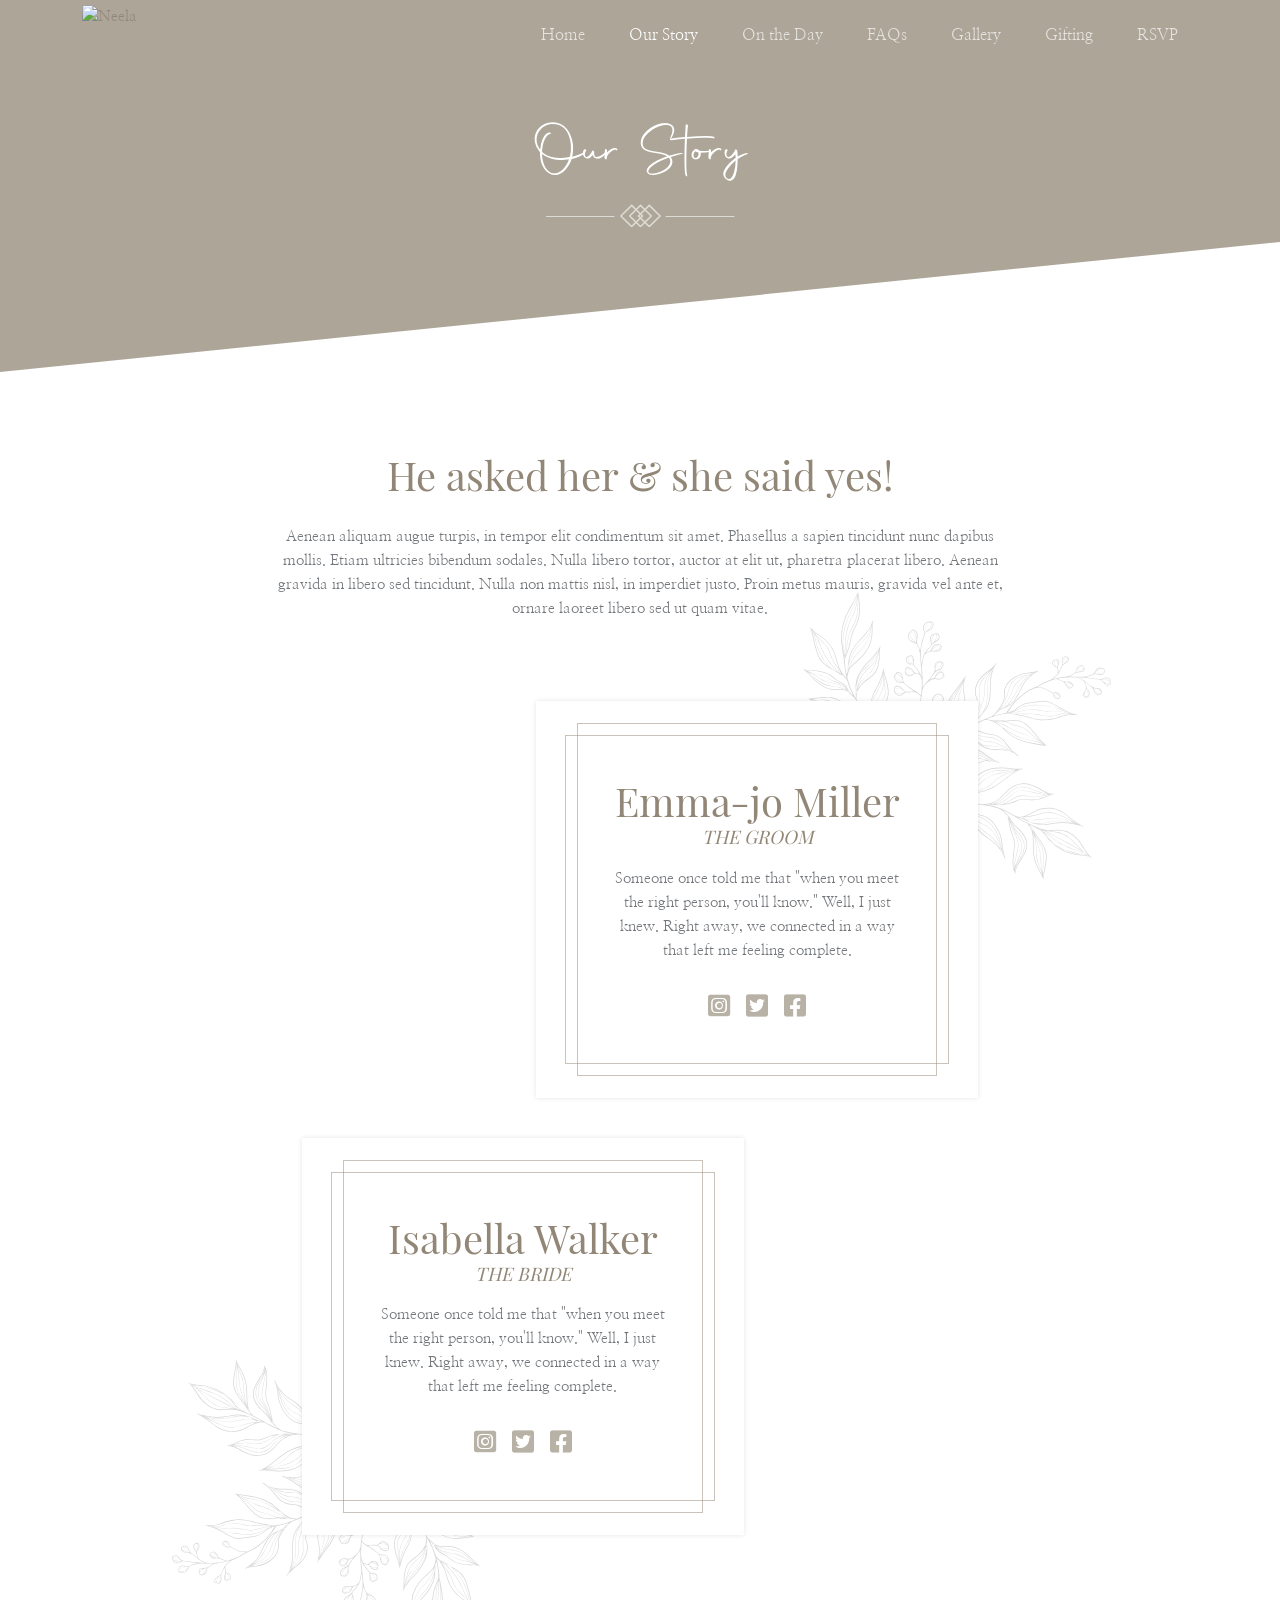
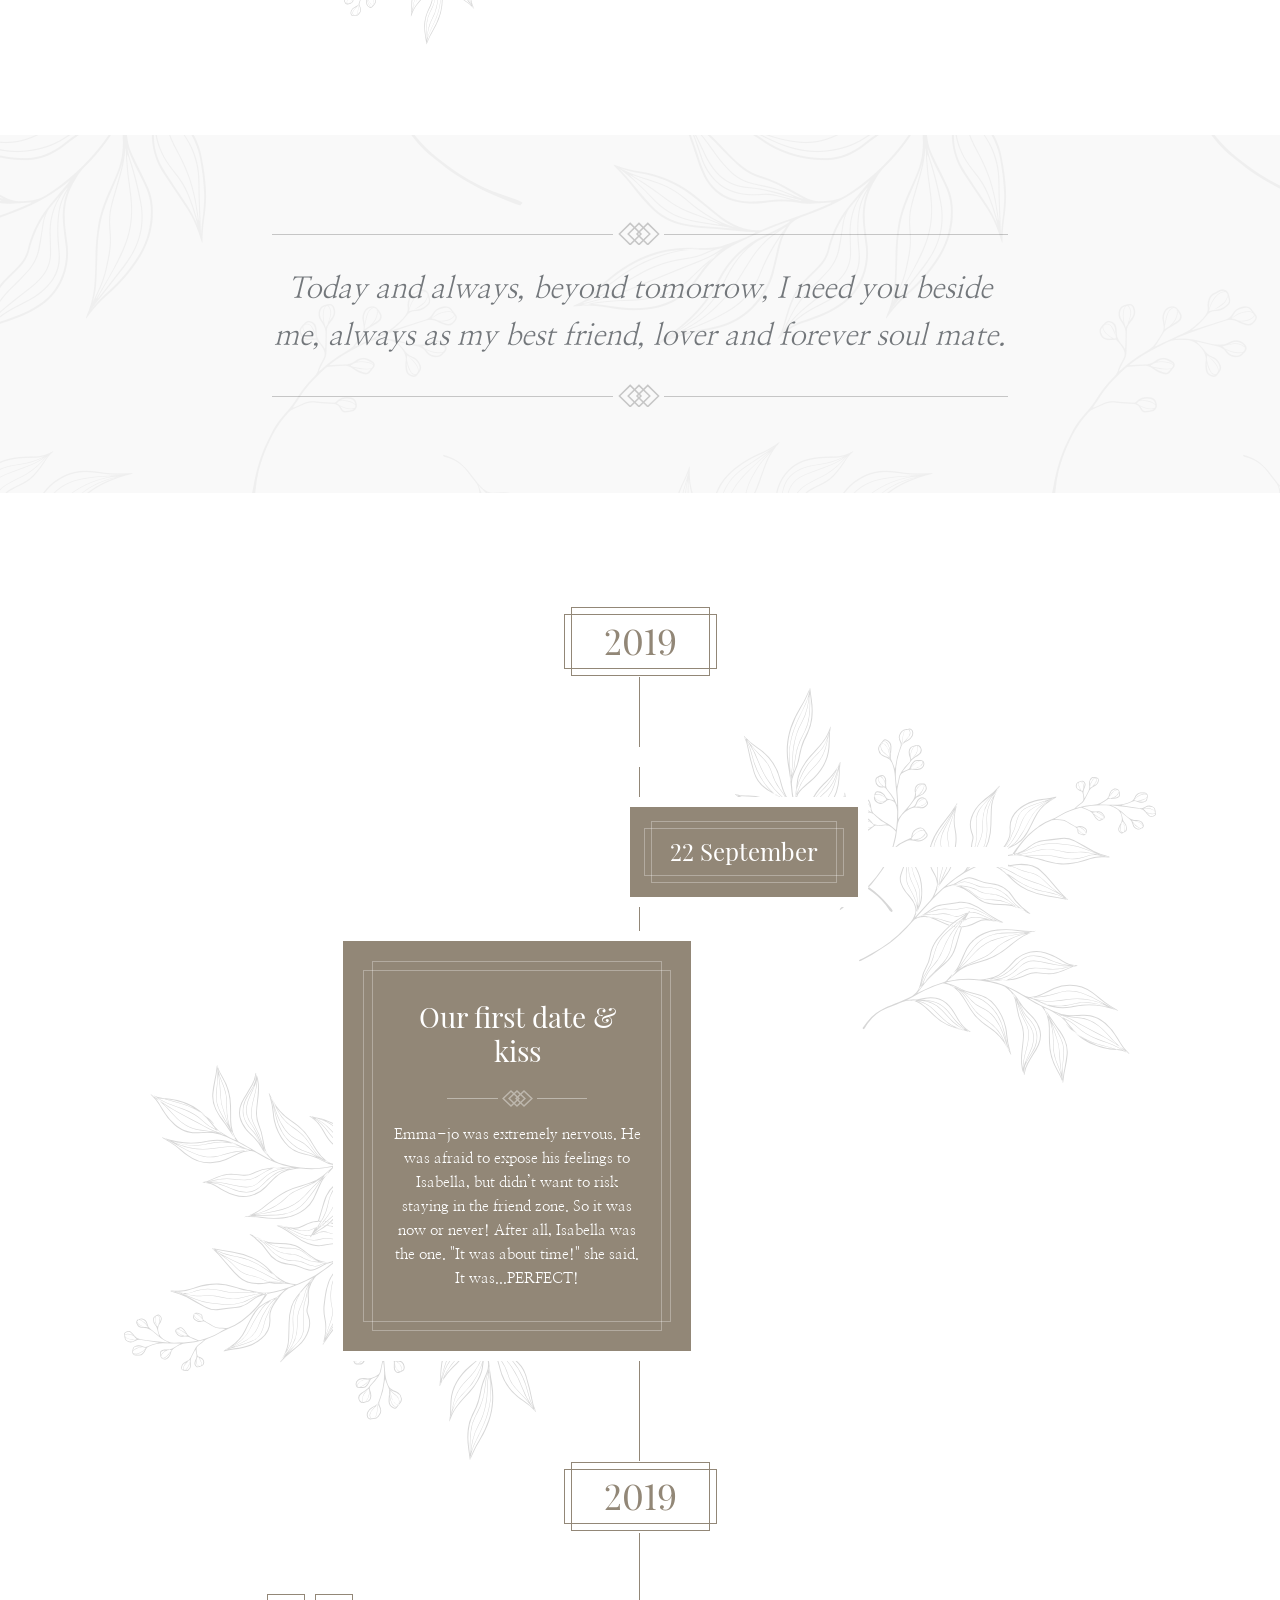
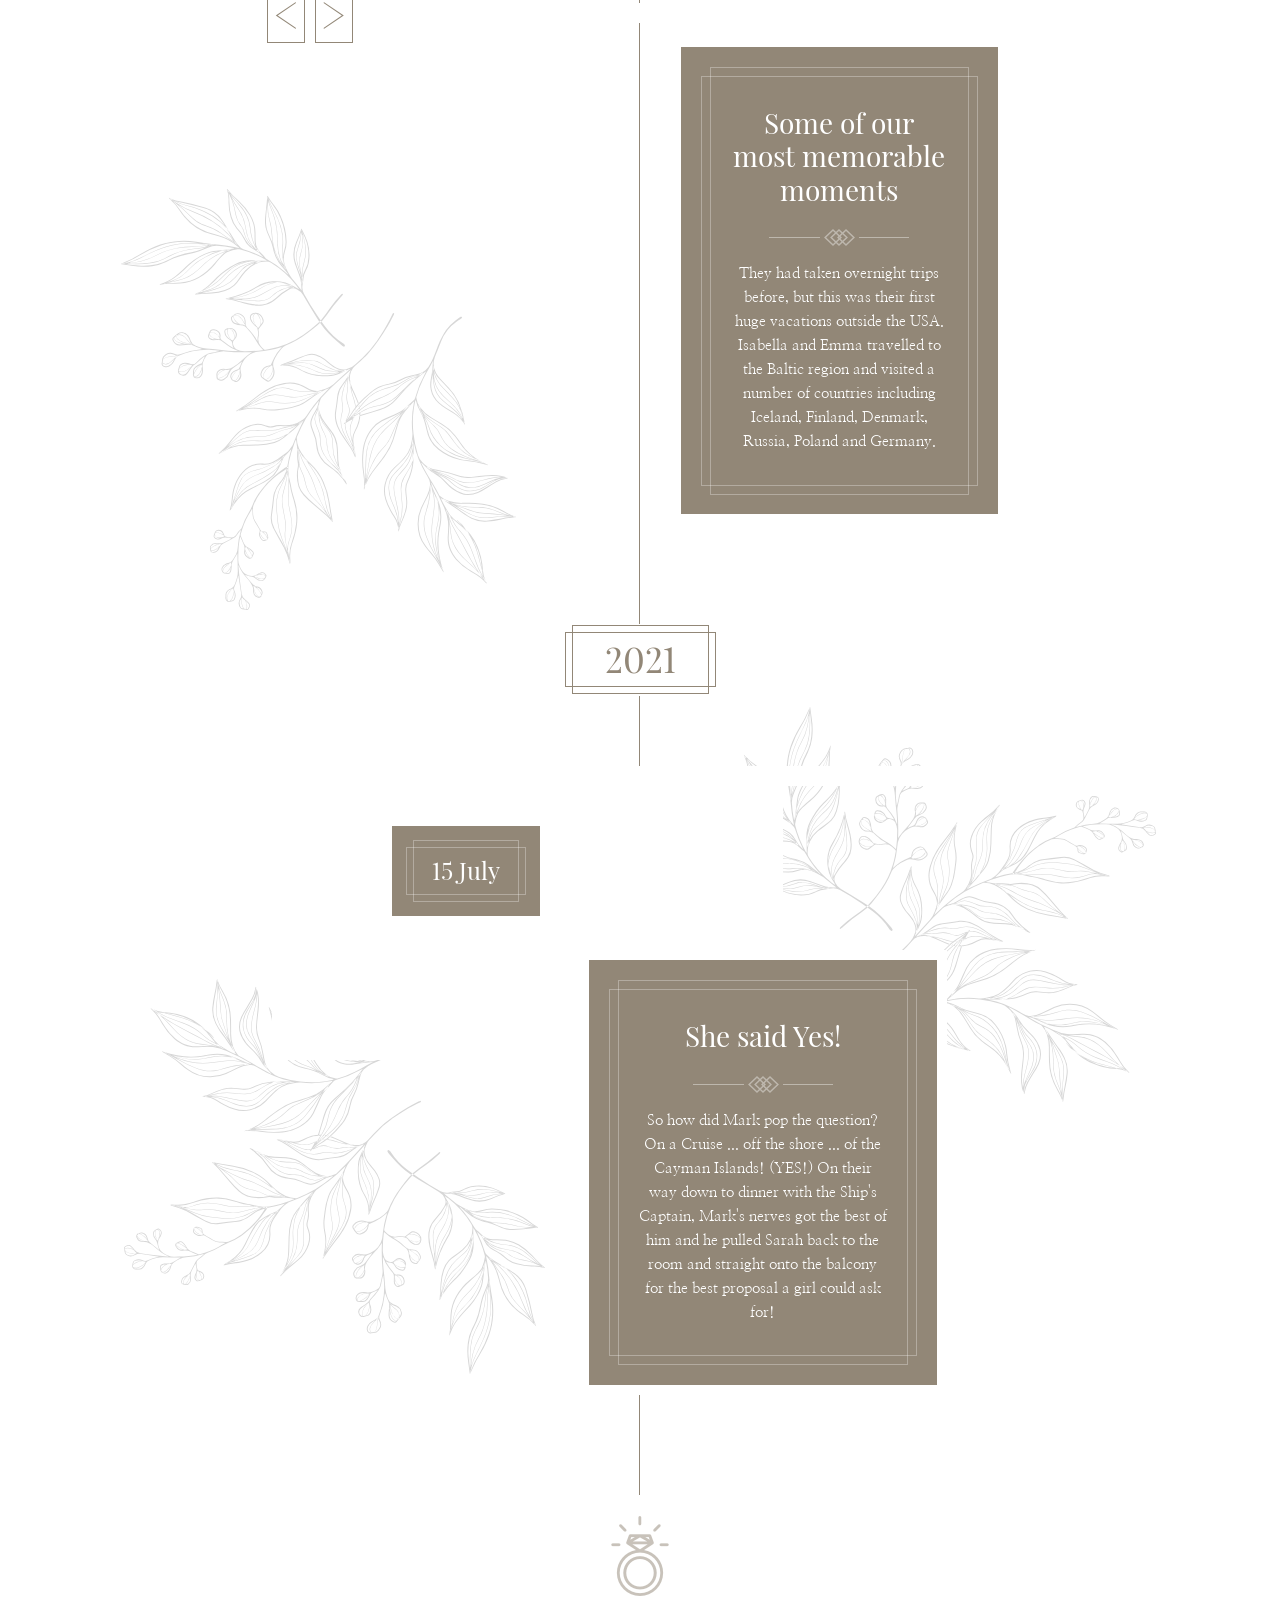
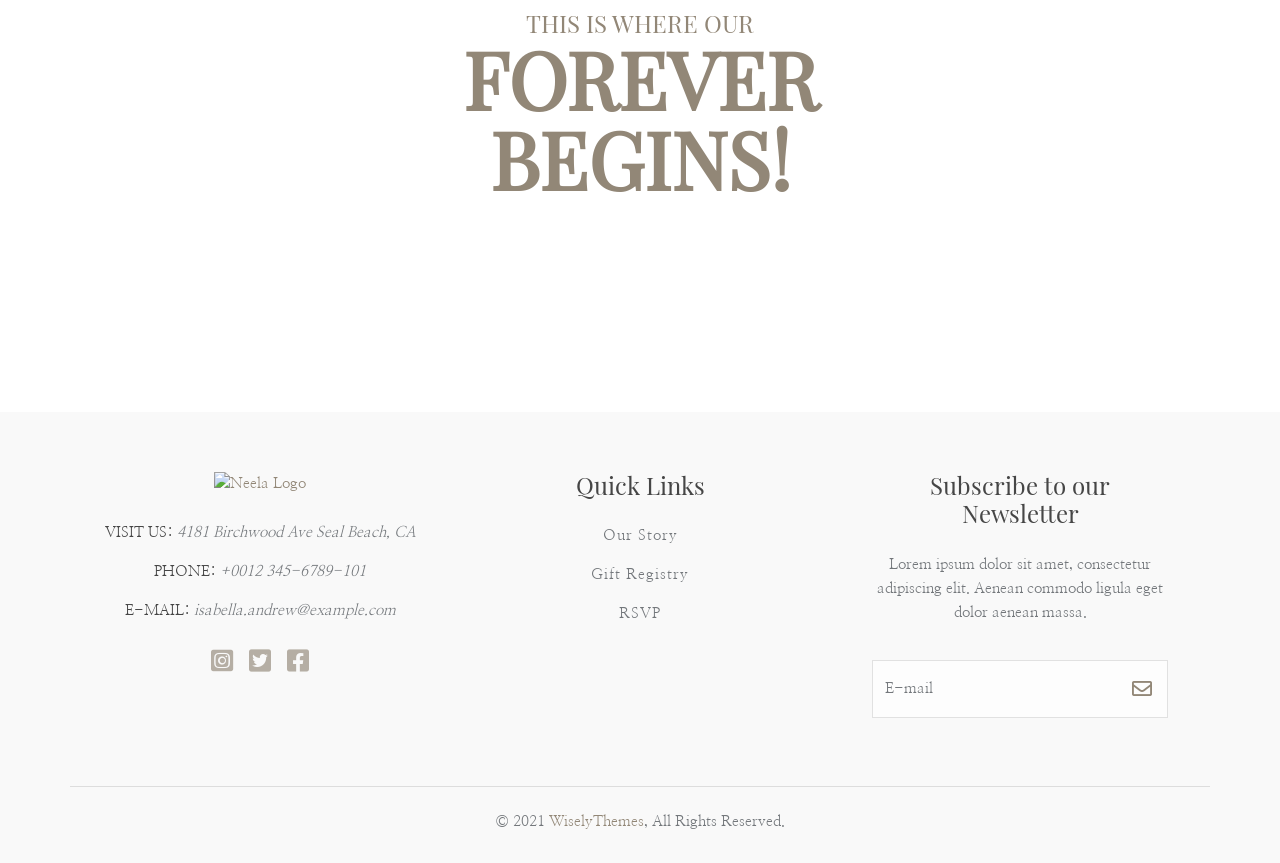
==== commit 335d9e24: "Various text and cosmetic updates to website - Added WIP FAQs page - Changed wedding day timeline im" ====
--- a/about-us.html
+++ b/about-us.html
@@ -62,10 +62,10 @@
 			<svg viewBox="0 0 512 512" width="100">
 				<path d="M462.3 62.6C407.5 15.9 326 24.3 275.7 76.2L256 96.5l-19.7-20.3C186.1 24.3 104.5 15.9 49.7 62.6c-62.8 53.6-66.1 149.8-9.9 207.9l193.5 199.8c12.5 12.9 32.8 12.9 45.3 0l193.5-199.8c56.3-58.1 53-154.3-9.8-207.9z" />
 			</svg>
-			<div class="preloader-title">
-				David<br>
-				<small>&</small><br>
-				Emma
+			<div class="preloader-title"><br>
+				D
+				<small>&</small>
+				E
 			</div>
 		</div>
 	</div>
@@ -95,11 +95,13 @@
 										<a href="wedding-details.html">On the Day</a>
 									</li>
 									
+									<li><a href="faq.html">FAQs</a></li>
+									
 									<li>
 										<a href="gallery.html">Gallery</a>
 									</li>
 									
-									<li><a href="gift-registry.html">Registry</a></li>
+									<li><a href="gift-registry.html">Gifting</a></li>
 									
 									<li><a href="rsvp.html">RSVP</a></li>
 								</ul>
--- a/css/style.css
+++ b/css/style.css
@@ -1,10 +1,4 @@
 @charset "UTF-8";
-/*
-* Author: Wisely Themes
-* Author URI: http://www.wiselythemes.com
-* Template Name: Neela
-* Version: 1.0.1
-*/
 /* Table of Content
 ==================================================
 	#Playfair Display Font
@@ -127,11 +121,11 @@
 }
 
 #menu-image {
-  background-image: url("../images/venue_meal.jpg");
+  background-image: url("../images/orangery2.jpg");
 }
 @media (min-device-pixel-ratio: 1.3), (min-resolution: 1.3dppx) {
   #menu-image {
-    background-image: url("../images/venue_meal@2x.jpg");
+    background-image: url("../images/orangery2@2x.jpg");
   }
 }
 
@@ -264,14 +258,14 @@
   text-align: center;
 }
 #preloader .preloader-title {
-  font-size: 20pt;
+  font-size: 22pt;
   color: currentColor;
   line-height: 0.9;
   position: absolute;
   top: 41px;
   left: 50%;
   transform: translateX(-50%);
-  font-family: "Playfair Display", serif;
+  font-family: "Autography", sans-serif;
 }
 #preloader .preloader-title small {
   color: currentColor;
@@ -471,7 +465,7 @@
   position: absolute;
   left: 0;
   top: 0;
-  background-color: rgb(191.3795918367, 184.9591836735, 175.6204081633);
+  background-color: rgb(90.4816326531, 83.1632653061, 72.5183673469);
   z-index: -1;
   -khtml-opacity: 0.6;
   -moz-opacity: 0.6;
@@ -1447,7 +1441,7 @@
   transition: all 0.3s;
 }
 #nav-mobile-btn:active, #nav-mobile-btn:hover {
-  background-color: rgb(104.6367346939, 96.1734693878, 83.8632653061);
+  background-color: rgba(104.6367346939, 96.1734693878, 83.8632653061, 0.7);
 }
 
 .light #nav-mobile-btn {
@@ -1593,7 +1587,7 @@
   position: absolute;
   left: 0;
   top: 0;
-  background-color: rgb(191.3795918367, 184.9591836735, 175.6204081633);
+  background-color: rgb(90.4816326531, 83.1632653061, 72.5183673469);
   z-index: 0;
   -khtml-opacity: 0.6;
   -moz-opacity: 0.6;
@@ -2457,14 +2451,16 @@
 .timeline .template-2 .description-wrapper {
   grid-column: 3/span 12;
   grid-row: 1;
-  margin-top: 100%;
+  margin-top: 50%;
 }
 .timeline .template-2::after {
   bottom: 20px;
 }
 .timeline .template-2 .date {
-  top: 90px;
-  right: 15%;
+  top: 50px;
+  left: 15%;
+  right: auto;
+  width: auto;
 }
 .timeline .template-2 .videoEmbed {
   grid-column: 1/span 16;
@@ -2482,19 +2478,34 @@
   display: block;
 }
 .timeline .template-2 .image-1 {
-  grid-column: 13/-1;
-  padding-top: 35%;
+  grid-column: 12/-1;
+  grid-row: 1;
+  padding-top: 0%;
   z-index: 1;
+  max-width: 100%;
+}
+.timeline .template-2 .image-1 img {
+  border: 10px solid #fff;
+  width: 100%;
+  height: auto;
+  display: block;
 }
 .timeline .template-2 .image-2 {
-  grid-column: 2/span 12;
-  padding-top: 65%;
-  z-index: 2;
+  grid-column: 1/span 14;
+  grid-row: 1;
+  z-index: 1;
+  max-width: 100%;
+}
+.timeline .template-2 .image-2 img {
+  border: 10px solid #fff;
+  width: 100%;
+  height: auto;
+  display: block;
 }
 .timeline .template-2 .description-wrapper {
   grid-column: 11/span 12;
   grid-row: 1;
-  margin-top: 150%;
+  margin-top: 50%;
 }
 
 .gallery-container {
@@ -2534,6 +2545,54 @@
 }
 .gallery-container:hover .description {
   transform: translateX(35%);
+}
+
+.gallery-container-flipped {
+  display: grid;
+  grid-template-columns: repeat(24, 1fr);
+  position: relative;
+  margin-bottom: 100px;
+}
+.gallery-container-flipped::after {
+  content: "";
+  width: 424px;
+  height: 398px;
+  position: absolute;
+  bottom: -75px;
+  right: -165px;
+  z-index: -1;
+  background-position: center center;
+  background-image: url(../images/flower-medium.svg);
+  background-repeat: no-repeat;
+  transform: scaleX(-1) scaleY(-1) rotate(-90deg);
+}
+.gallery-container-flipped .description-wrapper {
+  grid-column: 1/11;
+  grid-row: 1;
+  margin-top: 10%;
+  z-index: 1;
+}
+.gallery-container-flipped .description-wrapper .description {
+  transition: transform 0.5s ease-in-out;
+}
+.gallery-container-flipped .timeline-image-wrapper {
+  grid-column: 7/25;
+  grid-row: 1;
+  position: relative;
+  display: inline-block;
+  max-width: 100%;
+}
+.gallery-container-flipped .timeline-image-wrapper img {
+  width: 500px;
+  height: 350px;
+  -o-object-fit: cover;
+     object-fit: cover;
+  border: 10px solid #fff;
+  box-shadow: 0 0 20px rgba(0, 0, 0, 0.1);
+  max-width: none;
+}
+.gallery-container-flipped:hover .description {
+  transform: translateX(-35%);
 }
 
 .timeline_footer {
@@ -3650,7 +3709,7 @@
   width: 100%;
   height: 100%;
   display: block;
-  background-color: rgba(90.4816326531, 83.1632653061, 72.5183673469, 0.7);
+  background-color: rgba(191.3795918367, 184.9591836735, 175.6204081633, 0.7);
   z-index: 1;
   text-align: center;
   -khtml-opacity: 0;
@@ -5408,6 +5467,17 @@
   .gallery-container:hover .description {
     transform: none;
   }
+  .gallery-container-flipped .description-wrapper {
+    grid-column: 2/24;
+    grid-row: 2;
+    margin-top: 25px;
+  }
+  .gallery-container-flipped .timeline-image-wrapper {
+    grid-column: 1/-1;
+  }
+  .gallery-container-flipped:hover .description {
+    transform: none;
+  }
   .invite .invite_title {
     font-size: 80pt;
   }
@@ -5527,7 +5597,7 @@
     position: relative;
     height: 350px;
     width: 100%;
-    background-attachment: fixed;
+    background-attachment: scroll;
   }
   .overflow-image-text {
     width: 38%;
@@ -5581,8 +5651,10 @@
     grid-column: 2/span 13;
   }
   .timeline .template-2 .date {
-    top: 60px;
-    right: 10%;
+    top: 80px;
+    left: 10%;
+    right: auto;
+    width: auto;
   }
   .widget-about .image-container {
     margin: 0 100px;
@@ -5660,8 +5732,10 @@
     margin-top: -5%;
   }
   .timeline .template-2 .date {
-    top: 50px;
-    right: 3%;
+    top: 70px;
+    left: 3%;
+    right: auto;
+    width: auto;
   }
   .timeline .template-2 .video {
     grid-column: 1/span 16;
@@ -5912,8 +5986,11 @@
     padding: 6px 10px;
   }
   .timeline .template-2 .date {
-    top: 30px;
+    top: 50px;
     padding: 20px 16px;
+    left: 3%;
+    right: auto;
+    width: auto;
   }
   .timeline .template-2 .date .neela-style {
     font-size: 12pt;
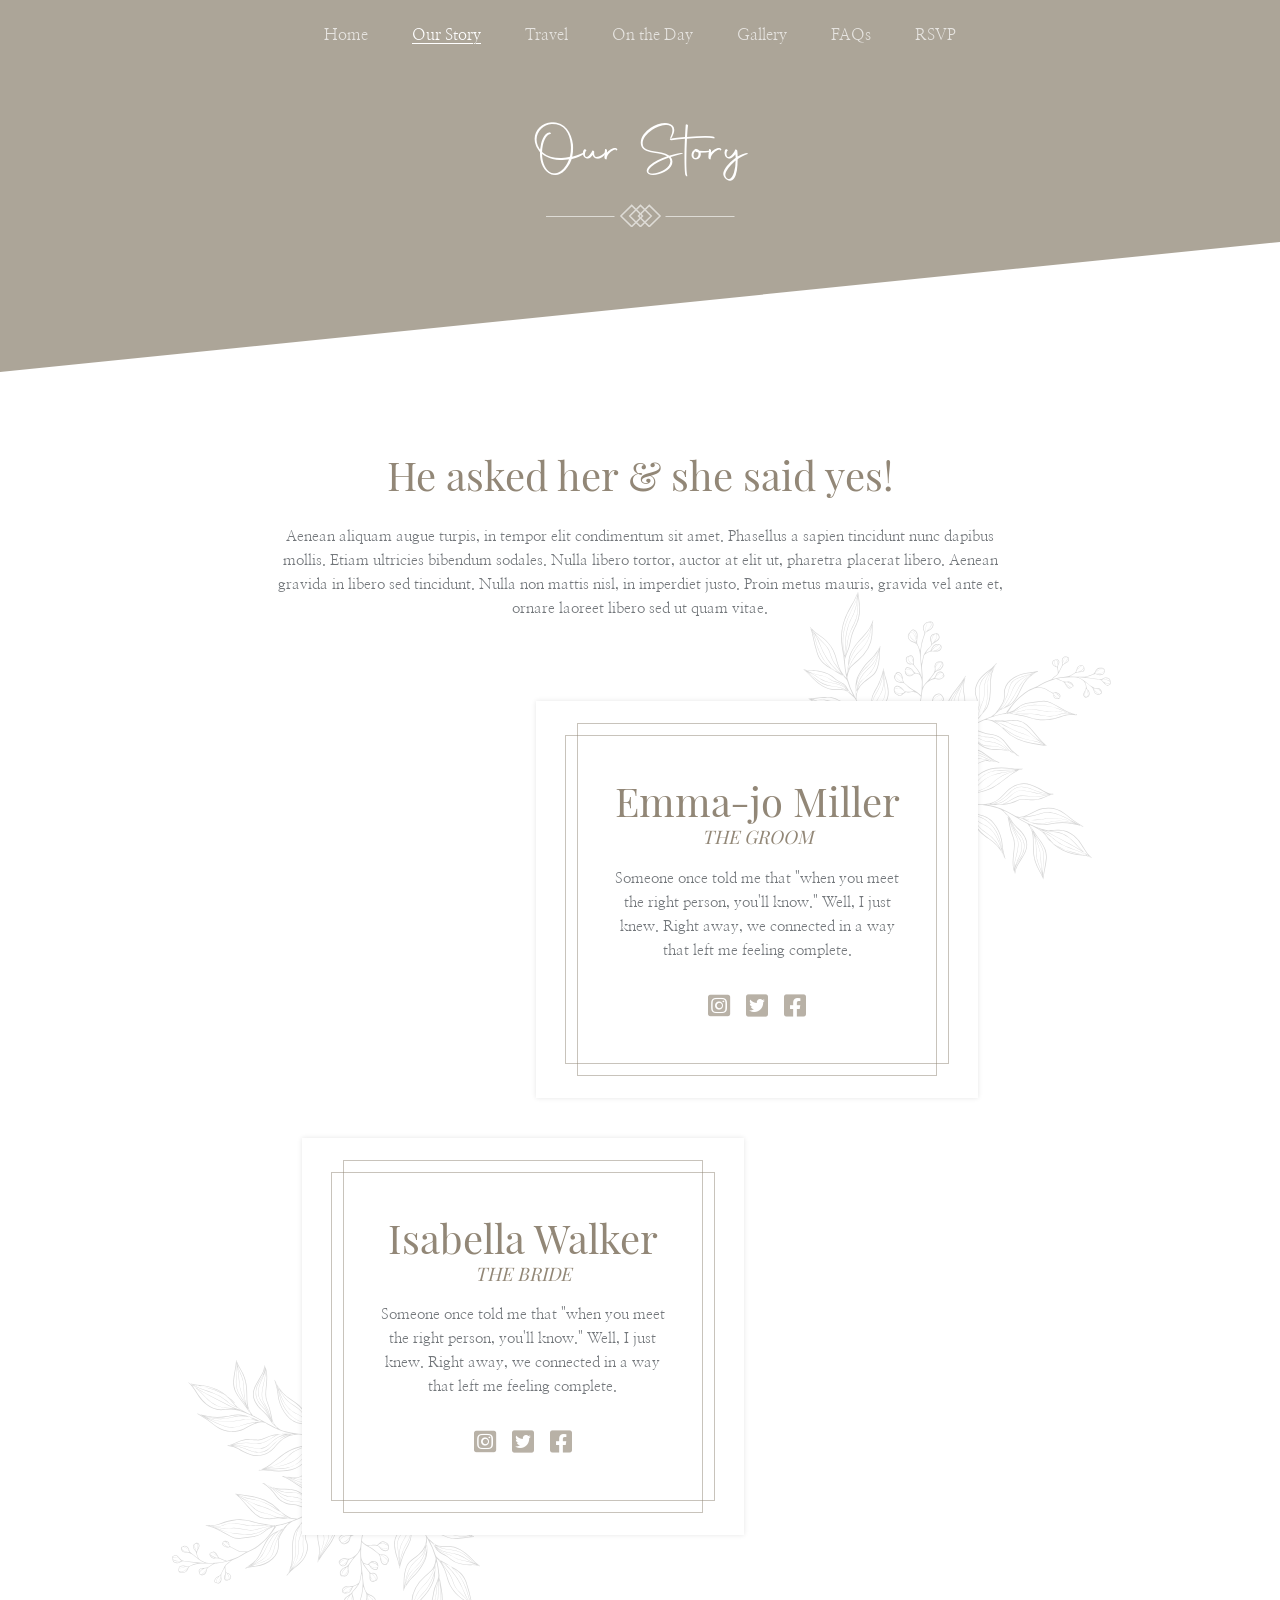
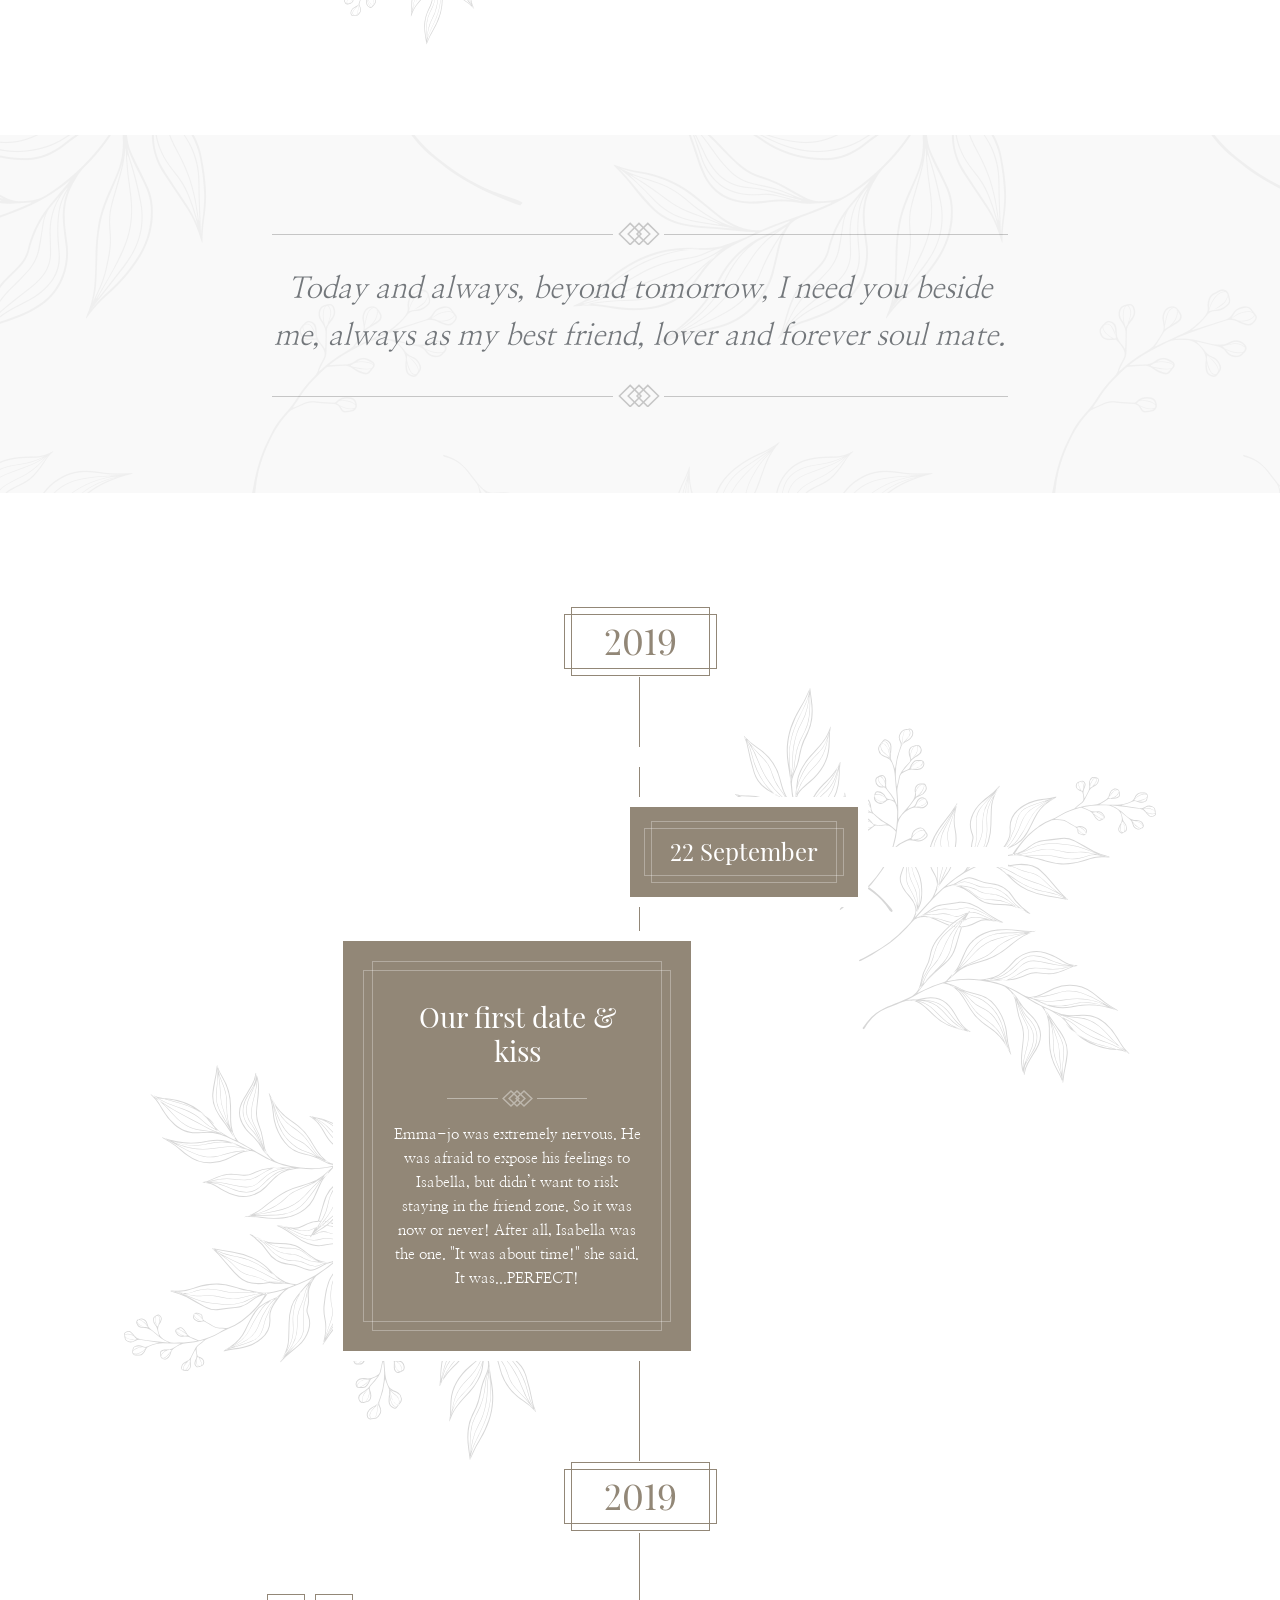
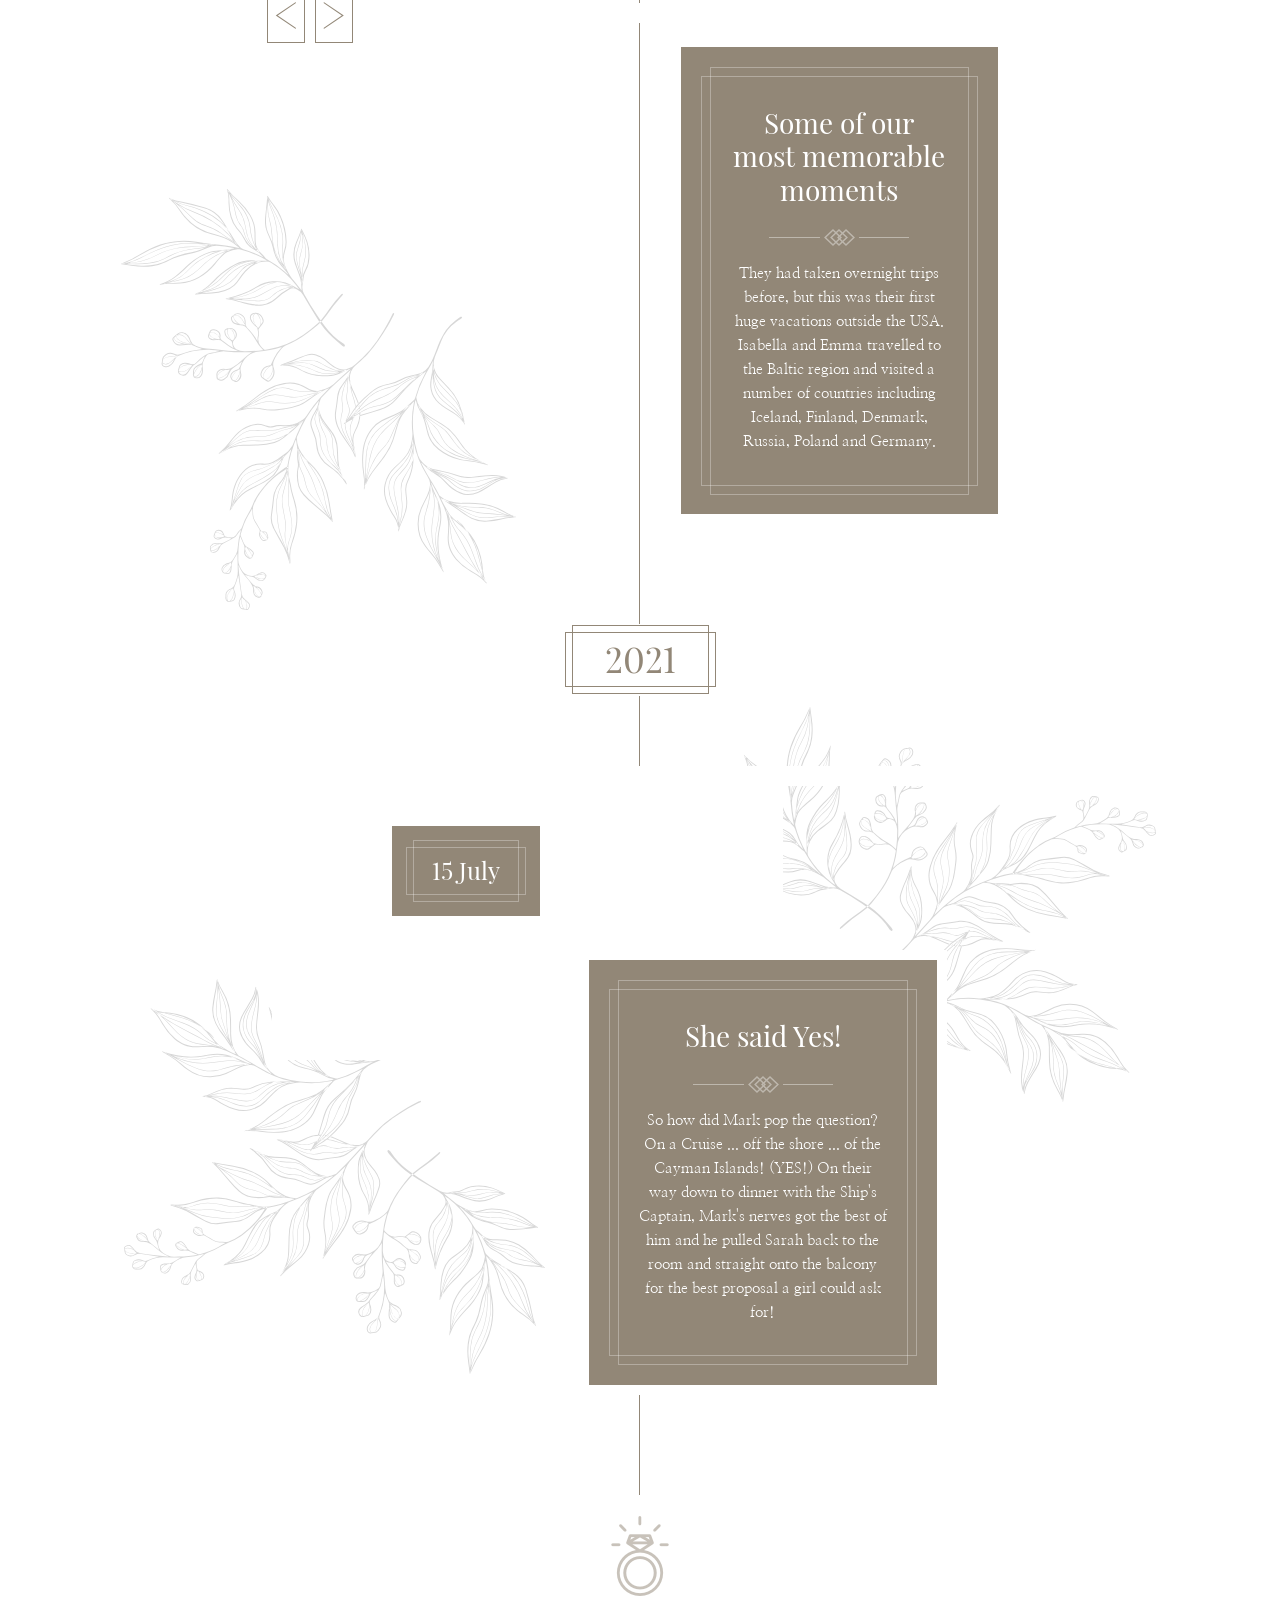
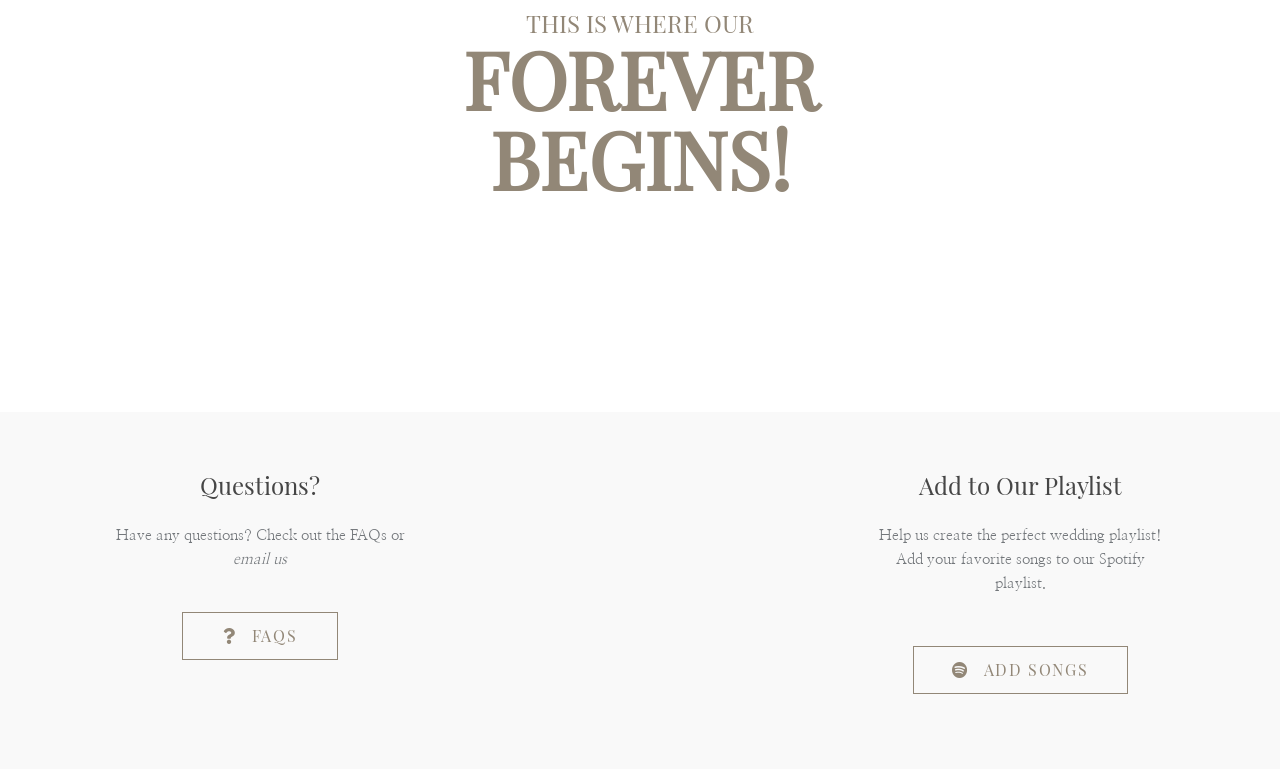
==== commit 88ef0d54: "Several changes to the website structure and cosmetics - Removes the gift registry page and streamli" ====
--- a/about-us.html
+++ b/about-us.html
@@ -81,7 +81,6 @@
 				<div class="container">
 					<div class="row">
 						<div class="col-sm-12">
-							<a href="index.html" class="nav-logo"><img src="images/logo.png" alt="Neela" /></a>
 							
 							<!-- BEGIN MAIN MENU -->
 							<nav class="navbar">
@@ -91,17 +90,13 @@
 									
 									<li><a class="active" href="about-us.html">Our Story</a></li>
 									
-									<li>
-										<a href="wedding-details.html">On the Day</a>
-									</li>
+									<li><a href="travel.html">Travel</a></li>
+									
+									<li><a href="wedding-details.html">On the Day</a></li>
+									
+									<li><a href="gallery.html">Gallery</a></li>
 									
 									<li><a href="faq.html">FAQs</a></li>
-									
-									<li>
-										<a href="gallery.html">Gallery</a>
-									</li>
-									
-									<li><a href="gift-registry.html">Gifting</a></li>
 									
 									<li><a href="rsvp.html">RSVP</a></li>
 								</ul>
@@ -350,62 +345,42 @@
 					<div class="row">
 						<div class="col-md-4">
 							<div class="widget widget-contact-info">
-								<a href="index.html"><img src="images/logo.png" alt="Neela Logo"></a>
 								
 								<ul class="contact-info">
-									<li><span>Visit Us:</span> 4181 Birchwood Ave Seal Beach, CA</li>
-									<li><span>Phone:</span> +0012 345-6789-101</li>
-									<li><span>E-mail:</span> <a href="mailto:isabella.andrew@example.com">isabella.andrew@example.com</a></li>
+									<h2 class="widget-title">Questions?</h2>
+									Have any questions? Check out the FAQs or <li><a href="mailto:david.e.gregg@gmail.com">email us</a></li>
 								</ul>
 								
-								<ul class="sn-icons">
-									<li><a href="#"><i class="fab fa-instagram-square"></i></a></li>
-									<li><a href="#"><i class="fab fa-twitter-square"></i></a></li>
-									<li><a href="#"><i class="fab fa-facebook-square"></i></a></li>
-								</ul>
+								<div class="center">
+									<a href="faq.html" target="_blank" class="btn btn-primary">
+										<i class="fas fa-question"></i> FAQs
+									</a>
+								</div>
+								
 							</div>
 						</div>
 						
 						<div class="col-md-4">
-							<div class="widget widget-quick-links">
-								<h2 class="widget-title">Quick Links</h2>
-								
-								<ul>
-									<li><a href="about-us.html">Our Story</a></li>
-									<li><a href="gift-registry.html">Gift Registry</a></li>
-									<li><a href="rsvp.html">RSVP</a></li>
-								</ul>
-							</div>
+							
 						</div>
 						
 						<div class="col-md-4">
 							<div class="widget widget-newsletter light">	
-								<h2 class="widget-title">Subscribe to our Newsletter</h2>
-								
-								<p>Lorem ipsum dolor sit amet, consectetur adipiscing elit. Aenean commodo ligula eget dolor aenean massa.</p>
+								<h2 class="widget-title">Add to Our Playlist</h2>
+								
+								<p>Help us create the perfect wedding playlist! Add your favorite songs to our Spotify playlist.</p>
 
-								<form class="searchform" role="search" method="get" action="#">
-									<div class="form-floating">
-										<button type="submit" id="submit_btn" class="search-submit"><i class="far fa-envelope"></i></button>
-										<input type="text" id="nl_email" class="form-control" name="nl_email" placeholder="E-mail" value="">
-										<label for="nl_email">E-mail</label>
-									</div>
-								</form>
+								<div class="center">
+									<a href="https://open.spotify.com/playlist/5BgcpkJNSeAzKLT0dUDuI2?si=64fe5c003bb04752&pt=ddbc5484cf23d758c1f0dc5fcbda80f3" target="_blank" class="btn btn-primary">
+										<i class="fab fa-spotify"></i> Add Songs
+									</a>
+								</div>
 							</div>
 						</div>
 					</div>
 				</div>
 			</div>
 		
-			<div class="copyright">
-				<div class="container">
-					<div class="row">
-						<div class="col-sm-12">
-							&copy; 2021 <a href="https://www.wiselythemes.com">WiselyThemes</a>, All Rights Reserved.
-						</div>
-					</div>
-				</div>
-			</div>
 		</footer>
 		<!-- END FOOTER -->
 	
--- a/css/style.css
+++ b/css/style.css
@@ -1271,7 +1271,8 @@
 /* #Navigation
 ================================================== */
 .navbar {
-  float: right;
+  display: flex;
+  justify-content: center;
   min-height: 0;
   border: none;
   padding-top: 0;
@@ -1279,11 +1280,25 @@
   font-family: "Nanum Myeongjo", serif;
 }
 
+@media (max-width: 991px) {
+  .navbar {
+    display: block;
+    float: right;
+  }
+}
 .nav .open > a, .nav .open > a:hover, .nav .open > a:focus,
 .nav > li > a:hover, .nav > li > a:focus,
-.navbar-nav > li > a.active {
+.navbar-nav > li > a.active,
+.nav > li > a.active {
   background-color: transparent;
   color: #928777;
+}
+
+.navbar-nav > li > a.active,
+.nav a.active {
+  text-decoration: underline;
+  text-decoration-thickness: 1px;
+  text-underline-offset: 3px;
 }
 
 .navbar-nav {
@@ -1418,8 +1433,21 @@
 
 .light .nav .open > a, .light .nav .open > a:hover, .light .nav .open > a:focus,
 .light .nav > li > a:hover, .light .nav > li > a:focus,
-.light .navbar-nav > li > a.active {
+.light .navbar-nav > li > a.active,
+.light .nav > li > a.active {
   color: #fff;
+}
+.light .navbar-nav > li > a.active,
+.light .nav a.active {
+  text-decoration: underline;
+  text-decoration-thickness: 1px;
+  text-underline-offset: 3px;
+}
+.light.sticky .navbar-nav > li > a.active, .light.sticky .nav a.active {
+  color: #fff;
+  text-decoration: underline;
+  text-decoration-thickness: 1px;
+  text-underline-offset: 3px;
 }
 .light .navbar-nav > li > a {
   color: rgba(255, 255, 255, 0.7);
@@ -2564,7 +2592,7 @@
   background-position: center center;
   background-image: url(../images/flower-medium.svg);
   background-repeat: no-repeat;
-  transform: scaleX(-1) scaleY(-1) rotate(-90deg);
+  transform: scaleX(1) scaleY(-1) rotate(90deg);
 }
 .gallery-container-flipped .description-wrapper {
   grid-column: 1/11;
@@ -2583,8 +2611,8 @@
   max-width: 100%;
 }
 .gallery-container-flipped .timeline-image-wrapper img {
-  width: 500px;
-  height: 350px;
+  width: 600px;
+  height: 420px;
   -o-object-fit: cover;
      object-fit: cover;
   border: 10px solid #fff;
@@ -3368,6 +3396,37 @@
 section.side-flowers {
   position: relative;
   z-index: 0;
+}
+
+.side-flowers-flipped {
+  position: absolute;
+  overflow: hidden;
+  width: 100%;
+  height: 100%;
+  z-index: -1;
+  top: 0;
+  left: 0;
+}
+.side-flowers-flipped::after, .side-flowers-flipped::before {
+  content: "";
+  width: 782px;
+  height: 534px;
+  position: absolute;
+  top: 50%;
+  z-index: -1;
+  background-position: center center;
+  background-image: url(../images/flower-large.svg);
+  background-repeat: no-repeat;
+  background-size: contain;
+  opacity: 0.8;
+}
+.side-flowers-flipped::before {
+  left: -354px;
+  transform: scaleX(-1) scaleY(-1) translateY(50%) rotate(-60deg);
+}
+.side-flowers-flipped::after {
+  right: -354px;
+  transform: scaleX(-1) scaleY(-1) translateY(50%) rotate(104deg);
 }
 
 .testimonials .owl-item .item {
@@ -5400,6 +5459,12 @@
   .side-flowers::after {
     right: -430px;
   }
+  .side-flowers-flipped::before {
+    left: -430px;
+  }
+  .side-flowers-flipped::after {
+    right: -430px;
+  }
   .overflow-image {
     width: 46%;
   }
@@ -5611,6 +5676,12 @@
     left: -470px;
   }
   .side-flowers::after {
+    right: -470px;
+  }
+  .side-flowers-flipped::before {
+    left: -470px;
+  }
+  .side-flowers-flipped::after {
     right: -470px;
   }
   .form-wrapper.overflow {
@@ -5842,6 +5913,12 @@
   .side-flowers::after {
     right: -500px;
   }
+  .side-flowers-flipped::before {
+    left: -500px;
+  }
+  .side-flowers-flipped::after {
+    right: -500px;
+  }
   #footer-onepage .footer-widget-area {
     padding: 25px 0;
   }
@@ -5917,6 +5994,12 @@
     left: -535px;
   }
   .side-flowers::after {
+    right: -535px;
+  }
+  .side-flowers-flipped::before {
+    left: -535px;
+  }
+  .side-flowers-flipped::after {
     right: -535px;
   }
   .gallery-scroller.thumbs-lg li {
@@ -6059,4 +6142,49 @@
   .background-video {
     position: absolute;
   }
-}/*# sourceMappingURL=style.css.map */+}
+
+/* FAQ Accordion Styling */
+.accordion .accordion-button {
+  background-color: transparent;
+  border: none;
+  color: #73777b;
+  font-weight: 500;
+  padding: 1.25rem 1.5rem;
+}
+.accordion .accordion-button:not(.collapsed) {
+  background-color: #a3b8a7;
+  color: white;
+  border-color: #a3b8a7;
+}
+.accordion .accordion-button:not(.collapsed):focus {
+  box-shadow: 0 0 0 0.25rem rgba(163, 184, 167, 0.25);
+  border-color: #a3b8a7;
+}
+.accordion .accordion-button:focus {
+  box-shadow: 0 0 0 0.25rem rgba(163, 184, 167, 0.25);
+  border-color: #a3b8a7;
+}
+.accordion .accordion-button:hover {
+  background-color: rgba(163, 184, 167, 0.1);
+}
+.accordion .accordion-button::after {
+  color: #a3b8a7;
+}
+.accordion .accordion-button:not(.collapsed)::after {
+  color: white;
+  background-image: url("data:image/svg+xml,%3csvg xmlns='http://www.w3.org/2000/svg' viewBox='0 0 16 16' fill='%23ffffff'%3e%3cpath fill-rule='evenodd' d='M1.646 4.646a.5.5 0 0 1 .708 0L8 10.293l5.646-5.647a.5.5 0 0 1 .708.708l-6 6a.5.5 0 0 1-.708 0l-6-6a.5.5 0 0 1 0-.708z'/%3e%3c/svg%3e");
+}
+.accordion .accordion-item {
+  border: 1px solid rgba(163, 184, 167, 0.2);
+  border-radius: 0.5rem;
+  margin-bottom: 0.5rem;
+}
+.accordion .accordion-item:first-child {
+  border-top: 1px solid rgba(163, 184, 167, 0.2);
+}
+.accordion .accordion-item:last-child {
+  border-bottom: 1px solid rgba(163, 184, 167, 0.2);
+}
+
+/*# sourceMappingURL=style.css.map */
